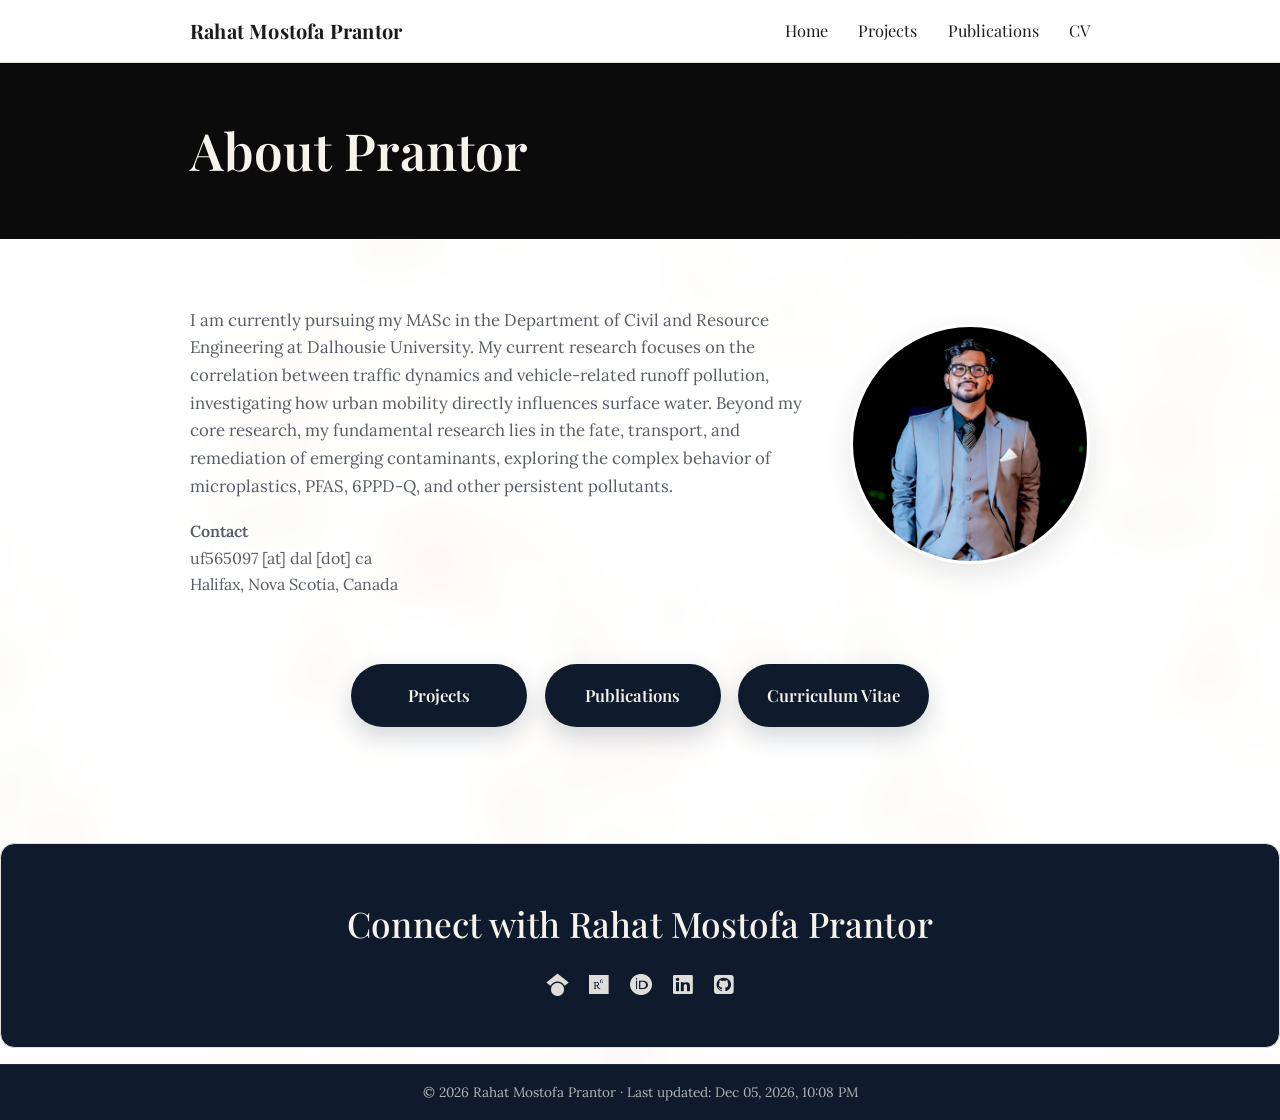
==== index.html @ 55472fc4 "Remove news section from homepage" ====
<!DOCTYPE html>
<html lang="en">
<head>
<meta charset="UTF-8">
<meta name="viewport" content="width=device-width, initial-scale=1.0">

<title>Personal website</title>

<meta name="description" content="Personal website.">

<!-- Icons -->
<link rel="stylesheet" href="https://cdnjs.cloudflare.com/ajax/libs/font-awesome/6.7.2/css/all.min.css">

<!-- Styles -->
<link rel="stylesheet" href="site/styles.css">
</head>
<body class="home-page">
<nav class="topbar" data-site-nav></nav>

<header class="hero">
<div class="container">
<h1 id="aboutTitle">About</h1>
</div>
</header>

<main>
<section class="intro-section">
<div class="container hero-layout">
<div class="hero-copy">
<p class="subtitle" id="aboutBio"></p>
<div class="about-contact" id="aboutContact"></div>
</div>
<img class="profile-pic" id="profileImage" src="assets/images/Profile.jpg" alt="Profile photo">
</div>
</section>

<nav class="quick-links container" aria-label="Explore sections">
<a class="quick-link-pill" href="pages/projects.html">Projects</a>
<a class="quick-link-pill" href="pages/publications.html">Publications</a>
<a class="quick-link-pill" href="pages/cv.html">Curriculum Vitae</a>
</nav>
</main>

<section class="connect-band">
<div class="container">
<h2>Connect with <span data-site-field="name"></span></h2>
<div class="social-links" id="socialLinks" aria-label="Social links"></div>
</div>
</section>

<footer class="site-footer" data-site-footer></footer>

<script src="site/script.js"></script>
</body>
</html>
---- site/styles.css ----
@import url('https://fonts.googleapis.com/css2?family=Playfair+Display:ital,wght@0,400;0,500;0,600;0,700;1,400;1,500&family=Lora:ital,wght@0,400;0,500;0,600;1,400&display=swap');

:root{
  --bg:#FFFFFF;
  --panel:#FFFFFF;

--text:#1A1B1F;
  --muted:#585C66;
  --strong:#0B0B0C;

--ink:#0B0B0C;
  --navy:#0F1B2C;
  --navy-2:#1B2D45;

--accent:#14243A;
  --accent-2:#0B1826;

--link:#16324F;
  --link-hover:#0B2036;
  --link-visited:#233F5C;

--border:#E4E1D8;

--topbar-bg:rgba(255,255,255,.92);

--control-bg:#FFFFFF;
  --control-border:#D8D4C8;
  --control-border-hover:#16324F;

--menu-hover:#F4F2EC;

--menu-shadow:rgba(0,0,0,.10);

--code-bg:#F3F2EE;
  --code-text:#1A1B1F;

--tag-bg:rgba(255,255,255,.12);
  --tag-text:#F5F3EC;

--tag-bg-light:rgba(15,27,44,.08);
  --tag-text-light:#16324F;

--news-badge-bg:rgba(15,27,44,.07);
  --news-badge-text:#16324F;

--button-text:#FFFFFF;

--focus-ring:rgba(22,50,79,.20);

--background-image-opacity:.06;

--site-background-image:none;

--font-heading:'Playfair Display', Georgia, 'Times New Roman', serif;
  --font-body:'Lora', Georgia, serif;
}

* {
  box-sizing: border-box;
}

body {
  margin: 0;
  min-height: 100vh;
  display: flex;
  flex-direction: column;
  position: relative;
  isolation: isolate;
  overflow-x: hidden;
  font-family: var(--font-body);
  background: var(--bg);
  color: var(--text);
  line-height: 1.65;
}

body::before {
  content: "";
  position: fixed;
  inset: -12vmax;
  z-index: -1;
  pointer-events: none;
  background-image: var(--site-background-image);
  background-position: center;
  background-size: cover;
  filter: blur(18px) saturate(1.08);
  opacity: var(--background-image-opacity);
  transform: translate3d(-2%, -2%, 0) scale(1.12);
  will-change: transform;
  animation: backgroundDrift 22s ease-in-out infinite alternate;
}

a {
  color: var(--link);
  text-decoration-color: color-mix(in srgb, var(--link) 42%, transparent);
  text-underline-offset: 0.16em;
}

a:visited {
  color: var(--link-visited);
}

a:hover {
  color: var(--link-hover);
  text-decoration-color: currentColor;
}

@keyframes backgroundDrift {
  0% {
    transform: translate3d(-3%, -2%, 0) scale(1.12);
  }
  35% {
    transform: translate3d(3%, -4%, 0) scale(1.16);
  }
  70% {
    transform: translate3d(-1%, 4%, 0) scale(1.14);
  }
  100% {
    transform: translate3d(4%, 2%, 0) scale(1.16);
  }
}

@media (prefers-reduced-motion: reduce) {
  body::before {
    animation: none;
  }
}

.container {
  width: min(900px, 92%);
  margin: 0 auto;
}

h1, h2, h3 {
  font-family: var(--font-heading);
  font-weight: 600;
  letter-spacing: 0.002em;
}

.topbar {
  position: relative;
  z-index: 40;
  overflow: visible;
  background: var(--topbar-bg);
  border-bottom: 1px solid var(--border);
  backdrop-filter: saturate(1.1) blur(6px);
}

.topbar-inner {
  display: flex;
  align-items: center;
  justify-content: space-between;
  gap: 1rem;
  padding: 0.9rem 0;
  overflow: visible;
}

.site-name {
  font-family: var(--font-heading);
  font-size: 1.25rem;
  font-weight: 700;
  color: var(--text);
  text-decoration: none;
  letter-spacing: 0.01em;
}

.site-name:visited {
  color: var(--text);
}

.topbar-actions {
  display: flex;
  align-items: center;
  gap: 0.6rem;
  overflow: visible;
}

.menu-dropdown {
  position: static;
  z-index: 45;
  overflow: visible;
}

.menu-button {
  display: none;
  align-items: center;
  color: var(--text);
  font: inherit;
  cursor: pointer;
  gap: 0.45rem;
  background: var(--control-bg);
  border: 1px solid var(--control-border);
  border-radius: 999px;
  padding: 0.45rem 0.9rem;
}

.menu-button:hover {
  border-color: var(--control-border-hover);
}

.menu-button[aria-expanded="true"] {
  border-color: var(--accent);
  box-shadow: 0 0 0 2px var(--focus-ring);
}

.menu-list {
  list-style: none;
  position: static;
  z-index: 60;
  display: flex;
  align-items: center;
  gap: 1.9rem;
  margin: 0;
  padding: 0;
  background: transparent;
  border: 0;
  border-radius: 0;
  box-shadow: none;
  pointer-events: auto;
  min-width: 0;
}

.menu-list * {
  pointer-events: auto;
}

.menu-list[hidden] {
  display: flex;
}

.menu-list a {
  display: block;
  padding: 0;
  color: var(--text);
  font-family: var(--font-heading);
  font-size: 1.02rem;
  text-decoration: none;
  border-radius: 0;
  border-bottom: 1px solid transparent;
}

.menu-list a:hover {
  color: var(--link-hover);
  background: transparent;
  border-bottom-color: currentColor;
}

.hero {
  padding: 3.6rem 0;
  background: var(--ink);
  color: #F5F3EC;
}

.hero-layout {
  display: grid;
  grid-template-columns: 1fr auto;
  align-items: center;
  gap: 2.5rem;
}

.hero-copy {
  min-width: 0;
}

.tag {
  display: inline-block;
  margin: 0 0 0.9rem;
  background: var(--tag-bg);
  color: var(--tag-text);
  font-weight: 600;
  font-size: 0.82rem;
  letter-spacing: 0.06em;
  text-transform: uppercase;
  padding: 0.3rem 0.8rem;
  border-radius: 999px;
}

.hero h1 {
  margin: 0;
  font-size: clamp(2.1rem, 5vw, 3.2rem);
  line-height: 1.2;
  font-weight: 600;
  color: #F5F3EC;
}

.hero .subtitle {
  color: rgba(245,243,236,.78);
}

.subtitle {
  margin-top: 1rem;
  color: var(--muted);
  max-width: 65ch;
  font-size: 1.05rem;
}

.intro-section {
  padding: 3.2rem 0 1rem;
  background: transparent;
  border: 0;
}

.intro-section .hero-layout {
  gap: 2.5rem;
}

.hero-subtitle {
  margin: 0.75rem 0 1rem;
  font-size: 1.2rem;
  font-weight: 500;
  color: var(--link);
  line-height: 1.5;
  font-family: var(--font-heading);
}

.hero-tags {
  display: flex;
  flex-wrap: wrap;
  gap: 0.75rem;
  margin-bottom: 1.5rem;
}

.hero-tag {
  display: inline-flex;
  align-items: center;
  padding: 0.45rem 0.9rem;
  border-radius: 999px;
  background: var(--tag-bg-light);
  color: var(--tag-text-light);
  font-size: 0.9rem;
  font-weight: 600;
}

.about-contact {
  margin-top: 1.1rem;
}

.about-contact-title {
  margin: 0 0 0.25rem;
  font-weight: 600;
  color: var(--strong);
}

.about-contact p {
  margin: 0;
  color: var(--muted);
}

.news-section {
  margin-top: 0;
  background: transparent;
  border: 0;
  border-radius: 0;
  padding: 2rem 0 0;
}

.news-section h2 {
  margin: 0 0 0.9rem;
  font-size: 1.3rem;
  color: var(--strong);
}

.news-scroll {
  max-height: 14.5rem;
  overflow-y: auto;
  padding-right: 0.35rem;
  scrollbar-width: thin;
  scrollbar-color: var(--control-border) transparent;
}

.news-scroll::-webkit-scrollbar {
  width: 7px;
}

.news-scroll::-webkit-scrollbar-thumb {
  background: var(--control-border);
  border-radius: 999px;
}

.news-scroll::-webkit-scrollbar-track {
  background: transparent;
}

.news-item + .news-item {
  margin-top: 0.95rem;
}

.news-date {
  display: inline-block;
  padding: 0.05rem 0.4rem;
  border-radius: 999px;
  background: var(--news-badge-bg);
  color: var(--news-badge-text);
  font-weight: 600;
}

.news-item p {
  margin: 0;
  line-height: 1.45;
  display: grid;
  grid-template-columns: auto 1fr;
  column-gap: 0.35rem;
  align-items: start;
}

.news-text {
  display: block;
  min-width: 0;
}

.news-item p:not(.news-date) {
  color: var(--muted);
}

.news-more {
  margin: 0.9rem 0 0;
}

.news-main {
  padding-top: 1.6rem;
  padding-bottom: 4rem;
}

.news-page .news-section {
  margin-top: 0;
  background: transparent;
  border: 0;
  border-radius: 0;
  padding: 0;
}

.news-page-heading {
  display: flex;
  align-items: baseline;
  justify-content: space-between;
  gap: 0.8rem;
  margin-bottom: 0.85rem;
}

.news-page-heading h1 {
  margin: 0;
  color: var(--strong);
}

.news-count {
  margin: 0;
  color: var(--muted);
  font-size: 0.95rem;
}

.news-page .news-scroll {
  max-height: none;
  overflow: visible;
  padding-right: 0;
  padding-left: 1rem;
  position: relative;
}

.news-page .news-scroll::before {
  content: "";
  position: absolute;
  left: 0.28rem;
  top: 0.15rem;
  bottom: 0.15rem;
  width: 1px;
  background: var(--control-border-hover);
}

.news-page .news-item {
  position: relative;
}

.news-page .news-item::before {
  content: "";
  position: absolute;
  left: -0.84rem;
  top: 0.55rem;
  width: 0.5rem;
  height: 0.5rem;
  border-radius: 999px;
  background: var(--link);
  box-shadow: 0 0 0 2px var(--bg);
}

.news-page .news-item-image,
.news-page .news-item-gif {
  display: block;
  width: min(100%, 30rem);
  height: auto;
  margin-top: 0.55rem;
  border-radius: 0.5rem;
  border: 1px solid var(--border);
}

.news-empty {
  color: var(--muted);
}

.quick-links {
  display: flex;
  flex-wrap: wrap;
  justify-content: center;
  gap: 1.1rem;
  padding: 2.2rem 0 3.2rem;
}

.quick-link-pill {
  display: inline-flex;
  align-items: center;
  justify-content: center;
  text-align: center;
  padding: 1.1rem 1.8rem;
  min-width: 11rem;
  border-radius: 999px;
  background: var(--navy);
  color: #F5F3EC;
  font-family: var(--font-heading);
  font-size: 1.05rem;
  font-weight: 600;
  text-decoration: none;
  box-shadow: 0 10px 24px rgba(15,27,44,.18);
  transition: transform 150ms ease, background-color 150ms ease;
}

.quick-link-pill:hover {
  background: var(--navy-2);
  color: #FFFFFF;
  transform: translateY(-2px);
}

.connect-band {
  background: var(--navy);
  color: #F5F3EC;
  padding: 3.2rem 0;
  text-align: center;
  margin-top: auto;
}

.connect-band h2 {
  margin: 0 0 1.3rem;
  font-size: clamp(1.6rem, 4vw, 2.2rem);
  color: #F5F3EC;
  font-weight: 500;
}

.social-links {
  display: flex;
  align-items: center;
  justify-content: center;
  gap: 1.3rem;
  flex-wrap: wrap;
  margin-top: 1.2rem;
}

.social-link {
  display: inline-flex;
  align-items: center;
  justify-content: center;
  font-size: 1.4rem;
  color: inherit;
  text-decoration: none;
  opacity: 0.9;
}

.social-link:visited {
  color: inherit;
}

.social-link:hover {
  color: inherit;
  opacity: 1;
}

.social-link-logo {
  line-height: 0;
}

.institution-logo {
  display: block;
  width: 1.75rem;
  height: 1.75rem;
  object-fit: contain;
}

.profile-pic {
  display: block;
  width: clamp(165px, 24vw, 240px);
  aspect-ratio: 1 / 1;
  object-fit: cover;
  border-radius: 50%;
  border: 3px solid var(--panel);
  box-shadow: 0 10px 28px var(--menu-shadow);
  margin: 0;
}

.button {
  display: inline-block;
  margin-top: 1.25rem;
  padding: 0.65rem 1.3rem;
  border-radius: 999px;
  text-decoration: none;
  background: var(--navy);
  color: var(--button-text);
  font-weight: 600;
  font-family: var(--font-heading);
}

.button:hover {
  background: var(--navy-2);
}

main {
  padding-bottom: 4rem;
}

section {
  background: var(--panel);
  border: 1px solid var(--border);
  border-radius: 0.9rem;
  padding: 1.3rem 1.4rem;
  margin-bottom: 1rem;
}

.cv-main {
  padding-top: 1.6rem;
  padding-bottom: 4rem;
}

.cv-section {
  background: transparent;
  border: 0;
  border-radius: 0;
  margin: 0;
  padding: 0.15rem 0;
}

.cv-section + .cv-section {
  margin-top: 1.5rem;
  padding-top: 1.4rem;
  border-top: 1px solid var(--border);
}

.cv-section h2 {
  margin: 0 0 1rem;
  font-size: clamp(1.7rem, 4vw, 2.3rem);
  line-height: 1.2;
  color: var(--strong);
}

.cv-section p {
  margin: 0;
}

.cv-section p + p {
  margin-top: 0.3rem;
}

.cv-li-entry {
  display: grid;
  grid-template-columns: 2.9rem 1fr;
  gap: 0.8rem;
  align-items: start;
  margin-top: 0;
}

.cv-li-entry-no-logo {
  grid-template-columns: 2.9rem 1fr;
}

.cv-li-entry-no-logo::before {
  content: "";
  display: block;
  width: 2.9rem;
  height: 2.9rem;
  border-radius: 0.5rem;
  background: color-mix(in srgb, var(--panel) 75%, transparent);
  border: 1px dashed var(--control-border);
}

.cv-li-entry + .cv-li-entry {
  margin-top: 1.1rem;
}

.cv-li-logo {
  display: block;
  width: 2.9rem;
  height: 2.9rem;
  object-fit: contain;
  border-radius: 0.5rem;
  background: color-mix(in srgb, var(--panel) 75%, transparent);
  border: 1px solid var(--border);
  padding: 0.25rem;
}

.cv-li-content p {
  margin: 0;
}

.cv-li-title {
  font-weight: 700;
  color: var(--strong);
  line-height: 1.3;
  font-family: var(--font-heading);
}

.cv-li-org {
  color: var(--text);
}

.cv-award-body {
  font-style: italic;
}

.cv-li-meta {
  color: var(--muted);
  font-size: 0.92rem;
  --cv-date-height: 1.35em;
  display: flex;
  align-items: center;
  gap: 0.35rem;
  flex-wrap: wrap;
}

.cv-date-badge {
  display: inline-flex;
  align-items: center;
  min-height: var(--cv-date-height);
  padding: 0 0.5rem;
  border-radius: 999px;
  background: var(--news-badge-bg);
  color: var(--news-badge-text);
  font-weight: 600;
  line-height: 1.15;
}

.cv-flag {
  display: inline-block;
  width: auto;
  height: var(--cv-date-height);
  margin-left: 0;
  vertical-align: middle;
  transform: none;
  border-radius: 0.12rem;
}

.cv-li-bullets {
  margin: 0.04rem 0 0;
  padding-left: 1.1rem;
}

.cv-li-bullets li {
  color: var(--muted);
}

.cv-li-bullets li + li {
  margin-top: 0.02rem;
}

.cv-list {
  margin: 0;
  padding-left: 1.2rem;
}

.cv-list li + li {
  margin-top: 0.35rem;
}

.project-list {
  display: grid;
  gap: 1.1rem;
  padding-top: 1.6rem;
}

.project-item-link {
  text-decoration: none;
  color: inherit;
}

.project-item {
  display: grid;
  grid-template-columns: 220px 1fr;
  gap: 1rem;
  align-items: start;
  padding: 1rem;
  border: 1px solid var(--border);
  border-radius: 0.9rem;
  background: var(--panel);
  box-shadow: 0 6px 18px rgba(11,11,12,.04);
  transition: background-color 140ms ease, border-color 140ms ease, transform 140ms ease;
}

.project-item-link:hover .project-item {
  background: var(--menu-hover);
  border-color: var(--control-border-hover);
  transform: translateY(-2px);
}

.project-item img {
  width: 100%;
  height: auto;
  border-radius: 0.6rem;
  border: 1px solid var(--border);
}

.project-item h2 {
  margin: 0 0 0.4rem;
  font-size: 1.35rem;
}

.project-item p {
  margin: 0 0 0.5rem;
  color: var(--muted);
}

.project-detail-image {
  width: 100%;
  height: auto;
  border-radius: 0.7rem;
  border: 1px solid var(--border);
}

.project-banner-image {
  height: clamp(120px, 19vw, 185px);
  object-fit: cover;
  object-position: center;
}

.project-gallery {
  display: grid;
  gap: 0.85rem;
  grid-template-columns: repeat(auto-fit, minmax(220px, 1fr));
  margin-top: 0.8rem;
}

.project-gallery img {
  width: 100%;
  height: auto;
  border-radius: 0.65rem;
  border: 1px solid var(--border);
}

.project-note {
  color: var(--muted);
  font-style: italic;
}

.publications-page .pub-main {
  padding-top: 2.4rem;
  padding-bottom: 4rem;
}

.pub-section {
  background: transparent;
  border: 0;
  border-radius: 0;
  margin: 0;
  padding: 0;
}

.pub-heading h1 {
  margin: 0;
  font-size: clamp(2.2rem, 5vw, 3.2rem);
  line-height: 1.15;
  color: var(--strong);
}

.pub-heading hr {
  margin: 0.8rem 0 1.2rem;
  border: 0;
  border-top: 1px solid var(--border);
}

.pub-key-carousel {
  display: flex;
  align-items: center;
  gap: 0.6rem;
  margin-bottom: 1.2rem;
}

.pub-arrow {
  width: 2.1rem;
  height: 2.1rem;
  border: 0;
  border-radius: 999px;
  background: transparent;
  color: var(--link);
  cursor: pointer;
}

.pub-arrow:hover {
  color: var(--link-hover);
}

.pub-key-track-wrap {
  flex: 1;
  overflow-x: auto;
  scrollbar-width: none;
}

.pub-key-track-wrap::-webkit-scrollbar {
  display: none;
}

.pub-key-track {
  display: flex;
  gap: 0.95rem;
  padding: 0.1rem;
}

.pub-key-item {
  flex: 0 0 clamp(170px, 21vw, 240px);
  border-radius: 0.6rem;
  overflow: hidden;
  border: 1px solid var(--border);
  text-decoration: none;
  transition: transform 150ms ease, border-color 150ms ease;
}

.pub-key-item:hover {
  transform: translateY(-2px);
  border-color: var(--control-border-hover);
}

.pub-key-item img {
  display: block;
  width: 100%;
  height: auto;
  aspect-ratio: 3 / 4;
  object-fit: cover;
}

.pub-tags {
  display: flex;
  gap: 0.3rem;
  flex-wrap: wrap;
  border-top: 1px solid var(--border);
  border-bottom: 1px solid var(--border);
  padding: 0.5rem 0;
  margin-bottom: 1rem;
}

.pub-tag-btn {
  border: 0;
  background: transparent;
  color: var(--muted);
  font: inherit;
  padding: 0.32rem 0.6rem;
  border-radius: 999px;
  cursor: pointer;
}

.pub-tag-btn:hover {
  background: var(--menu-hover);
  color: var(--text);
}

.pub-tag-btn.is-active {
  color: #F5F3EC;
  font-weight: 600;
  background: var(--navy);
}

.pub-filter-row {
  display: flex;
  justify-content: space-between;
  align-items: center;
  gap: 0.75rem;
  margin-bottom: 1rem;
}

.pub-search {
  display: flex;
  align-items: center;
  flex: 1;
  max-width: 23rem;
  border: 1px solid var(--border);
  border-radius: 999px;
  overflow: hidden;
  background: var(--panel);
}

.pub-search-input {
  flex: 1;
  border: 0;
  background: transparent;
  color: var(--text);
  font: inherit;
  padding: 0.5rem 0.8rem;
  min-width: 0;
}

.pub-search-input:focus {
  outline: none;
}

.pub-search-btn {
  border: 0;
  background: transparent;
  color: var(--muted);
  padding: 0.45rem 0.7rem;
  cursor: pointer;
}

.pub-search-btn:hover {
  color: var(--text);
}

.pub-reset-btn {
  border: 1px solid var(--border);
  border-radius: 999px;
  padding: 0.45rem 0.9rem;
  font: inherit;
  color: var(--text);
  background: transparent;
  cursor: pointer;
}

.pub-reset-btn:hover {
  background: var(--menu-hover);
}

.pub-list {
  list-style: none;
  margin: 0;
  padding: 0;
  display: flex;
  flex-direction: column;
  gap: 1rem;
}

.pub-item {
  display: grid;
  grid-template-columns: 140px 1fr;
  gap: 0.95rem;
  border: 1px solid var(--border);
  border-radius: 0.8rem;
  padding: 0.9rem;
  background: var(--panel);
  box-shadow: 0 6px 18px rgba(11,11,12,.04);
}

.pub-cover-link {
  display: block;
  border-radius: 0.55rem;
  overflow: hidden;
  border: 1px solid var(--border);
}

.pub-cover {
  display: block;
  width: 100%;
  height: auto;
  aspect-ratio: 3 / 4;
  object-fit: cover;
}

.pub-item-body {
  min-width: 0;
}

.pub-item-title {
  display: inline-block;
  color: var(--link);
  font-weight: 700;
  text-decoration: none;
  line-height: 1.35;
  font-family: var(--font-heading);
}

.pub-item-title:hover {
  color: var(--link-hover);
}

.pub-item-authors {
  margin: 0.32rem 0 0;
  color: var(--muted);
}

.pub-item-publisher {
  margin: 0.35rem 0 0;
  color: var(--text);
  font-style: italic;
}

.pub-citation-count {
  display: inline-flex;
  align-items: center;
  gap: 0.32rem;
  width: fit-content;
  margin-top: 0.42rem;
  color: var(--text);
  font-size: 0.9rem;
  line-height: 1.2;
}

.pub-item-links {
  display: flex;
  gap: 0.45rem;
  flex-wrap: wrap;
  margin-top: 0.55rem;
}

.pub-link-btn {
  text-decoration: none;
  border: 1px solid var(--border);
  border-radius: 999px;
  padding: 0.28rem 0.7rem;
  color: var(--link);
  background: transparent;
  font-size: 0.9rem;
}

.pub-link-btn:hover {
  background: var(--menu-hover);
  color: var(--link-hover);
  border-color: var(--control-border-hover);
}

.pub-empty {
  padding: 0.8rem 0;
  color: var(--muted);
}

h2 {
  margin-top: 0;
}

pre {
  margin: 0.75rem 0 0;
  padding: 0.8rem;
  background: var(--code-bg);
  color: var(--code-text);
  border-radius: 0.5rem;
  overflow-x: auto;
  font-family: "Courier New", monospace;
}

.site-footer {
  margin-top: auto;
  border-top: 1px solid rgba(255,255,255,.08);
  padding: 1rem 0;
  color: rgba(245,243,236,.7);
  background: var(--navy);
}

.site-footer p {
  margin: 0;
  text-align: center;
  font-size: 0.85rem;
}

@media (max-width: 720px) {
  .topbar-inner {
    padding: 0.65rem 0;
  }

.site-name {
  font-size: 1rem;
}

.topbar-actions {
  gap: 0.45rem;
}

.menu-button {
  display: inline-flex;
  padding: 0.4rem 0.7rem;
}

.menu-dropdown {
  position: relative;
}

.menu-list {
  position: absolute;
  right: 0;
  top: calc(100% + 0.5rem);
  flex-direction: column;
  align-items: stretch;
  gap: 0;
  min-width: 9.5rem;
  max-width: min(88vw, 14rem);
  background: var(--panel);
  border: 1px solid var(--border);
  border-radius: 0.6rem;
  box-shadow: 0 12px 28px var(--menu-shadow);
  padding: 0.35rem;
}

.menu-list[hidden] {
  display: none;
}

.menu-list a {
  padding: 0.5rem 0.6rem;
  border-radius: 0.45rem;
  border-bottom: 0;
}

.menu-list a:hover {
  background: var(--menu-hover);
}

.hero {
  padding: 2.4rem 0 2rem;
}

.hero-layout {
  grid-template-columns: 1fr;
  gap: 1.25rem;
}

.profile-pic {
  justify-self: center;
  width: clamp(150px, 46vw, 220px);
}

.news-section {
  margin-top: 1.1rem;
}

.news-scroll {
  max-height: 12.25rem;
  padding-right: 0.2rem;
}

.news-page-heading {
  align-items: flex-start;
  flex-direction: column;
  gap: 0.2rem;
}

.quick-links {
  flex-direction: column;
  align-items: stretch;
  padding: 1.6rem 0 2.2rem;
}

.quick-link-pill {
  width: 100%;
}

.social-links {
  gap: 0.85rem;
}

.site-footer p {
  font-size: 0.82rem;
  line-height: 1.45;
}

.project-item {
  grid-template-columns: 1fr;
}

.publications-page .pub-main {
  padding-top: 1.5rem;
}

.pub-key-carousel {
  gap: 0.35rem;
  margin-bottom: 1rem;
}

.pub-arrow {
  width: 1.85rem;
  height: 1.85rem;
}

.pub-key-item {
  flex-basis: clamp(160px, 36vw, 220px);
}

.pub-filter-row {
  flex-direction: column;
  align-items: stretch;
}

.pub-search {
  max-width: none;
}

.pub-item {
  grid-template-columns: 96px 1fr;
}
}


.quick-link-pill:visited {
  color: #F5F3EC;
}

.quick-link-pill:hover {
  color: #FFFFFF;
}

.social-link:visited {
  color: inherit;
}
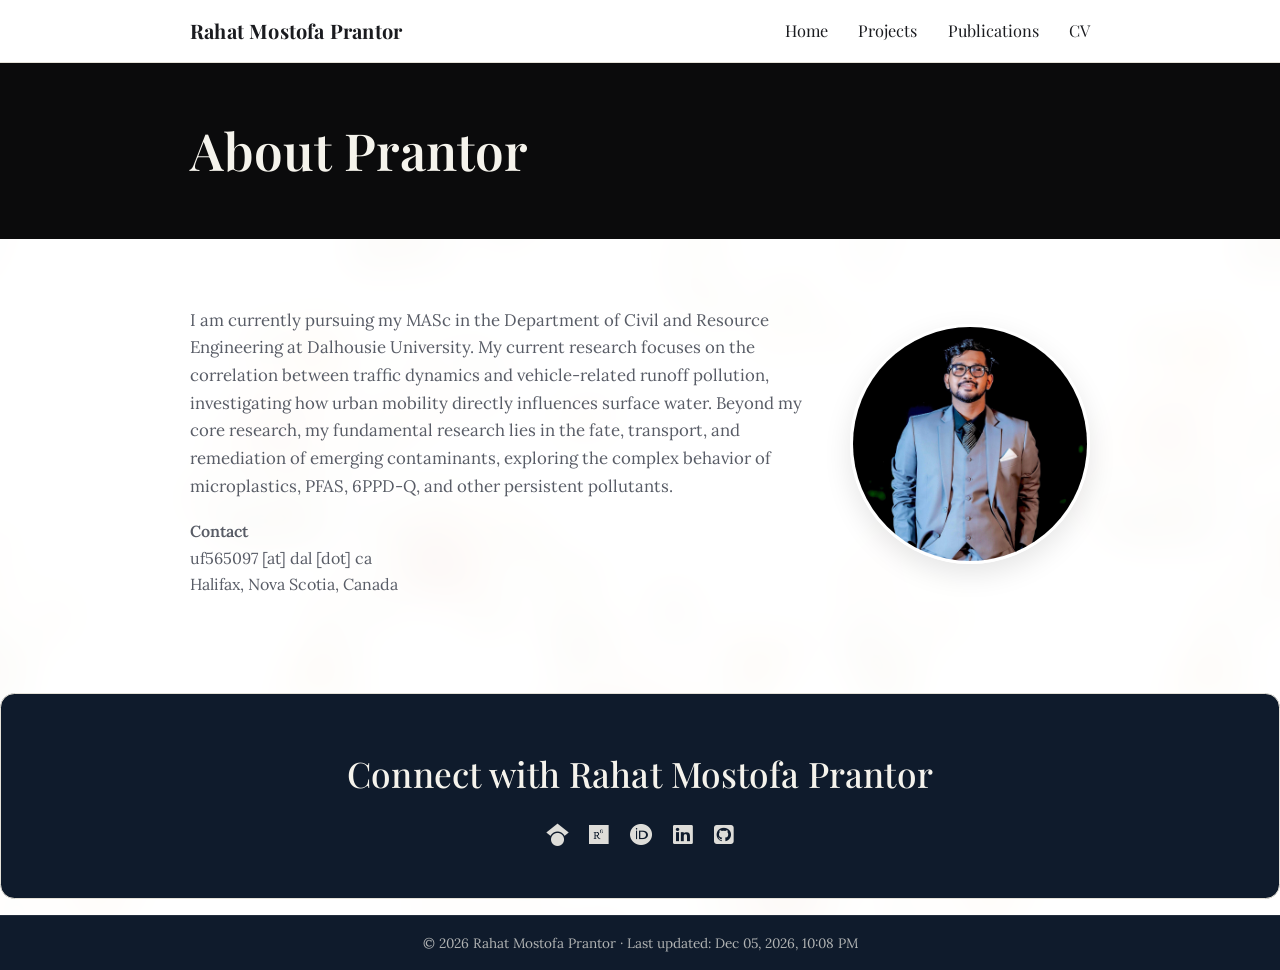
==== commit 7c05ca24: "Remove quick-link pill buttons from homepage" ====
--- a/index.html
+++ b/index.html
@@ -33,12 +33,6 @@
 <img class="profile-pic" id="profileImage" src="assets/images/Profile.jpg" alt="Profile photo">
 </div>
 </section>
-
-<nav class="quick-links container" aria-label="Explore sections">
-<a class="quick-link-pill" href="pages/projects.html">Projects</a>
-<a class="quick-link-pill" href="pages/publications.html">Publications</a>
-<a class="quick-link-pill" href="pages/cv.html">Curriculum Vitae</a>
-</nav>
 </main>
 
 <section class="connect-band">
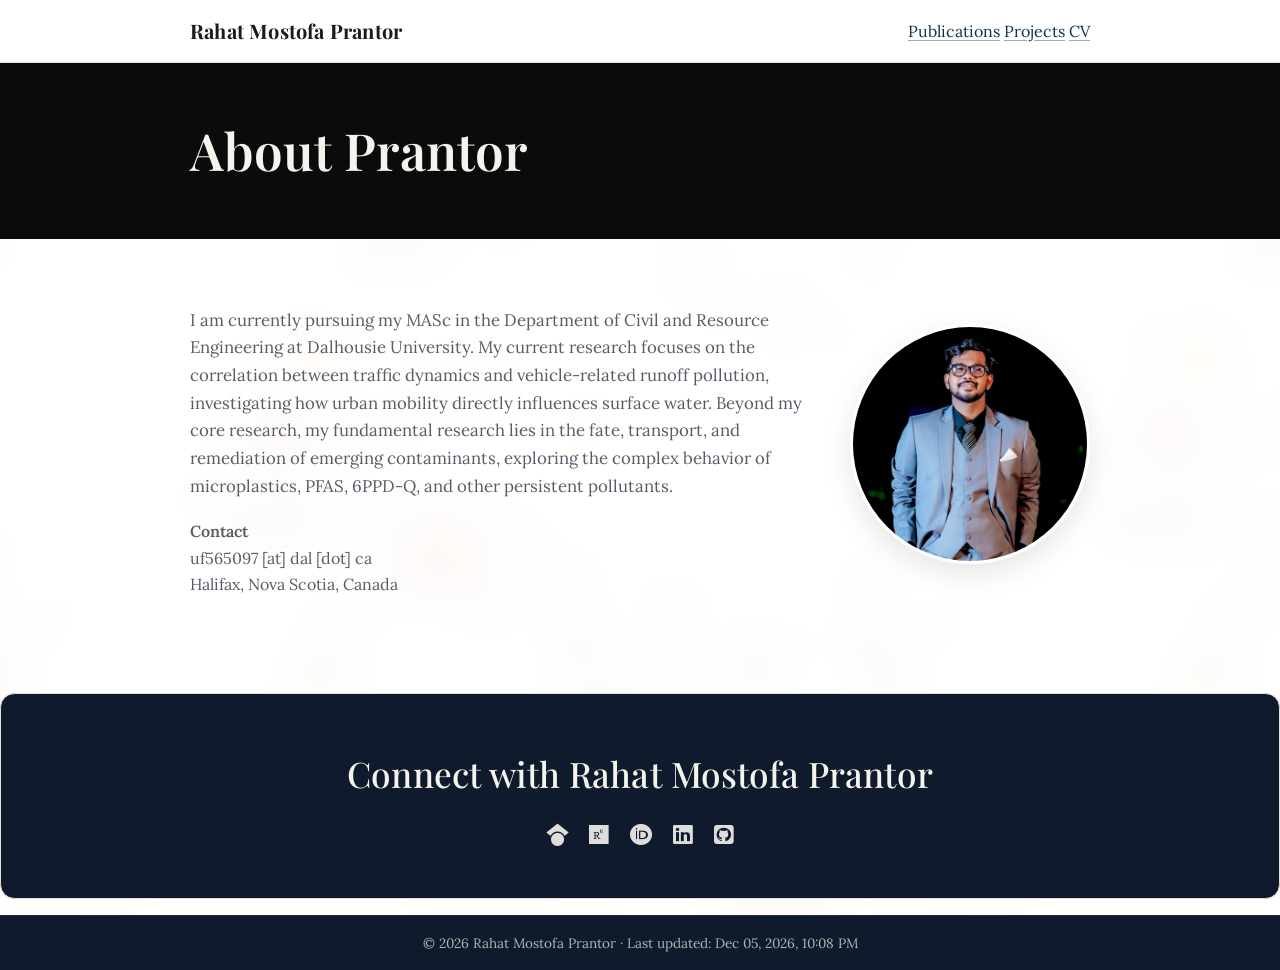
==== commit 91fcc5c8: "Update index.html" ====
--- a/index.html
+++ b/index.html
@@ -15,7 +15,20 @@
 <link rel="stylesheet" href="site/styles.css">
 </head>
 <body class="home-page">
-<nav class="topbar" data-site-nav></nav>
+
+<!-- Updated Header Navigation -->
+<nav class="topbar">
+  <div class="container topbar-inner">
+    <a href="index.html" class="site-name">Rahat Mostofa Prantor</a>
+    <div class="topbar-actions">
+      <nav class="header-nav">
+        <a href="pages/publications.html" class="nav-button">Publications</a>
+        <a href="pages/projects.html" class="nav-button">Projects</a>
+        <a href="pages/cv.html" class="nav-button">CV</a>
+      </nav>
+    </div>
+  </div>
+</nav>
 
 <header class="hero">
 <div class="container">
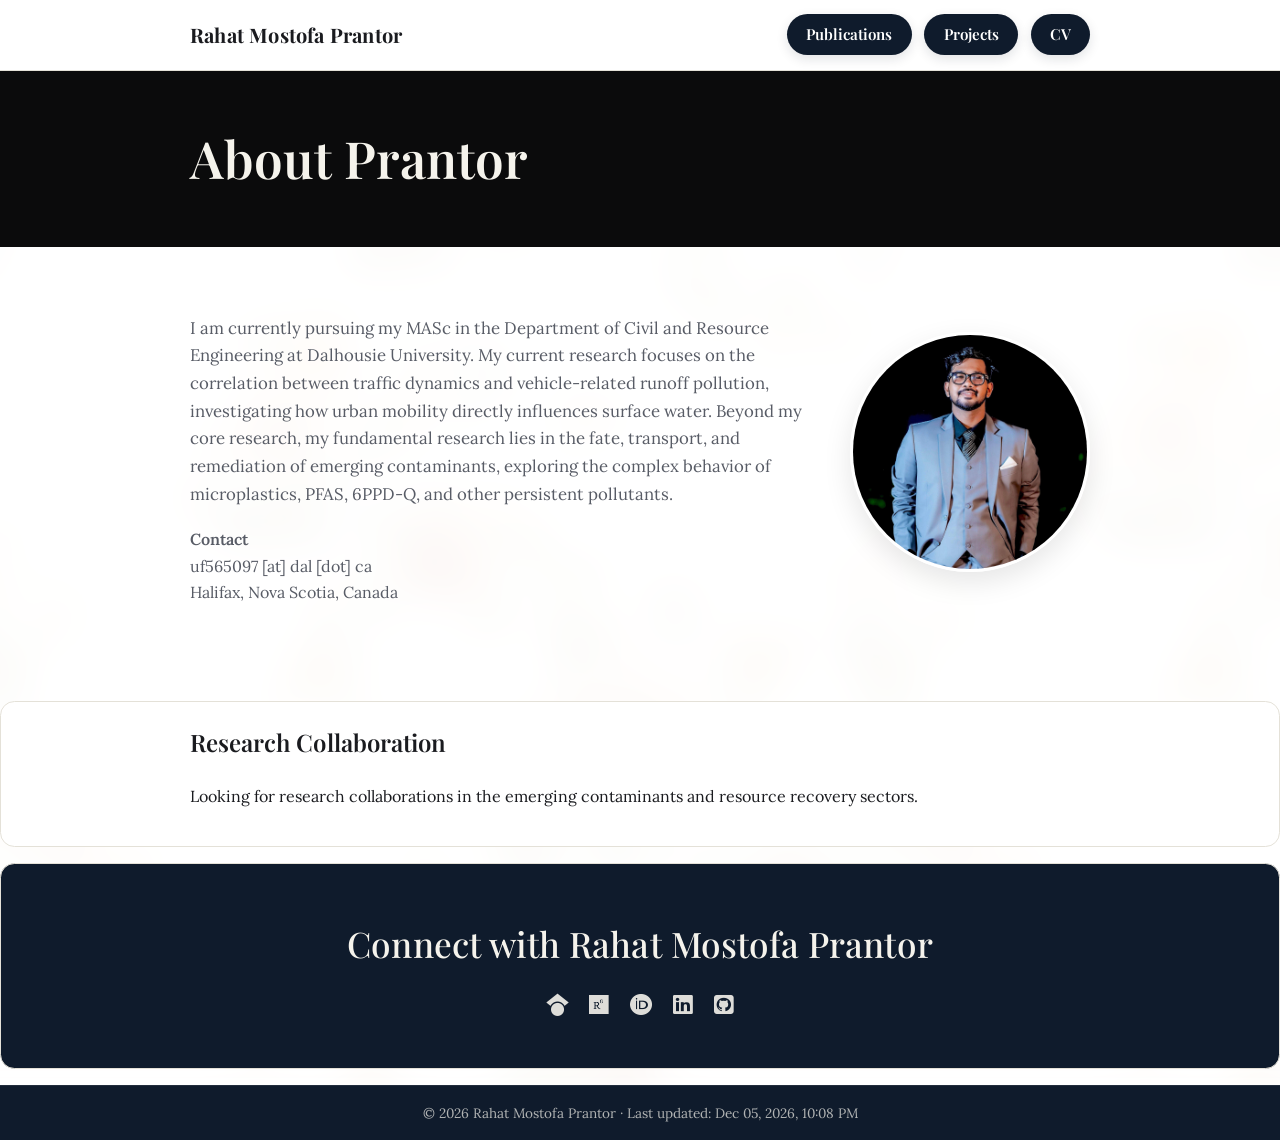
==== commit e724ca63: "Add research collaboration section after About" ====
--- a/index.html
+++ b/index.html
@@ -48,6 +48,13 @@
 </section>
 </main>
 
+<section class="collab-band">
+  <div class="container">
+    <h2>Research Collaboration</h2>
+    <p>Looking for research collaborations in the emerging contaminants and resource recovery sectors.</p>
+  </div>
+</section>
+
 <section class="connect-band">
 <div class="container">
 <h2>Connect with <span data-site-field="name"></span></h2>
--- a/site/styles.css
+++ b/site/styles.css
@@ -4,54 +4,54 @@
   --bg:#FFFFFF;
   --panel:#FFFFFF;
 
---text:#1A1B1F;
+  --text:#1A1B1F;
   --muted:#585C66;
   --strong:#0B0B0C;
 
---ink:#0B0B0C;
+  --ink:#0B0B0C;
   --navy:#0F1B2C;
   --navy-2:#1B2D45;
 
---accent:#14243A;
+  --accent:#14243A;
   --accent-2:#0B1826;
 
---link:#16324F;
+  --link:#16324F;
   --link-hover:#0B2036;
   --link-visited:#233F5C;
 
---border:#E4E1D8;
-
---topbar-bg:rgba(255,255,255,.92);
-
---control-bg:#FFFFFF;
+  --border:#E4E1D8;
+
+  --topbar-bg:rgba(255,255,255,.92);
+
+  --control-bg:#FFFFFF;
   --control-border:#D8D4C8;
   --control-border-hover:#16324F;
 
---menu-hover:#F4F2EC;
-
---menu-shadow:rgba(0,0,0,.10);
-
---code-bg:#F3F2EE;
+  --menu-hover:#F4F2EC;
+
+  --menu-shadow:rgba(0,0,0,.10);
+
+  --code-bg:#F3F2EE;
   --code-text:#1A1B1F;
 
---tag-bg:rgba(255,255,255,.12);
+  --tag-bg:rgba(255,255,255,.12);
   --tag-text:#F5F3EC;
 
---tag-bg-light:rgba(15,27,44,.08);
+  --tag-bg-light:rgba(15,27,44,.08);
   --tag-text-light:#16324F;
 
---news-badge-bg:rgba(15,27,44,.07);
+  --news-badge-bg:rgba(15,27,44,.07);
   --news-badge-text:#16324F;
 
---button-text:#FFFFFF;
-
---focus-ring:rgba(22,50,79,.20);
-
---background-image-opacity:.06;
-
---site-background-image:none;
-
---font-heading:'Playfair Display', Georgia, 'Times New Roman', serif;
+  --button-text:#FFFFFF;
+
+  --focus-ring:rgba(22,50,79,.20);
+
+  --background-image-opacity:.06;
+
+  --site-background-image:none;
+
+  --font-heading:'Playfair Display', Georgia, 'Times New Roman', serif;
   --font-body:'Lora', Georgia, serif;
 }
 
@@ -1284,7 +1284,6 @@
 }
 }
 
-
 .quick-link-pill:visited {
   color: #F5F3EC;
 }
@@ -1296,3 +1295,47 @@
 .social-link:visited {
   color: inherit;
 }
+
+/* --- NEW HEADER BUTTON STYLES --- */
+.header-nav {
+  display: flex;
+  align-items: center;
+  gap: 0.8rem;
+}
+
+/* Targeting 'a.nav-button' specifically to override default link and visited behaviors */
+a.nav-button,
+a.nav-button:visited {
+  display: inline-flex;
+  align-items: center;
+  justify-content: center;
+  padding: 0.5rem 1.2rem;
+  border-radius: 999px;
+  text-decoration: none;
+  background: var(--navy);
+  color: #FFFFFF !important; /* Enforces white font color strictly */
+  font-weight: 600;
+  font-family: var(--font-heading);
+  font-size: 0.95rem;
+  box-shadow: 0 4px 12px rgba(15,27,44,.12);
+  transition: transform 150ms ease, background-color 150ms ease;
+}
+
+a.nav-button:hover,
+a.nav-button:active {
+  background: var(--navy-2);
+  color: #FFFFFF !important;
+  transform: translateY(-2px);
+}
+
+@media (max-width: 720px) {
+  .header-nav {
+    gap: 0.4rem;
+  }
+  
+  a.nav-button,
+  a.nav-button:visited {
+    padding: 0.4rem 0.7rem;
+    font-size: 0.85rem;
+  }
+}
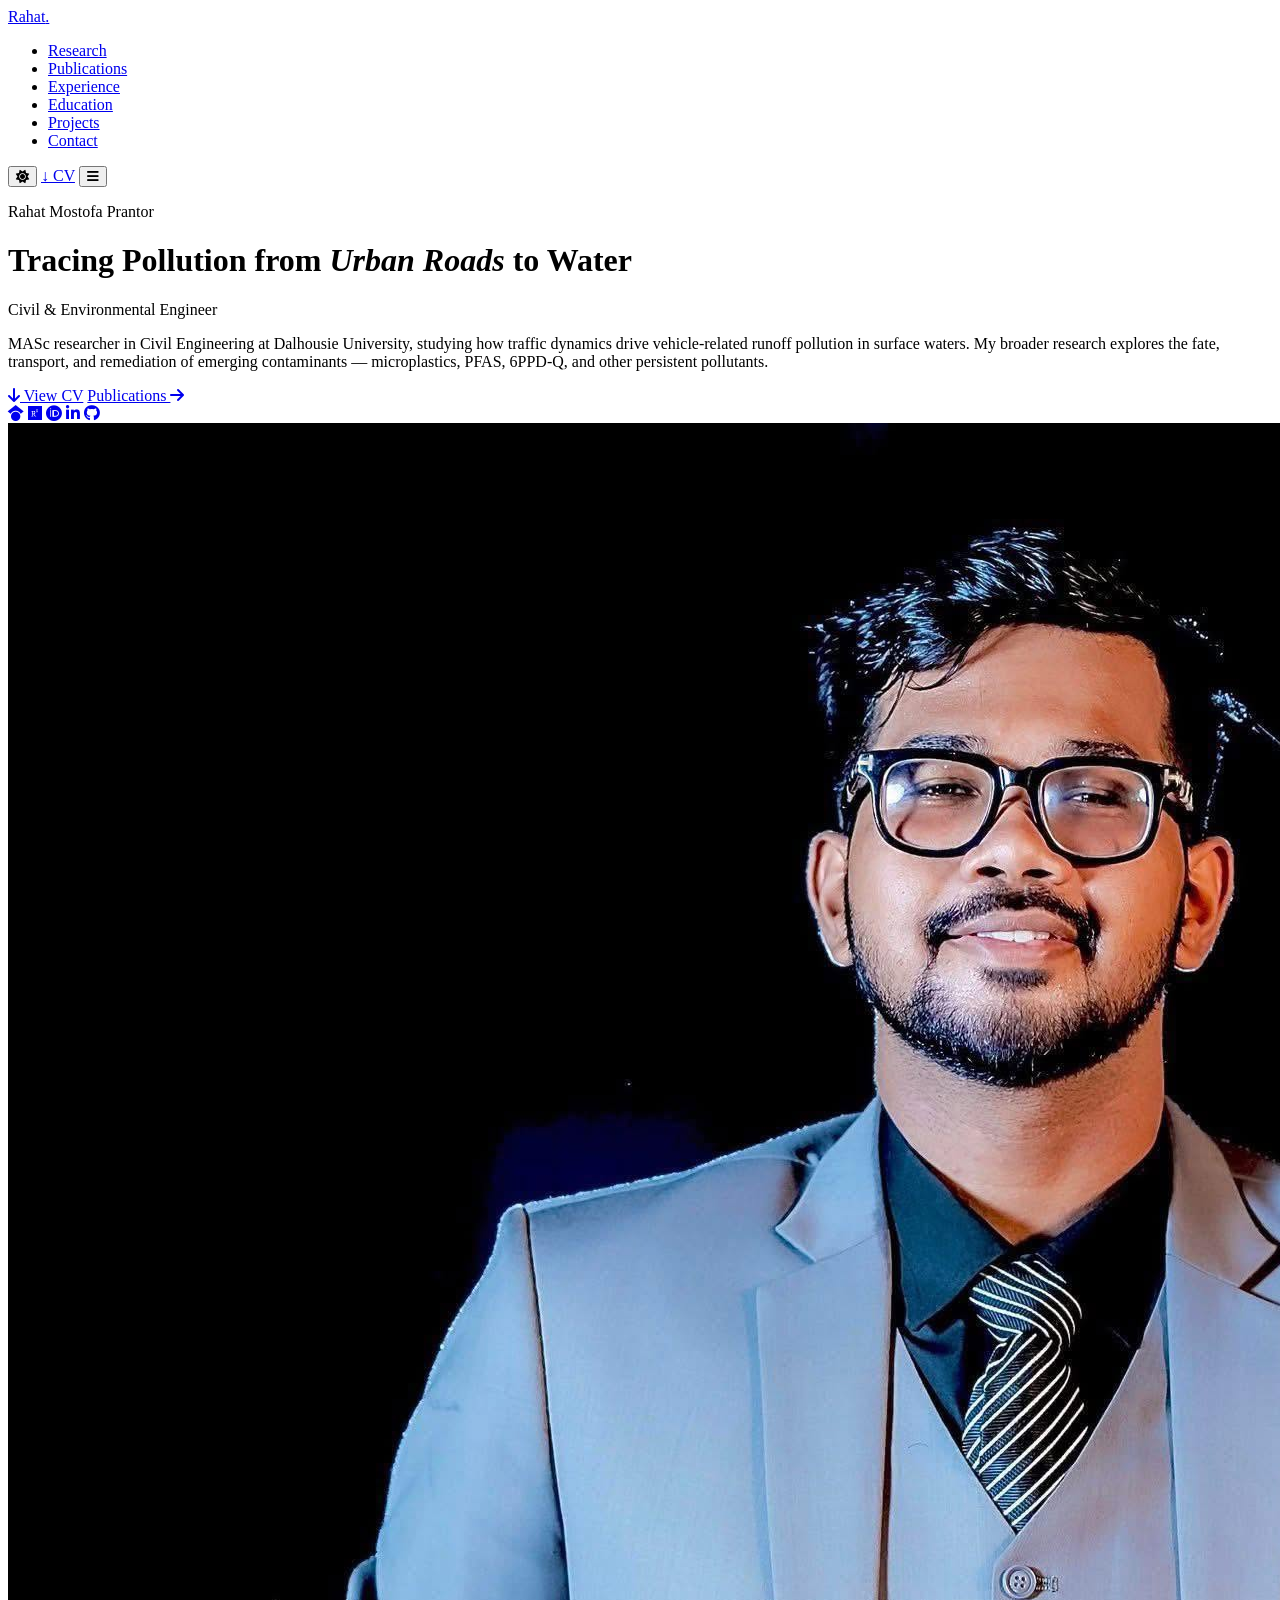
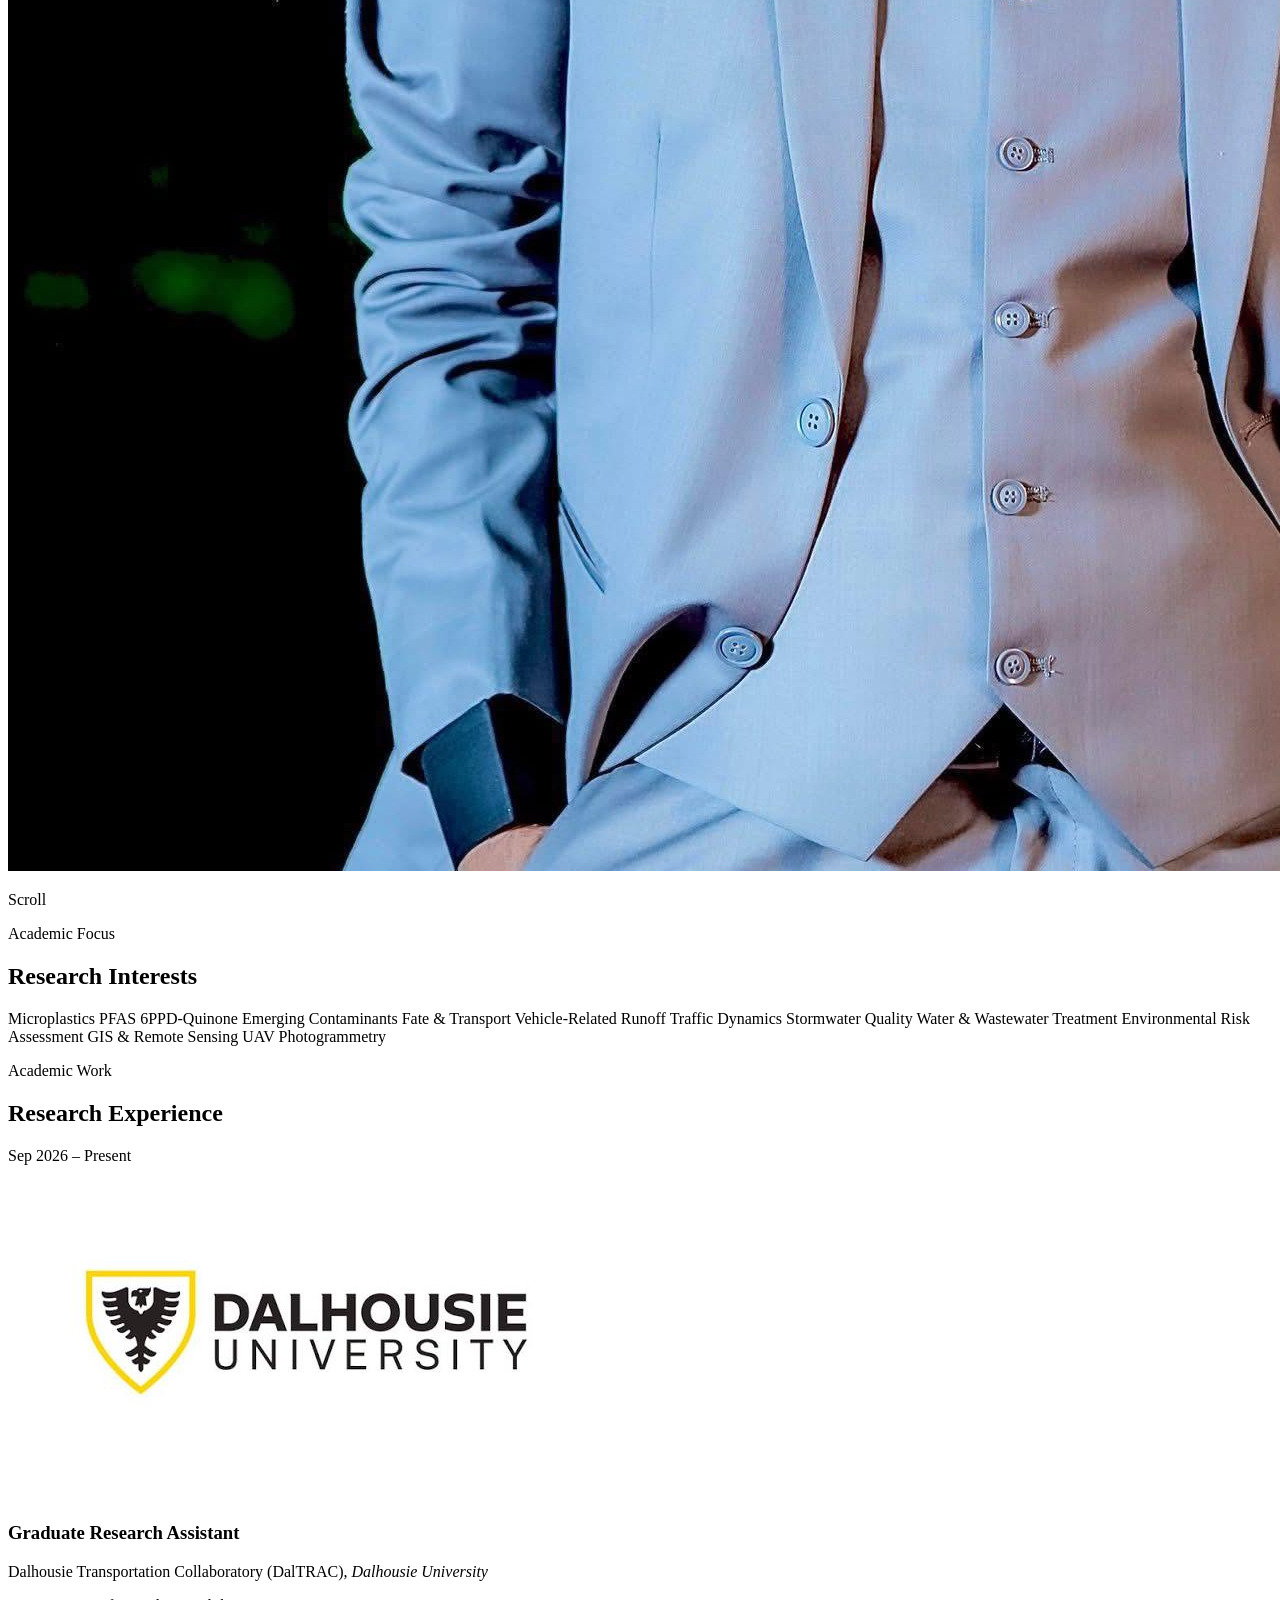
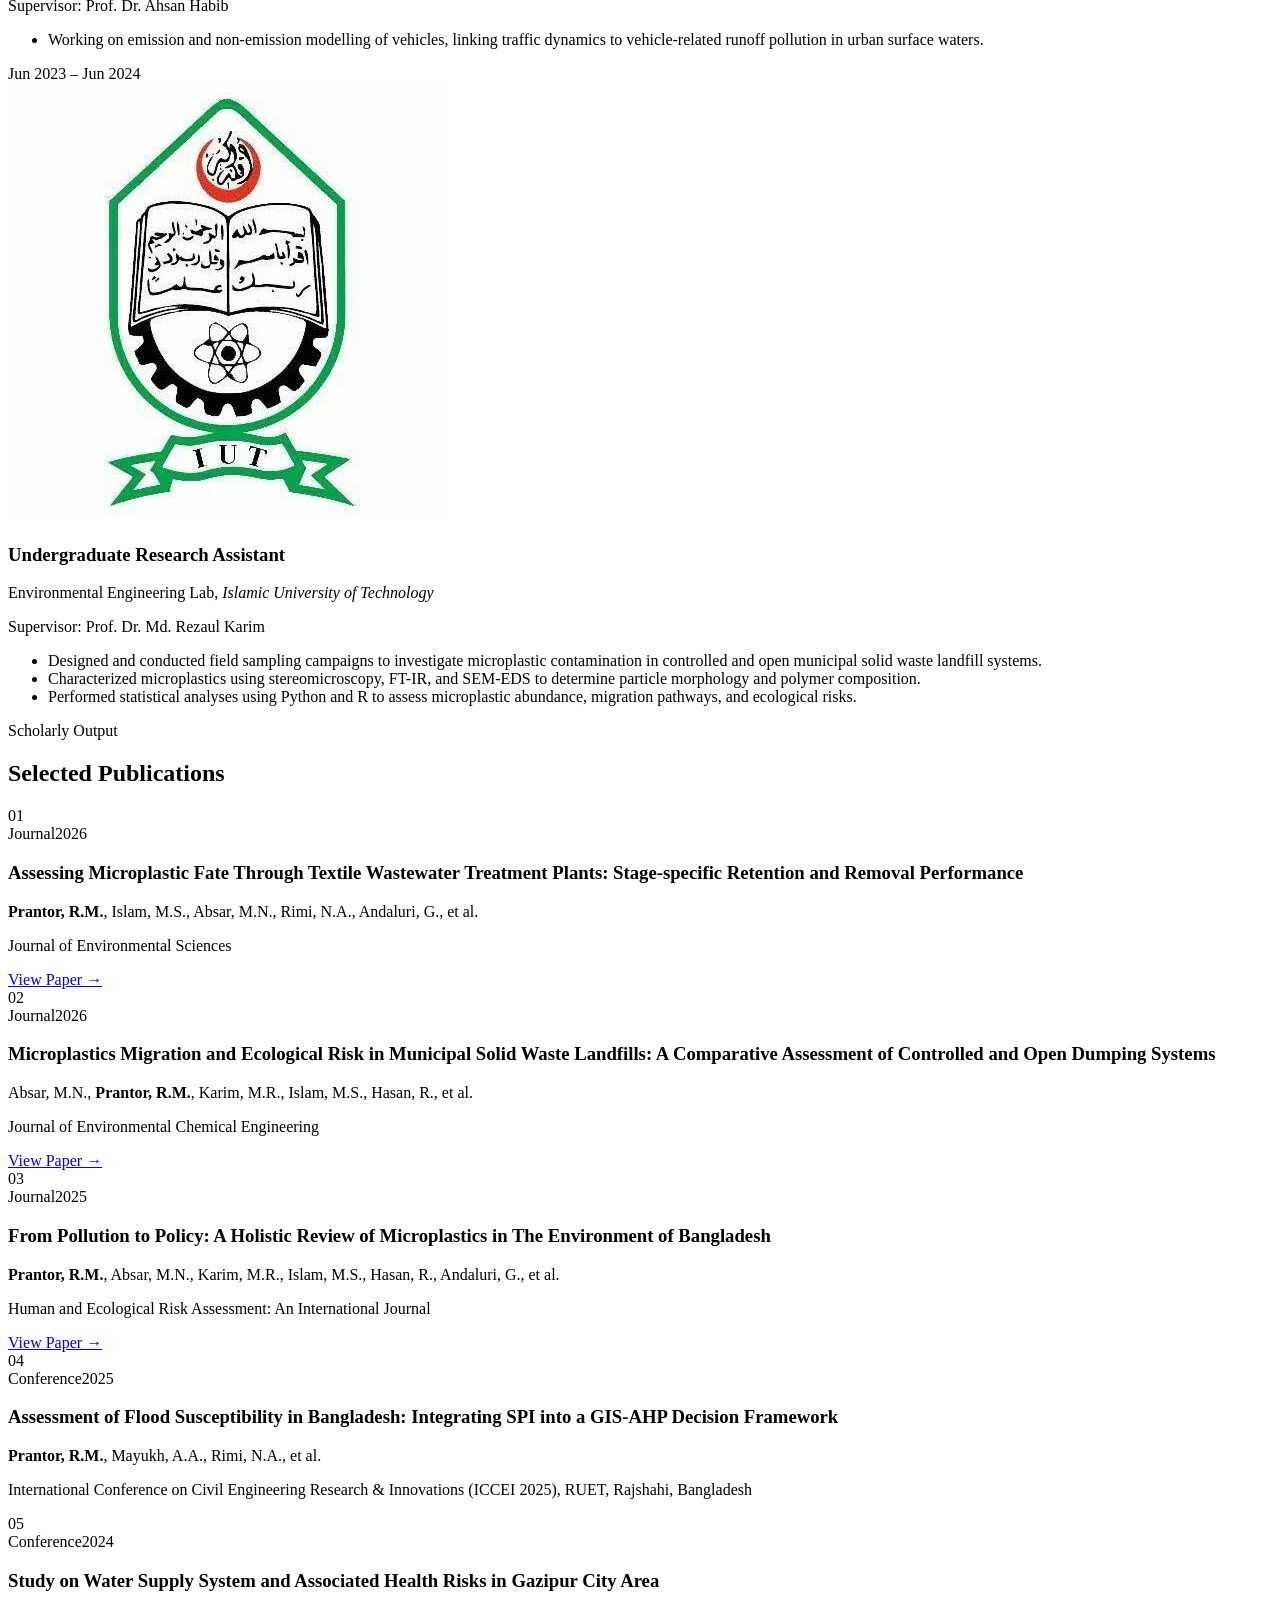
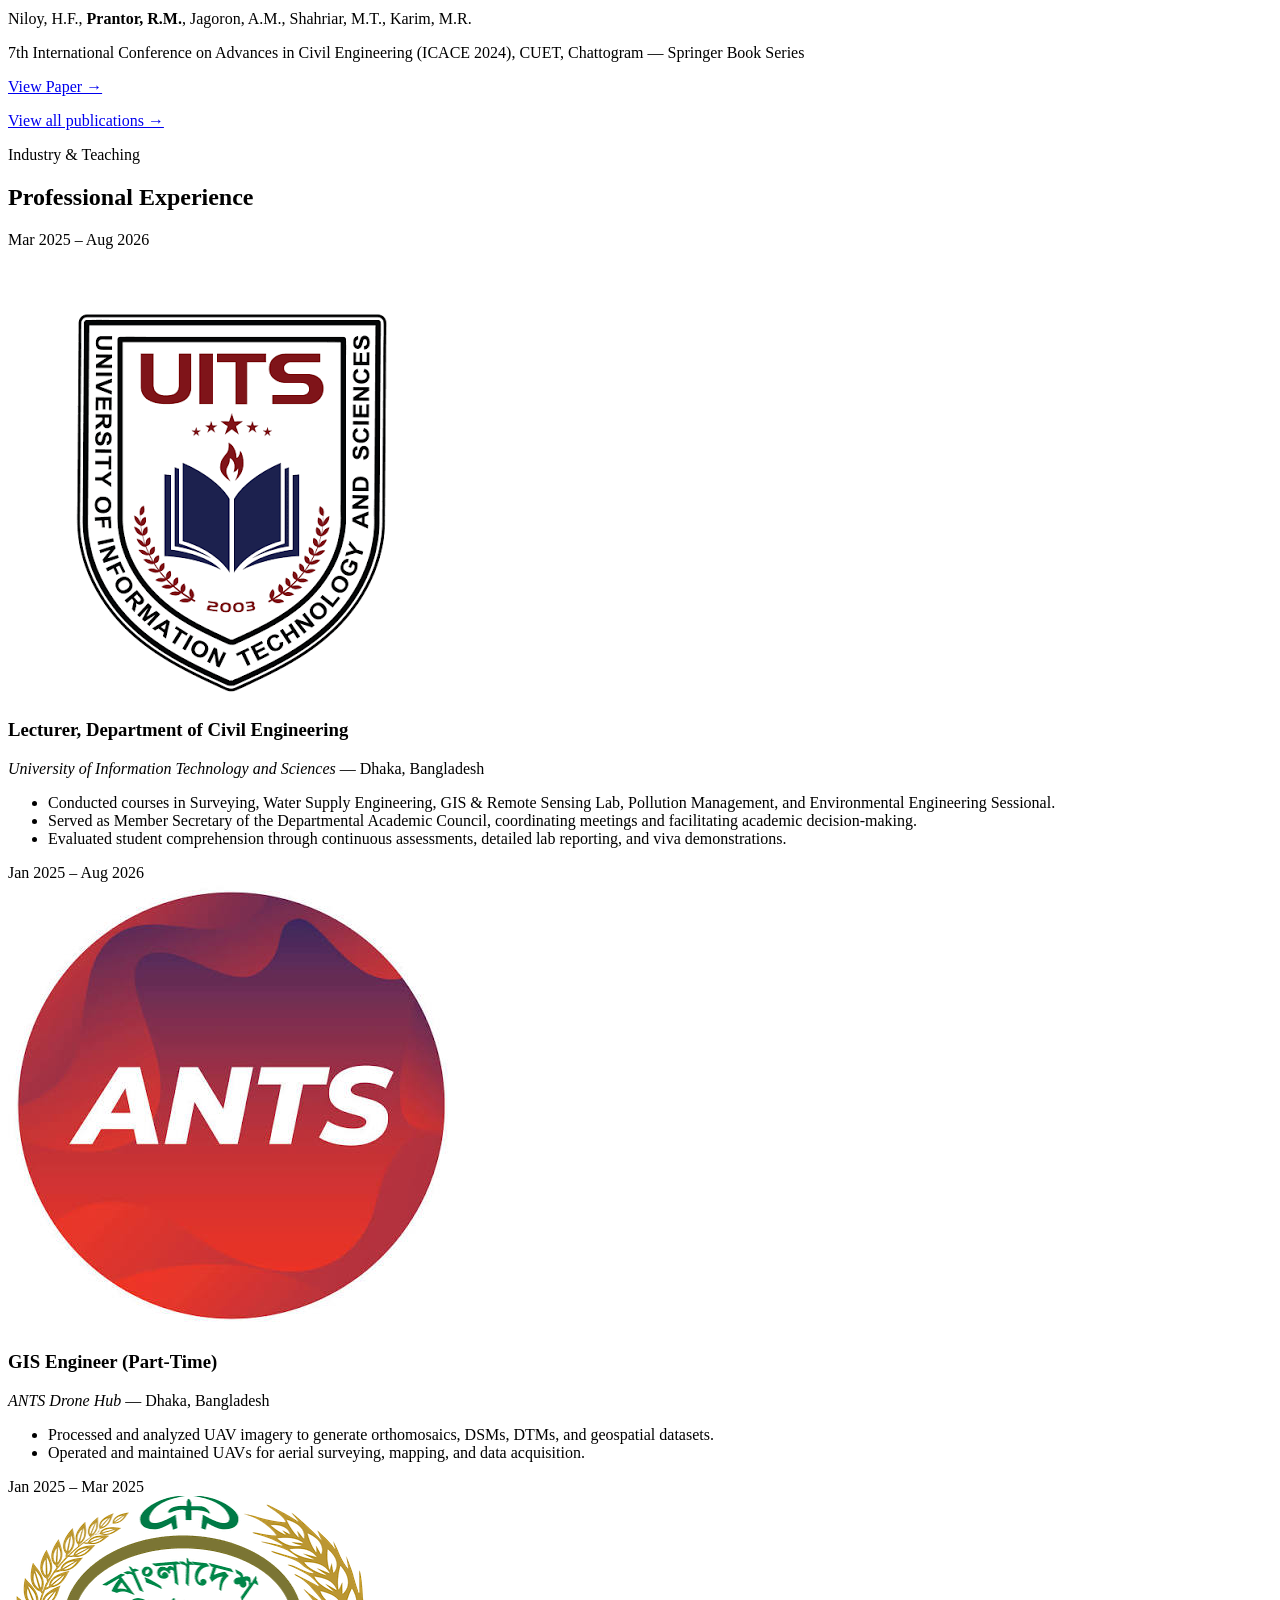
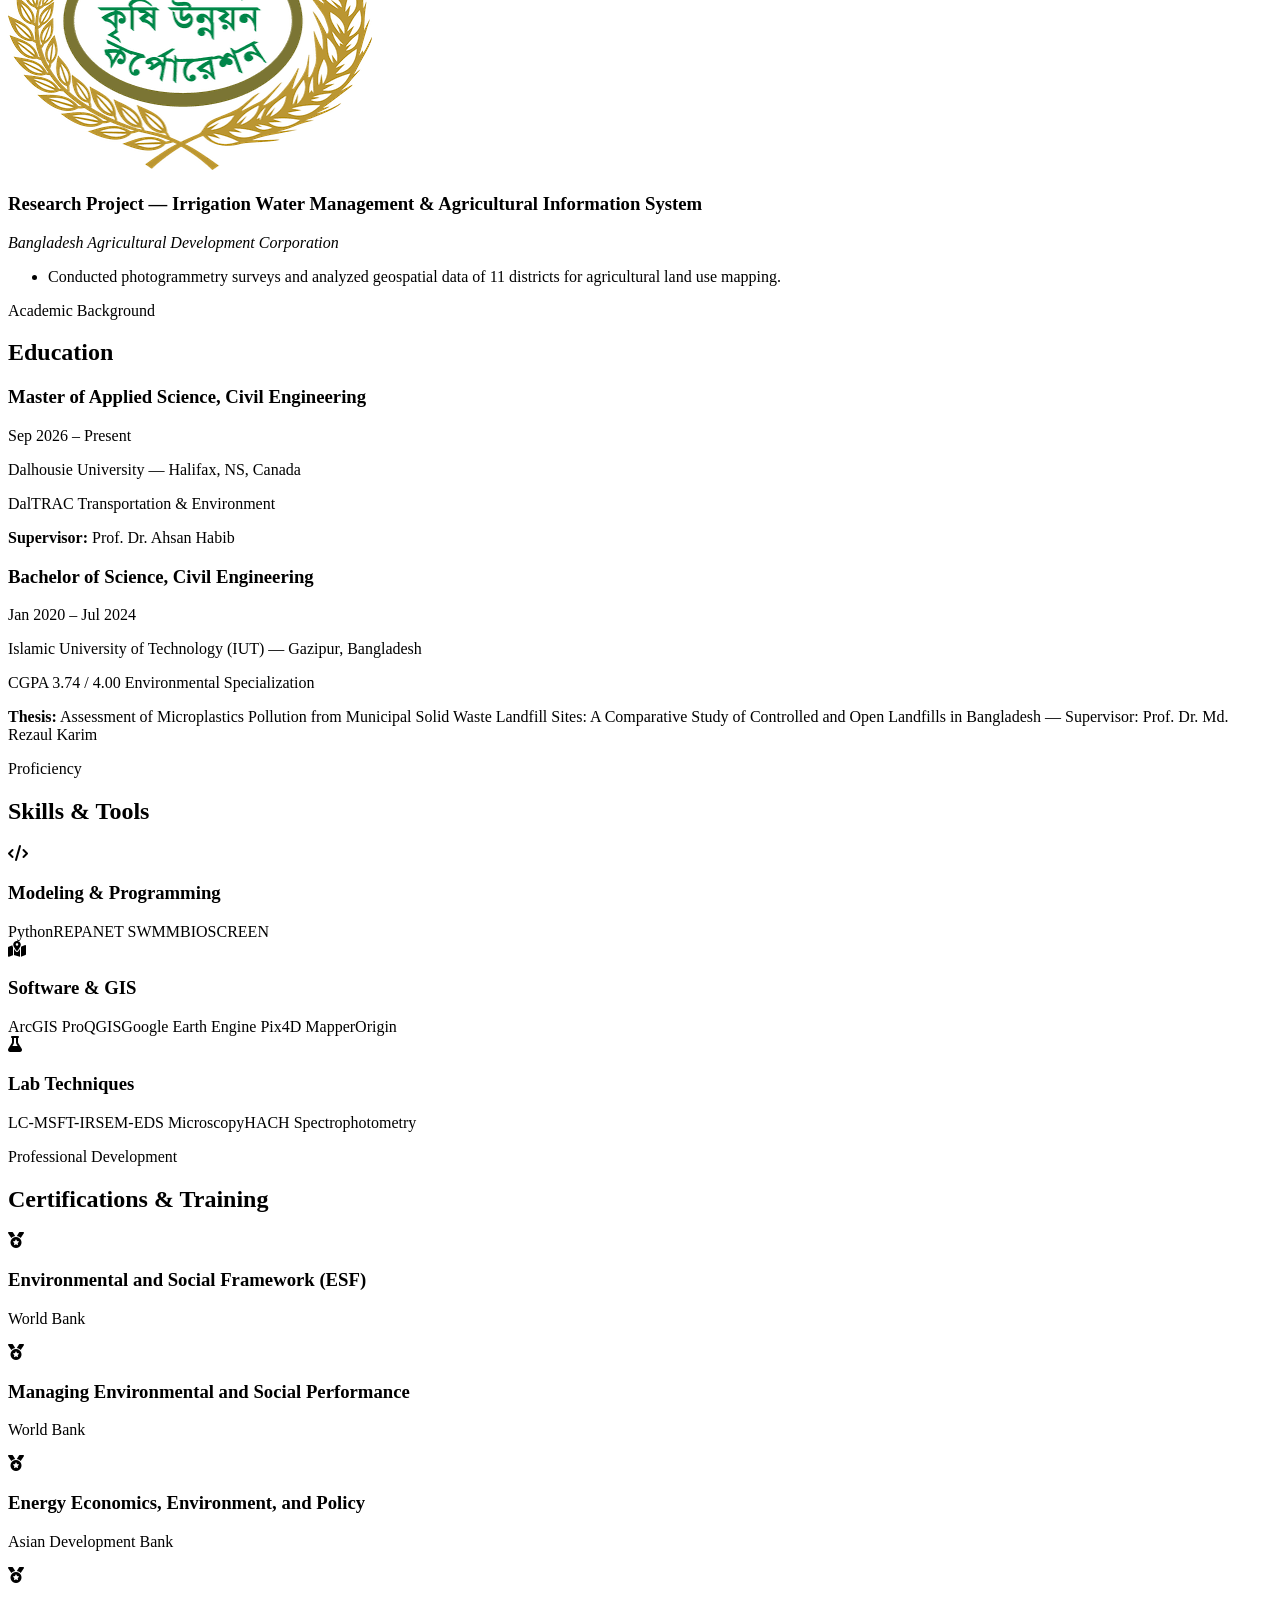
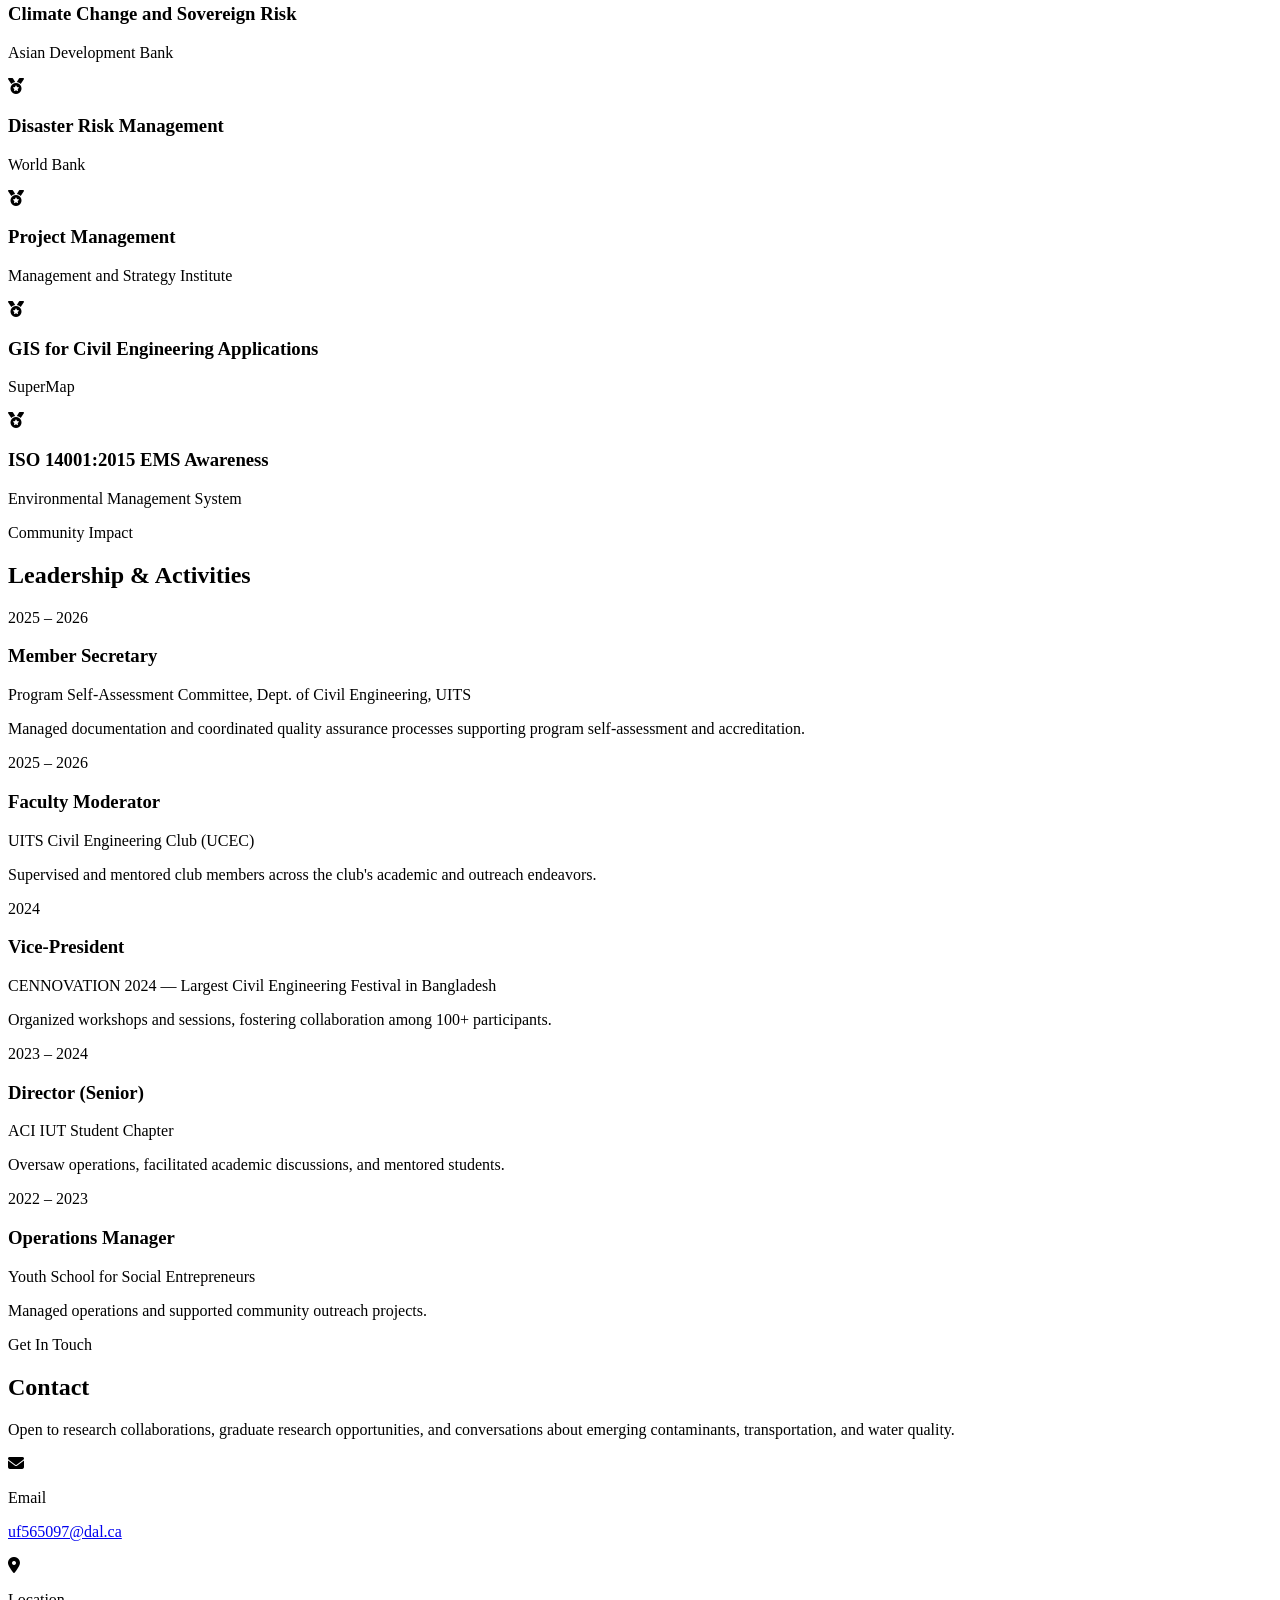
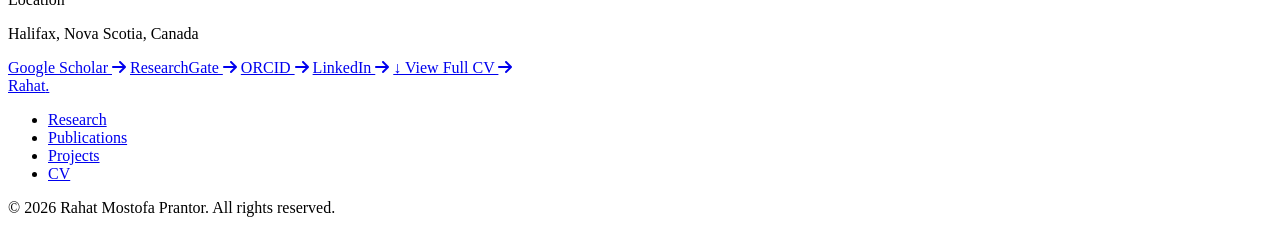
==== commit 9b1d323d: "Update index.html" ====
--- a/index.html
+++ b/index.html
@@ -4,66 +4,472 @@
 <meta charset="UTF-8">
 <meta name="viewport" content="width=device-width, initial-scale=1.0">
 
-<title>Personal website</title>
-
-<meta name="description" content="Personal website.">
+<title>Rahat Mostofa Prantor — Civil &amp; Environmental Engineer</title>
+<meta name="description" content="Portfolio of Rahat Mostofa Prantor — MASc researcher at Dalhousie University studying traffic-related runoff pollution, microplastics, PFAS and emerging contaminants.">
+
+<!-- Fonts -->
+<link rel="preconnect" href="https://fonts.googleapis.com">
+<link rel="preconnect" href="https://fonts.gstatic.com" crossorigin>
+<link href="https://fonts.googleapis.com/css2?family=Fraunces:ital,wght@0,300;0,400;0,500;0,600;1,400;1,500&family=Instrument+Sans:wght@400;500;600;700&display=swap" rel="stylesheet">
 
 <!-- Icons -->
 <link rel="stylesheet" href="https://cdnjs.cloudflare.com/ajax/libs/font-awesome/6.7.2/css/all.min.css">
 
 <!-- Styles -->
-<link rel="stylesheet" href="site/styles.css">
+<link rel="stylesheet" href="site/home.css">
 </head>
-<body class="home-page">
-
-<!-- Updated Header Navigation -->
-<nav class="topbar">
-  <div class="container topbar-inner">
-    <a href="index.html" class="site-name">Rahat Mostofa Prantor</a>
-    <div class="topbar-actions">
-      <nav class="header-nav">
-        <a href="pages/publications.html" class="nav-button">Publications</a>
-        <a href="pages/projects.html" class="nav-button">Projects</a>
-        <a href="pages/cv.html" class="nav-button">CV</a>
-      </nav>
+<body class="home-v2">
+
+<!-- ================= NAV ================= -->
+<nav class="nav">
+  <div class="wrap nav-inner">
+    <a class="brand" href="index.html">Rahat<span>.</span></a>
+    <ul class="nav-links" id="navLinks">
+      <li><a href="#research">Research</a></li>
+      <li><a href="#publications">Publications</a></li>
+      <li><a href="#experience">Experience</a></li>
+      <li><a href="#education">Education</a></li>
+      <li><a href="pages/projects.html">Projects</a></li>
+      <li><a href="#contact">Contact</a></li>
+    </ul>
+    <div class="nav-actions">
+      <button class="theme-toggle" id="themeToggle" aria-label="Toggle dark mode"><i class="fa-solid fa-sun"></i></button>
+      <a class="nav-cv" href="pages/cv.html">&darr; CV</a>
+      <button class="menu-btn" id="menuBtn" aria-label="Open menu" aria-expanded="false"><i class="fa-solid fa-bars"></i></button>
     </div>
   </div>
 </nav>
 
+<!-- ================= HERO ================= -->
 <header class="hero">
-<div class="container">
-<h1 id="aboutTitle">About</h1>
-</div>
+  <div class="wrap">
+    <div class="hero-grid">
+      <div>
+        <p class="eyebrow">Rahat Mostofa Prantor</p>
+        <h1>Tracing Pollution from <em>Urban Roads</em> to Water</h1>
+        <span class="role-tag">Civil &amp; Environmental Engineer</span>
+        <p class="hero-bio">
+          MASc researcher in Civil Engineering at Dalhousie University, studying how traffic
+          dynamics drive vehicle-related runoff pollution in surface waters. My broader research
+          explores the fate, transport, and remediation of emerging contaminants — microplastics,
+          PFAS, 6PPD-Q, and other persistent pollutants.
+        </p>
+        <div class="hero-cta">
+          <a class="btn btn-solid" href="pages/cv.html"><i class="fa-solid fa-arrow-down"></i> View CV</a>
+          <a class="btn btn-ghost" href="pages/publications.html">Publications <i class="fa-solid fa-arrow-right"></i></a>
+        </div>
+        <div class="hero-social">
+          <a href="https://scholar.google.com/citations?user=g_9b4zwAAAAJ" aria-label="Google Scholar" target="_blank" rel="noopener"><i class="fa-brands fa-google-scholar"></i></a>
+          <a href="https://www.researchgate.net/profile/Rahat-Prantor" aria-label="ResearchGate" target="_blank" rel="noopener"><i class="fa-brands fa-researchgate"></i></a>
+          <a href="https://orcid.org/0009-0003-6209-6546" aria-label="ORCID" target="_blank" rel="noopener"><i class="fa-brands fa-orcid"></i></a>
+          <a href="https://www.linkedin.com/in/rahat-mostofa-prantor-26a28a1a1" aria-label="LinkedIn" target="_blank" rel="noopener"><i class="fa-brands fa-linkedin-in"></i></a>
+          <a href="https://github.com/rahatmostofaprantor" aria-label="GitHub" target="_blank" rel="noopener"><i class="fa-brands fa-github"></i></a>
+        </div>
+      </div>
+      <div class="hero-photo">
+        <img src="assets/images/Profile.jpg" alt="Rahat Mostofa Prantor">
+      </div>
+    </div>
+    <p class="scroll-hint">Scroll</p>
+  </div>
 </header>
 
 <main>
-<section class="intro-section">
-<div class="container hero-layout">
-<div class="hero-copy">
-<p class="subtitle" id="aboutBio"></p>
-<div class="about-contact" id="aboutContact"></div>
-</div>
-<img class="profile-pic" id="profileImage" src="assets/images/Profile.jpg" alt="Profile photo">
-</div>
-</section>
+
+<!-- ================= RESEARCH INTERESTS ================= -->
+<section class="section" id="research">
+  <div class="wrap reveal">
+    <p class="sec-eyebrow">Academic Focus</p>
+    <h2 class="sec-title">Research Interests</h2>
+    <div class="chips">
+      <span class="chip">Microplastics</span>
+      <span class="chip">PFAS</span>
+      <span class="chip">6PPD-Quinone</span>
+      <span class="chip">Emerging Contaminants</span>
+      <span class="chip">Fate &amp; Transport</span>
+      <span class="chip">Vehicle-Related Runoff</span>
+      <span class="chip">Traffic Dynamics</span>
+      <span class="chip">Stormwater Quality</span>
+      <span class="chip">Water &amp; Wastewater Treatment</span>
+      <span class="chip">Environmental Risk Assessment</span>
+      <span class="chip">GIS &amp; Remote Sensing</span>
+      <span class="chip">UAV Photogrammetry</span>
+    </div>
+  </div>
+</section>
+
+<!-- ================= RESEARCH EXPERIENCE ================= -->
+<section class="section alt">
+  <div class="wrap reveal">
+    <p class="sec-eyebrow">Academic Work</p>
+    <h2 class="sec-title">Research Experience</h2>
+
+    <article class="entry">
+      <div class="entry-dates">Sep 2026 – Present</div>
+      <div>
+        <img class="org-logo" src="assets/images/dalhousie-logo.png" alt="Dalhousie University logo">
+        <h3>Graduate Research Assistant</h3>
+        <p class="org">Dalhousie Transportation Collaboratory (DalTRAC), <em>Dalhousie University</em></p>
+        <p class="sup">Supervisor: Prof. Dr. Ahsan Habib</p>
+        <ul>
+          <li>Working on emission and non-emission modelling of vehicles, linking traffic dynamics to vehicle-related runoff pollution in urban surface waters.</li>
+        </ul>
+      </div>
+    </article>
+
+    <article class="entry">
+      <div class="entry-dates">Jun 2023 – Jun 2024</div>
+      <div>
+        <img class="org-logo" src="assets/images/iut-logo.png" alt="Islamic University of Technology logo">
+        <h3>Undergraduate Research Assistant</h3>
+        <p class="org">Environmental Engineering Lab, <em>Islamic University of Technology</em></p>
+        <p class="sup">Supervisor: Prof. Dr. Md. Rezaul Karim</p>
+        <ul>
+          <li>Designed and conducted field sampling campaigns to investigate microplastic contamination in controlled and open municipal solid waste landfill systems.</li>
+          <li>Characterized microplastics using stereomicroscopy, FT-IR, and SEM-EDS to determine particle morphology and polymer composition.</li>
+          <li>Performed statistical analyses using Python and R to assess microplastic abundance, migration pathways, and ecological risks.</li>
+        </ul>
+      </div>
+    </article>
+  </div>
+</section>
+
+<!-- ================= PUBLICATIONS ================= -->
+<section class="section" id="publications">
+  <div class="wrap reveal">
+    <p class="sec-eyebrow">Scholarly Output</p>
+    <h2 class="sec-title">Selected Publications</h2>
+
+    <article class="pub">
+      <div class="pub-num">01</div>
+      <div>
+        <div class="pub-meta"><span class="badge">Journal</span><span class="badge neutral">2026</span></div>
+        <h3>Assessing Microplastic Fate Through Textile Wastewater Treatment Plants: Stage-specific Retention and Removal Performance</h3>
+        <p class="authors"><strong>Prantor, R.M.</strong>, Islam, M.S., Absar, M.N., Rimi, N.A., Andaluri, G., et al.</p>
+        <p class="venue">Journal of Environmental Sciences</p>
+        <a class="pub-link" href="https://doi.org/10.1016/j.jes.2026.03.002" target="_blank" rel="noopener">View Paper &rarr;</a>
+      </div>
+    </article>
+
+    <article class="pub">
+      <div class="pub-num">02</div>
+      <div>
+        <div class="pub-meta"><span class="badge">Journal</span><span class="badge neutral">2026</span></div>
+        <h3>Microplastics Migration and Ecological Risk in Municipal Solid Waste Landfills: A Comparative Assessment of Controlled and Open Dumping Systems</h3>
+        <p class="authors">Absar, M.N., <strong>Prantor, R.M.</strong>, Karim, M.R., Islam, M.S., Hasan, R., et al.</p>
+        <p class="venue">Journal of Environmental Chemical Engineering</p>
+        <a class="pub-link" href="https://doi.org/10.1016/j.jece.2026.121766" target="_blank" rel="noopener">View Paper &rarr;</a>
+      </div>
+    </article>
+
+    <article class="pub">
+      <div class="pub-num">03</div>
+      <div>
+        <div class="pub-meta"><span class="badge">Journal</span><span class="badge neutral">2025</span></div>
+        <h3>From Pollution to Policy: A Holistic Review of Microplastics in The Environment of Bangladesh</h3>
+        <p class="authors"><strong>Prantor, R.M.</strong>, Absar, M.N., Karim, M.R., Islam, M.S., Hasan, R., Andaluri, G., et al.</p>
+        <p class="venue">Human and Ecological Risk Assessment: An International Journal</p>
+        <a class="pub-link" href="https://doi.org/10.1080/10807039.2025.2566077" target="_blank" rel="noopener">View Paper &rarr;</a>
+      </div>
+    </article>
+
+    <article class="pub">
+      <div class="pub-num">04</div>
+      <div>
+        <div class="pub-meta"><span class="badge">Conference</span><span class="badge neutral">2025</span></div>
+        <h3>Assessment of Flood Susceptibility in Bangladesh: Integrating SPI into a GIS-AHP Decision Framework</h3>
+        <p class="authors"><strong>Prantor, R.M.</strong>, Mayukh, A.A., Rimi, N.A., et al.</p>
+        <p class="venue">International Conference on Civil Engineering Research &amp; Innovations (ICCEI 2025), RUET, Rajshahi, Bangladesh</p>
+      </div>
+    </article>
+
+    <article class="pub">
+      <div class="pub-num">05</div>
+      <div>
+        <div class="pub-meta"><span class="badge">Conference</span><span class="badge neutral">2024</span></div>
+        <h3>Study on Water Supply System and Associated Health Risks in Gazipur City Area</h3>
+        <p class="authors">Niloy, H.F., <strong>Prantor, R.M.</strong>, Jagoron, A.M., Shahriar, M.T., Karim, M.R.</p>
+        <p class="venue">7th International Conference on Advances in Civil Engineering (ICACE 2024), CUET, Chattogram — Springer Book Series</p>
+        <a class="pub-link" href="https://link.springer.com/book/9789819516292" target="_blank" rel="noopener">View Paper &rarr;</a>
+      </div>
+    </article>
+
+    <p class="sec-more"><a href="pages/publications.html">View all publications &rarr;</a></p>
+  </div>
+</section>
+
+<!-- ================= PROFESSIONAL EXPERIENCE ================= -->
+<section class="section alt" id="experience">
+  <div class="wrap reveal">
+    <p class="sec-eyebrow">Industry &amp; Teaching</p>
+    <h2 class="sec-title">Professional Experience</h2>
+
+    <article class="entry">
+      <div class="entry-dates">Mar 2025 – Aug 2026</div>
+      <div>
+        <img class="org-logo" src="assets/images/uits-logo.png" alt="UITS logo">
+        <h3>Lecturer, Department of Civil Engineering</h3>
+        <p class="org"><em>University of Information Technology and Sciences</em> — Dhaka, Bangladesh</p>
+        <ul>
+          <li>Conducted courses in Surveying, Water Supply Engineering, GIS &amp; Remote Sensing Lab, Pollution Management, and Environmental Engineering Sessional.</li>
+          <li>Served as Member Secretary of the Departmental Academic Council, coordinating meetings and facilitating academic decision-making.</li>
+          <li>Evaluated student comprehension through continuous assessments, detailed lab reporting, and viva demonstrations.</li>
+        </ul>
+      </div>
+    </article>
+
+    <article class="entry">
+      <div class="entry-dates">Jan 2025 – Aug 2026</div>
+      <div>
+        <img class="org-logo" src="assets/images/ants-logo.jpg" alt="ANTS Drone Hub logo">
+        <h3>GIS Engineer (Part-Time)</h3>
+        <p class="org"><em>ANTS Drone Hub</em> — Dhaka, Bangladesh</p>
+        <ul>
+          <li>Processed and analyzed UAV imagery to generate orthomosaics, DSMs, DTMs, and geospatial datasets.</li>
+          <li>Operated and maintained UAVs for aerial surveying, mapping, and data acquisition.</li>
+        </ul>
+      </div>
+    </article>
+
+    <article class="entry">
+      <div class="entry-dates">Jan 2025 – Mar 2025</div>
+      <div>
+        <img class="org-logo" src="assets/images/badc-logo.png" alt="BADC logo">
+        <h3>Research Project — Irrigation Water Management &amp; Agricultural Information System</h3>
+        <p class="org"><em>Bangladesh Agricultural Development Corporation</em></p>
+        <ul>
+          <li>Conducted photogrammetry surveys and analyzed geospatial data of 11 districts for agricultural land use mapping.</li>
+        </ul>
+      </div>
+    </article>
+  </div>
+</section>
+
+<!-- ================= EDUCATION ================= -->
+<section class="section" id="education">
+  <div class="wrap reveal">
+    <p class="sec-eyebrow">Academic Background</p>
+    <h2 class="sec-title">Education</h2>
+
+    <div class="edu-grid">
+      <div class="edu-card">
+        <div class="edu-head">
+          <h3>Master of Applied Science, Civil Engineering</h3>
+          <span class="edu-dates">Sep 2026 – Present</span>
+        </div>
+        <p class="org">Dalhousie University — Halifax, NS, Canada</p>
+        <div class="edu-facts">
+          <span class="fact">DalTRAC</span>
+          <span class="fact">Transportation &amp; Environment</span>
+        </div>
+        <p class="thesis"><strong>Supervisor:</strong> Prof. Dr. Ahsan Habib</p>
+      </div>
+
+      <div class="edu-card">
+        <div class="edu-head">
+          <h3>Bachelor of Science, Civil Engineering</h3>
+          <span class="edu-dates">Jan 2020 – Jul 2024</span>
+        </div>
+        <p class="org">Islamic University of Technology (IUT) — Gazipur, Bangladesh</p>
+        <div class="edu-facts">
+          <span class="fact">CGPA 3.74 / 4.00</span>
+          <span class="fact">Environmental Specialization</span>
+        </div>
+        <p class="thesis"><strong>Thesis:</strong> Assessment of Microplastics Pollution from Municipal Solid Waste Landfill Sites: A Comparative Study of Controlled and Open Landfills in Bangladesh — Supervisor: Prof. Dr. Md. Rezaul Karim</p>
+      </div>
+    </div>
+  </div>
+</section>
+
+<!-- ================= SKILLS ================= -->
+<section class="section alt">
+  <div class="wrap reveal">
+    <p class="sec-eyebrow">Proficiency</p>
+    <h2 class="sec-title">Skills &amp; Tools</h2>
+
+    <div class="skills-grid">
+      <div class="skill-card">
+        <div class="icon"><i class="fa-solid fa-code"></i></div>
+        <h3>Modeling &amp; Programming</h3>
+        <div class="chips">
+          <span class="chip">Python</span><span class="chip">R</span><span class="chip">EPANET</span>
+          <span class="chip">SWMM</span><span class="chip">BIOSCREEN</span>
+        </div>
+      </div>
+      <div class="skill-card">
+        <div class="icon"><i class="fa-solid fa-map-location-dot"></i></div>
+        <h3>Software &amp; GIS</h3>
+        <div class="chips">
+          <span class="chip">ArcGIS Pro</span><span class="chip">QGIS</span><span class="chip">Google Earth Engine</span>
+          <span class="chip">Pix4D Mapper</span><span class="chip">Origin</span>
+        </div>
+      </div>
+      <div class="skill-card">
+        <div class="icon"><i class="fa-solid fa-flask"></i></div>
+        <h3>Lab Techniques</h3>
+        <div class="chips">
+          <span class="chip">LC-MS</span><span class="chip">FT-IR</span><span class="chip">SEM-EDS</span>
+          <span class="chip">Microscopy</span><span class="chip">HACH Spectrophotometry</span>
+        </div>
+      </div>
+    </div>
+  </div>
+</section>
+
+<!-- ================= CERTIFICATIONS ================= -->
+<section class="section">
+  <div class="wrap reveal">
+    <p class="sec-eyebrow">Professional Development</p>
+    <h2 class="sec-title">Certifications &amp; Training</h2>
+
+    <div class="cert-grid">
+      <div class="cert"><div class="icon"><i class="fa-solid fa-medal"></i></div><div><h3>Environmental and Social Framework (ESF)</h3><p>World Bank</p></div></div>
+      <div class="cert"><div class="icon"><i class="fa-solid fa-medal"></i></div><div><h3>Managing Environmental and Social Performance</h3><p>World Bank</p></div></div>
+      <div class="cert"><div class="icon"><i class="fa-solid fa-medal"></i></div><div><h3>Energy Economics, Environment, and Policy</h3><p>Asian Development Bank</p></div></div>
+      <div class="cert"><div class="icon"><i class="fa-solid fa-medal"></i></div><div><h3>Climate Change and Sovereign Risk</h3><p>Asian Development Bank</p></div></div>
+      <div class="cert"><div class="icon"><i class="fa-solid fa-medal"></i></div><div><h3>Disaster Risk Management</h3><p>World Bank</p></div></div>
+      <div class="cert"><div class="icon"><i class="fa-solid fa-medal"></i></div><div><h3>Project Management</h3><p>Management and Strategy Institute</p></div></div>
+      <div class="cert"><div class="icon"><i class="fa-solid fa-medal"></i></div><div><h3>GIS for Civil Engineering Applications</h3><p>SuperMap</p></div></div>
+      <div class="cert"><div class="icon"><i class="fa-solid fa-medal"></i></div><div><h3>ISO 14001:2015 EMS Awareness</h3><p>Environmental Management System</p></div></div>
+    </div>
+  </div>
+</section>
+
+<!-- ================= LEADERSHIP ================= -->
+<section class="section alt">
+  <div class="wrap reveal">
+    <p class="sec-eyebrow">Community Impact</p>
+    <h2 class="sec-title">Leadership &amp; Activities</h2>
+
+    <div class="lead-grid">
+      <div class="lead-card">
+        <p class="dates">2025 – 2026</p>
+        <h3>Member Secretary</h3>
+        <p class="org">Program Self-Assessment Committee, Dept. of Civil Engineering, UITS</p>
+        <p>Managed documentation and coordinated quality assurance processes supporting program self-assessment and accreditation.</p>
+      </div>
+      <div class="lead-card">
+        <p class="dates">2025 – 2026</p>
+        <h3>Faculty Moderator</h3>
+        <p class="org">UITS Civil Engineering Club (UCEC)</p>
+        <p>Supervised and mentored club members across the club's academic and outreach endeavors.</p>
+      </div>
+      <div class="lead-card">
+        <p class="dates">2024</p>
+        <h3>Vice-President</h3>
+        <p class="org">CENNOVATION 2024 — Largest Civil Engineering Festival in Bangladesh</p>
+        <p>Organized workshops and sessions, fostering collaboration among 100+ participants.</p>
+      </div>
+      <div class="lead-card">
+        <p class="dates">2023 – 2024</p>
+        <h3>Director (Senior)</h3>
+        <p class="org">ACI IUT Student Chapter</p>
+        <p>Oversaw operations, facilitated academic discussions, and mentored students.</p>
+      </div>
+      <div class="lead-card">
+        <p class="dates">2022 – 2023</p>
+        <h3>Operations Manager</h3>
+        <p class="org">Youth School for Social Entrepreneurs</p>
+        <p>Managed operations and supported community outreach projects.</p>
+      </div>
+    </div>
+  </div>
+</section>
+
+<!-- ================= CONTACT ================= -->
+<section class="section" id="contact">
+  <div class="wrap reveal">
+    <p class="sec-eyebrow">Get In Touch</p>
+    <h2 class="sec-title">Contact</h2>
+
+    <div class="contact-grid">
+      <div>
+        <p class="contact-lede">Open to research collaborations, graduate research opportunities, and conversations about emerging contaminants, transportation, and water quality.</p>
+        <div class="contact-row">
+          <div class="icon"><i class="fa-solid fa-envelope"></i></div>
+          <div><p class="label">Email</p><p class="value"><a href="mailto:uf565097@dal.ca">uf565097@dal.ca</a></p></div>
+        </div>
+        <div class="contact-row">
+          <div class="icon"><i class="fa-solid fa-location-dot"></i></div>
+          <div><p class="label">Location</p><p class="value">Halifax, Nova Scotia, Canada</p></div>
+        </div>
+      </div>
+      <div class="contact-links">
+        <a href="https://scholar.google.com/citations?user=g_9b4zwAAAAJ" target="_blank" rel="noopener">Google Scholar <i class="fa-solid fa-arrow-right"></i></a>
+        <a href="https://www.researchgate.net/profile/Rahat-Prantor" target="_blank" rel="noopener">ResearchGate <i class="fa-solid fa-arrow-right"></i></a>
+        <a href="https://orcid.org/0009-0003-6209-6546" target="_blank" rel="noopener">ORCID <i class="fa-solid fa-arrow-right"></i></a>
+        <a href="https://www.linkedin.com/in/rahat-mostofa-prantor-26a28a1a1" target="_blank" rel="noopener">LinkedIn <i class="fa-solid fa-arrow-right"></i></a>
+        <a href="pages/cv.html">&darr; View Full CV <i class="fa-solid fa-arrow-right"></i></a>
+      </div>
+    </div>
+  </div>
+</section>
+
 </main>
 
-<section class="collab-band">
-  <div class="container">
-    <h2>Research Collaboration</h2>
-    <p>Looking for research collaborations in the emerging contaminants and resource recovery sectors.</p>
-  </div>
-</section>
-
-<section class="connect-band">
-<div class="container">
-<h2>Connect with <span data-site-field="name"></span></h2>
-<div class="social-links" id="socialLinks" aria-label="Social links"></div>
-</div>
-</section>
-
-<footer class="site-footer" data-site-footer></footer>
-
-<script src="site/script.js"></script>
+<!-- ================= FOOTER ================= -->
+<footer class="footer">
+  <div class="wrap footer-inner">
+    <a class="brand" href="index.html">Rahat<span>.</span></a>
+    <ul class="footer-nav">
+      <li><a href="#research">Research</a></li>
+      <li><a href="#publications">Publications</a></li>
+      <li><a href="pages/projects.html">Projects</a></li>
+      <li><a href="pages/cv.html">CV</a></li>
+    </ul>
+    <p class="copy">&copy; 2026 Rahat Mostofa Prantor. All rights reserved.</p>
+  </div>
+</footer>
+
+<script>
+(function () {
+  // Theme toggle with persistence
+  var root = document.documentElement;
+  var btn = document.getElementById("themeToggle");
+  var icon = btn.querySelector("i");
+  var stored = null;
+  try { stored = localStorage.getItem("theme"); } catch (e) {}
+  var prefersDark = window.matchMedia("(prefers-color-scheme: dark)").matches;
+  var theme = stored || (prefersDark ? "dark" : "light");
+  apply(theme);
+
+  btn.addEventListener("click", function () {
+    theme = theme === "dark" ? "light" : "dark";
+    apply(theme);
+    try { localStorage.setItem("theme", theme); } catch (e) {}
+  });
+
+  function apply(t) {
+    root.setAttribute("data-theme", t);
+    icon.className = t === "dark" ? "fa-solid fa-moon" : "fa-solid fa-sun";
+  }
+
+  // Mobile menu
+  var menuBtn = document.getElementById("menuBtn");
+  var links = document.getElementById("navLinks");
+  menuBtn.addEventListener("click", function () {
+    var open = links.classList.toggle("open");
+    menuBtn.setAttribute("aria-expanded", open ? "true" : "false");
+  });
+  links.addEventListener("click", function (e) {
+    if (e.target.tagName === "A") {
+      links.classList.remove("open");
+      menuBtn.setAttribute("aria-expanded", "false");
+    }
+  });
+
+  // Scroll reveal
+  if ("IntersectionObserver" in window) {
+    var io = new IntersectionObserver(function (entries) {
+      entries.forEach(function (en) {
+        if (en.isIntersecting) { en.target.classList.add("in"); io.unobserve(en.target); }
+      });
+    }, { threshold: 0.08 });
+    document.querySelectorAll(".reveal").forEach(function (el) { io.observe(el); });
+  } else {
+    document.querySelectorAll(".reveal").forEach(function (el) { el.classList.add("in"); });
+  }
+})();
+</script>
 </body>
 </html>
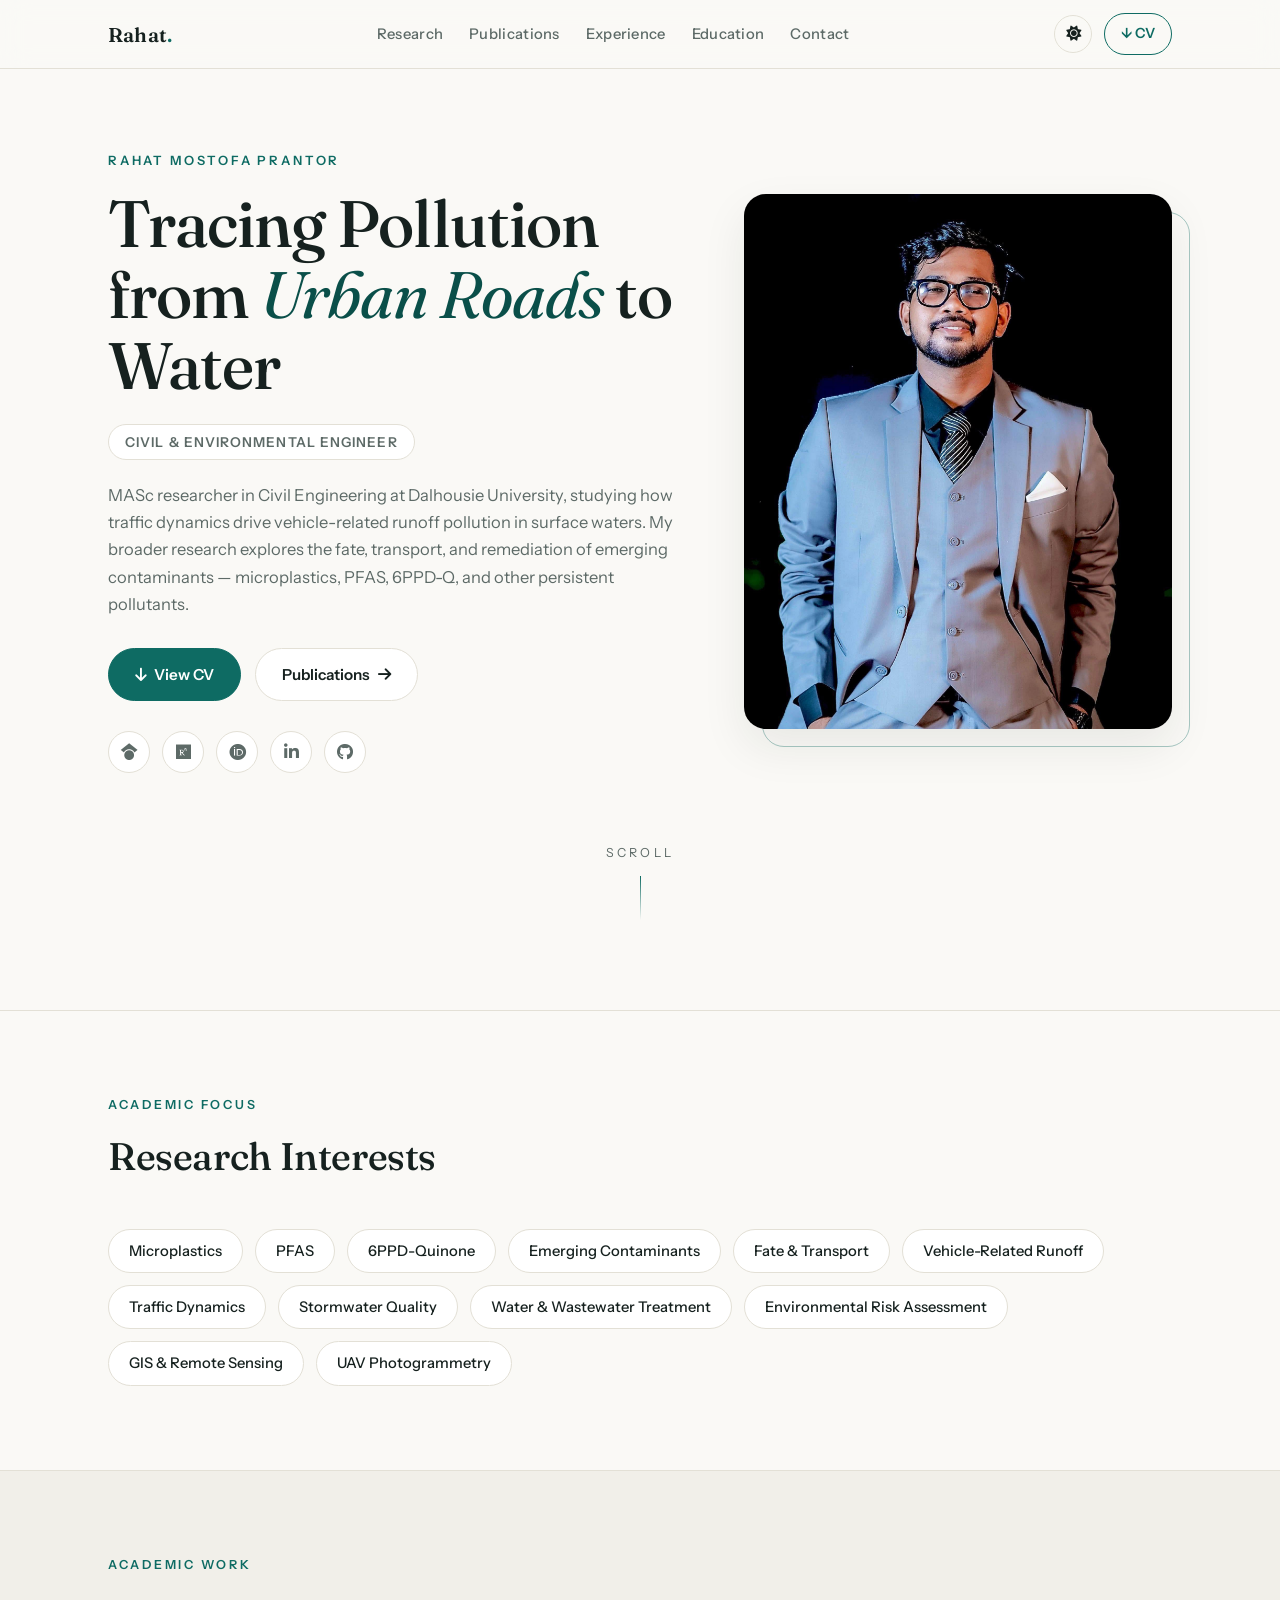
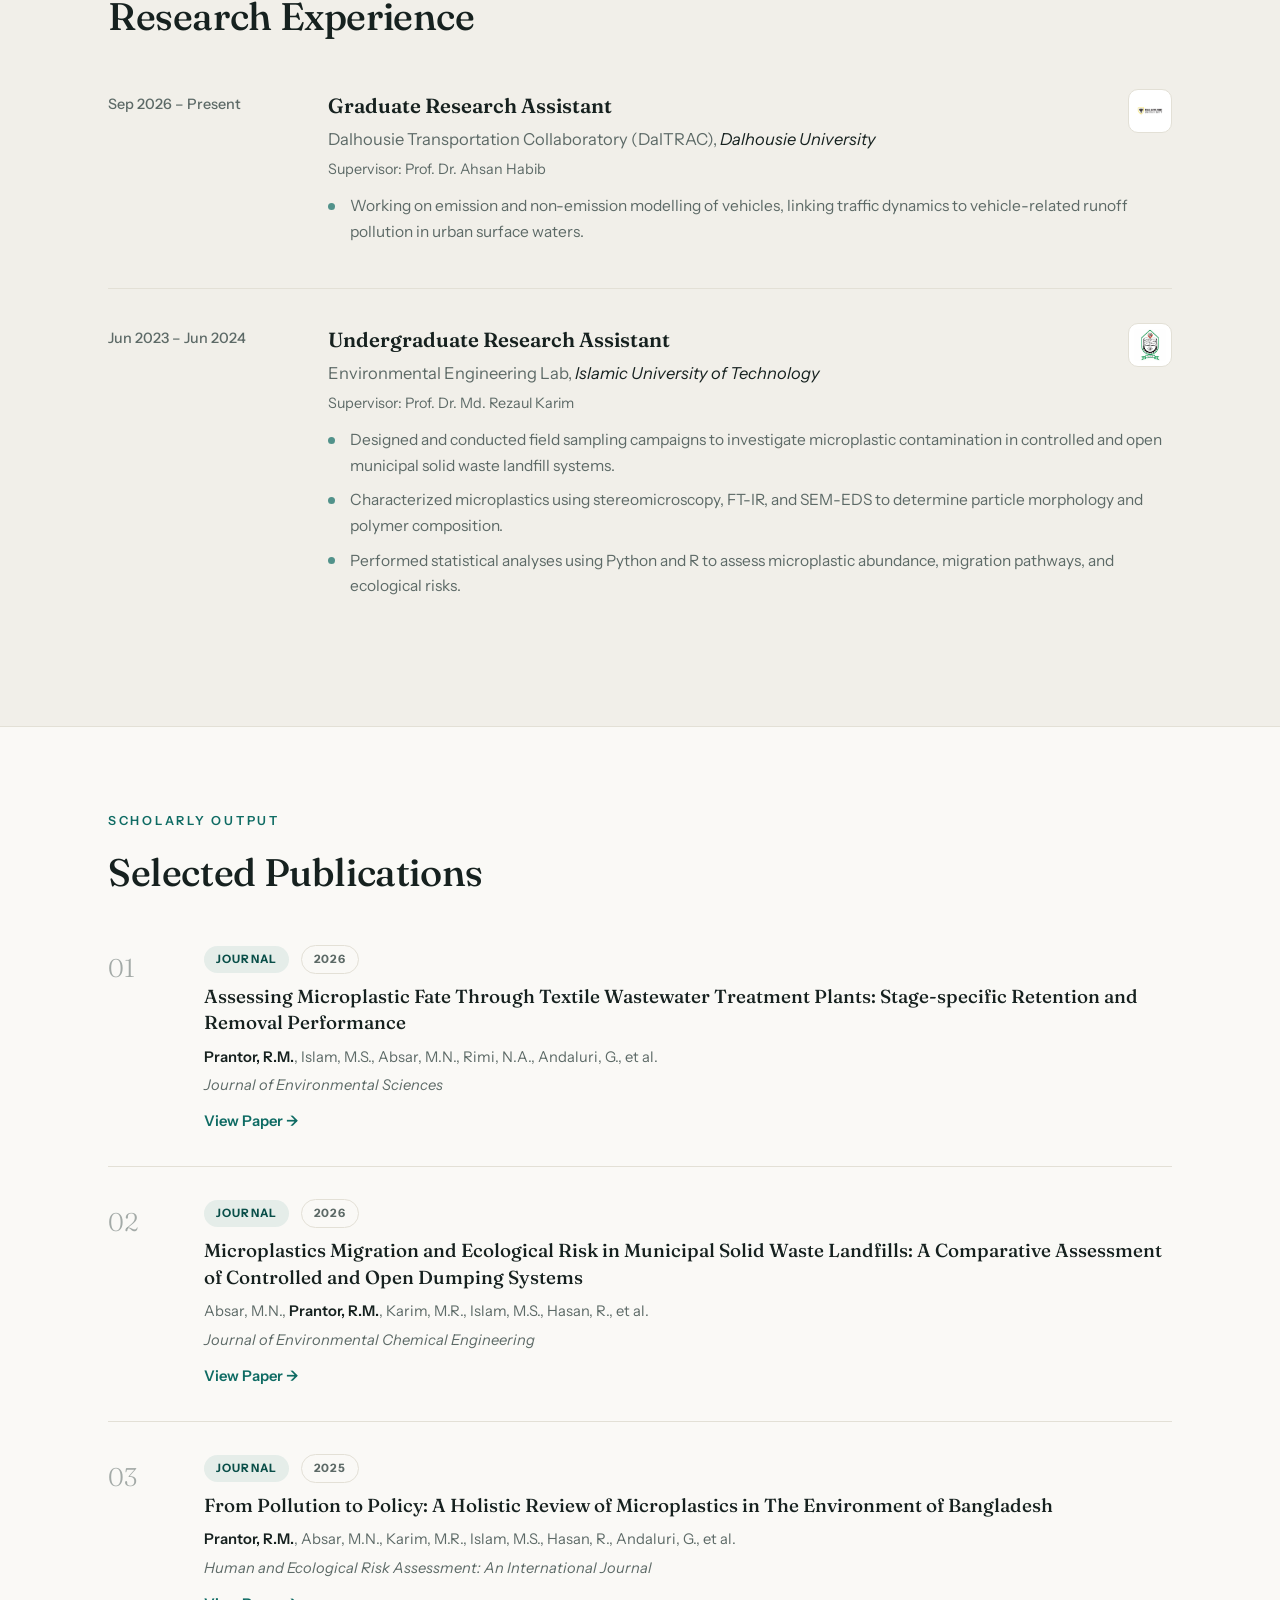
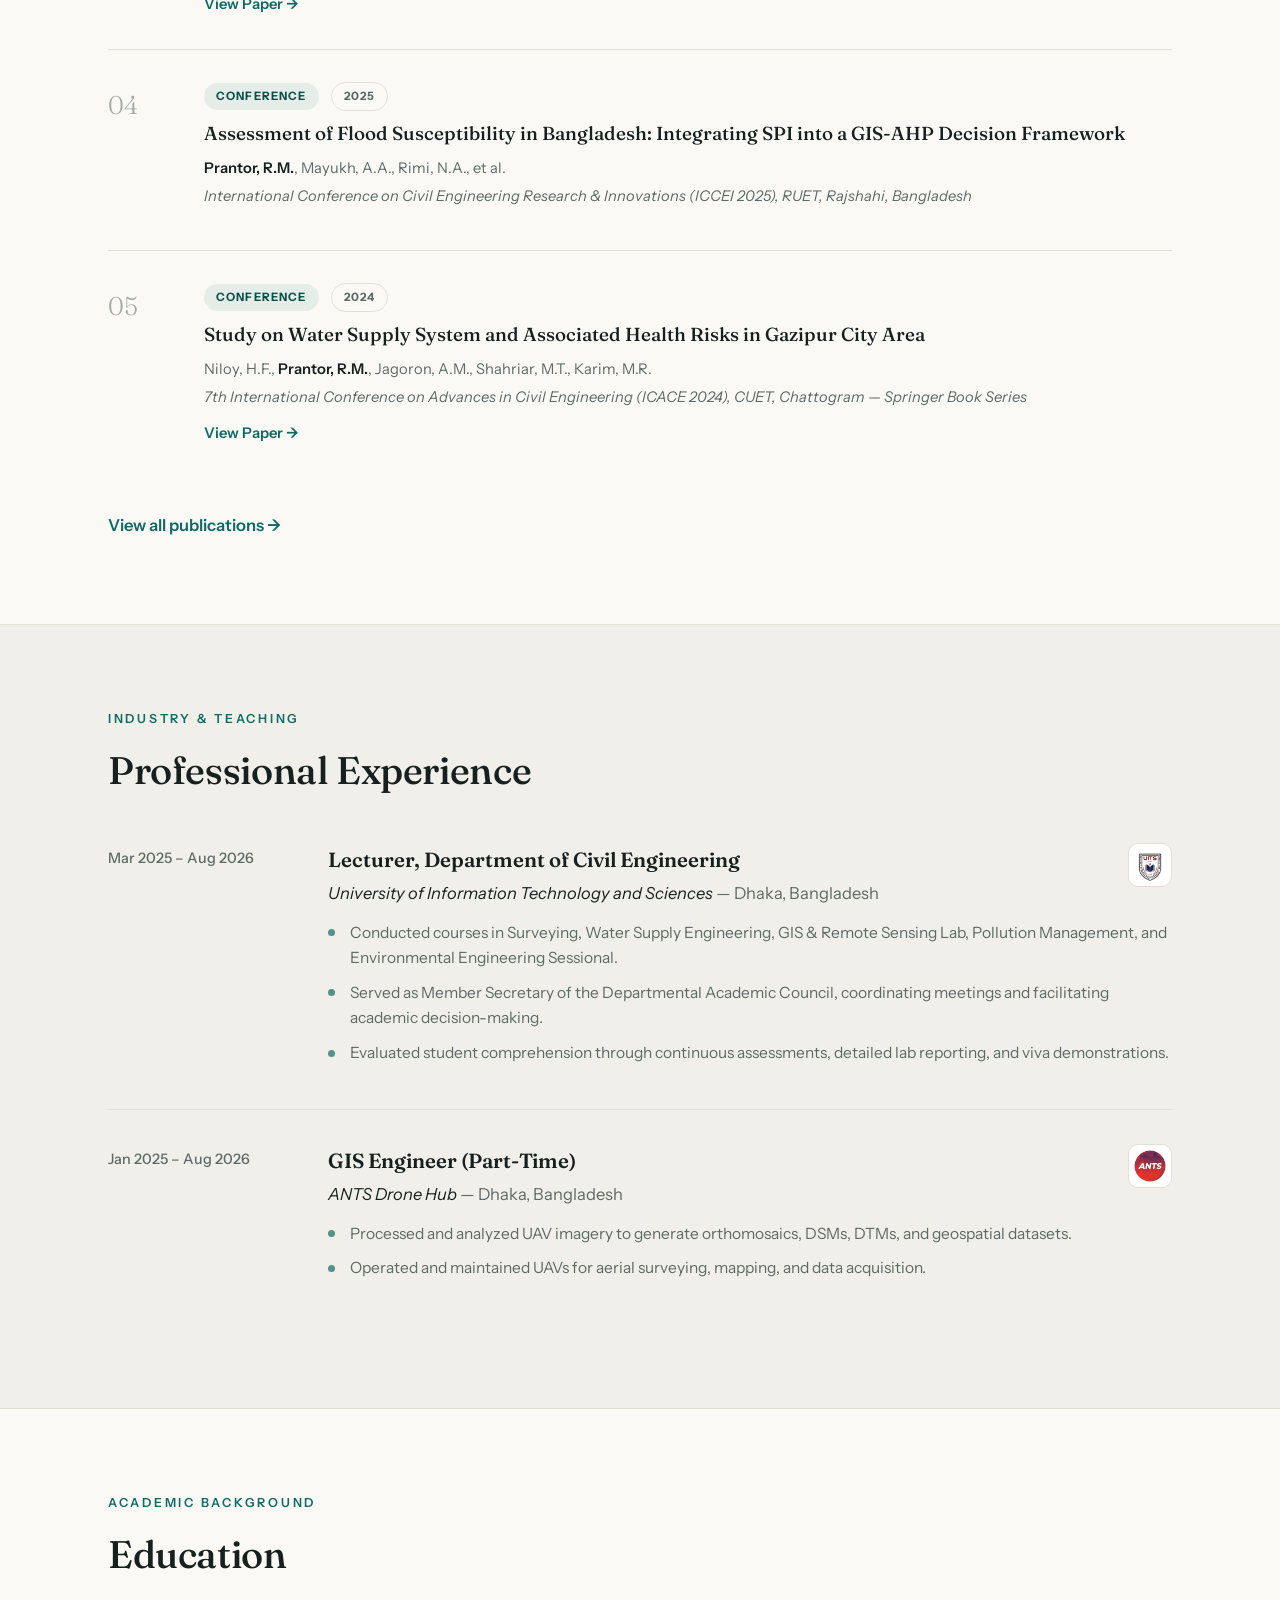
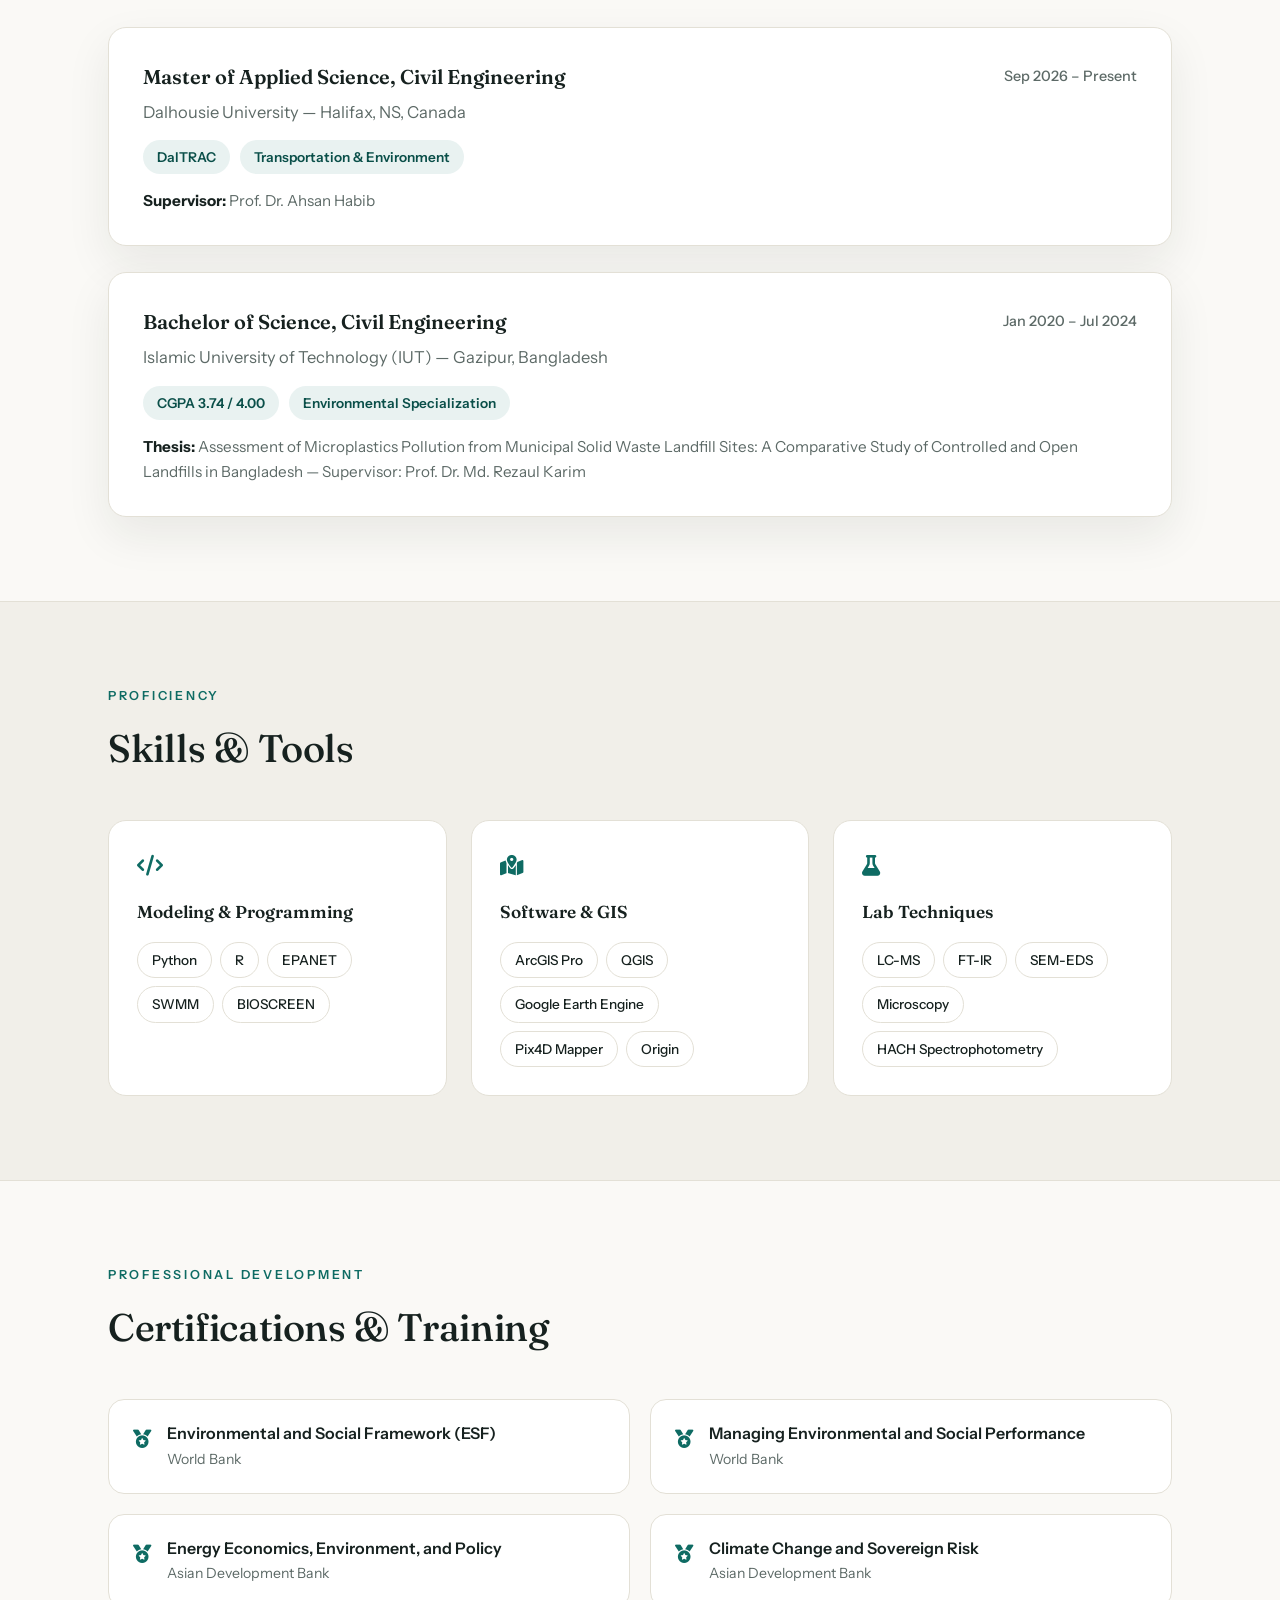
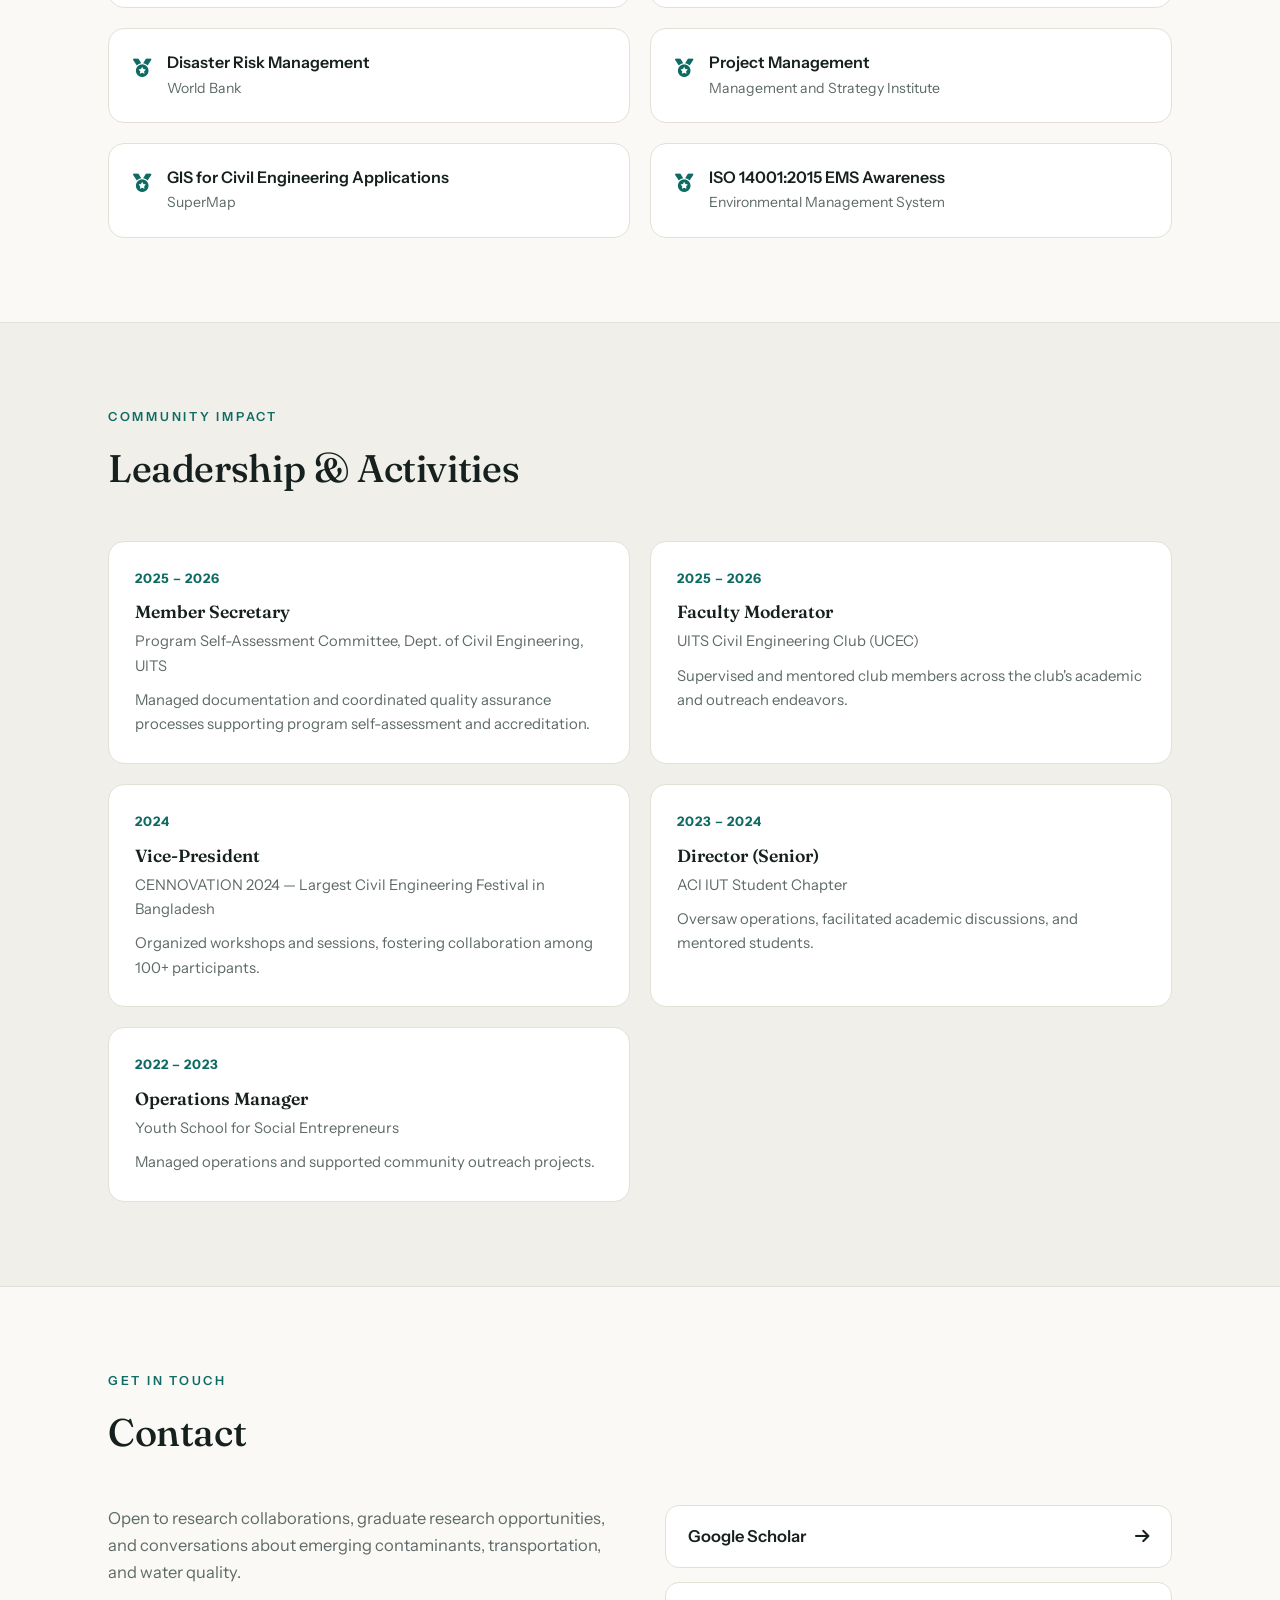
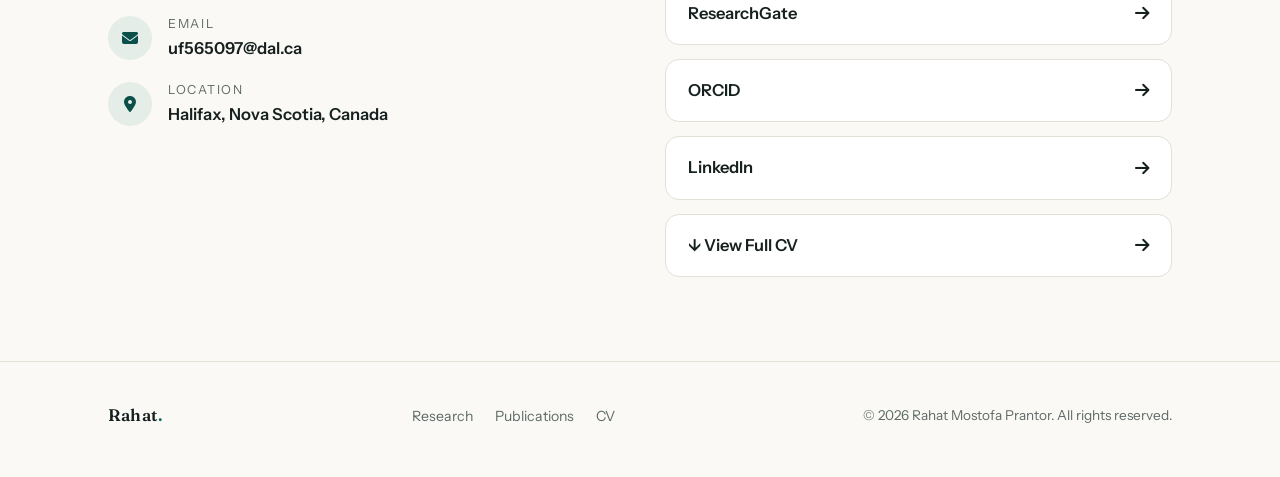
==== commit fe93b6e8: "Update index.html" ====
--- a/index.html
+++ b/index.html
@@ -26,10 +26,9 @@
     <a class="brand" href="index.html">Rahat<span>.</span></a>
     <ul class="nav-links" id="navLinks">
       <li><a href="#research">Research</a></li>
-      <li><a href="#publications">Publications</a></li>
+      <li><a href="pages/publications.html">Publications</a></li>
       <li><a href="#experience">Experience</a></li>
       <li><a href="#education">Education</a></li>
-      <li><a href="pages/projects.html">Projects</a></li>
       <li><a href="#contact">Contact</a></li>
     </ul>
     <div class="nav-actions">
@@ -230,18 +229,6 @@
         </ul>
       </div>
     </article>
-
-    <article class="entry">
-      <div class="entry-dates">Jan 2025 – Mar 2025</div>
-      <div>
-        <img class="org-logo" src="assets/images/badc-logo.png" alt="BADC logo">
-        <h3>Research Project — Irrigation Water Management &amp; Agricultural Information System</h3>
-        <p class="org"><em>Bangladesh Agricultural Development Corporation</em></p>
-        <ul>
-          <li>Conducted photogrammetry surveys and analyzed geospatial data of 11 districts for agricultural land use mapping.</li>
-        </ul>
-      </div>
-    </article>
   </div>
 </section>
 
@@ -413,8 +400,7 @@
     <a class="brand" href="index.html">Rahat<span>.</span></a>
     <ul class="footer-nav">
       <li><a href="#research">Research</a></li>
-      <li><a href="#publications">Publications</a></li>
-      <li><a href="pages/projects.html">Projects</a></li>
+      <li><a href="pages/publications.html">Publications</a></li>
       <li><a href="pages/cv.html">CV</a></li>
     </ul>
     <p class="copy">&copy; 2026 Rahat Mostofa Prantor. All rights reserved.</p>
@@ -423,7 +409,6 @@
 
 <script>
 (function () {
-  // Theme toggle with persistence
   var root = document.documentElement;
   var btn = document.getElementById("themeToggle");
   var icon = btn.querySelector("i");
@@ -444,7 +429,6 @@
     icon.className = t === "dark" ? "fa-solid fa-moon" : "fa-solid fa-sun";
   }
 
-  // Mobile menu
   var menuBtn = document.getElementById("menuBtn");
   var links = document.getElementById("navLinks");
   menuBtn.addEventListener("click", function () {
@@ -458,7 +442,6 @@
     }
   });
 
-  // Scroll reveal
   if ("IntersectionObserver" in window) {
     var io = new IntersectionObserver(function (entries) {
       entries.forEach(function (en) {
--- a/site/home.css
+++ b/site/home.css
@@ -0,0 +1,369 @@
+/* ============================================================
+   Home page — single-page portfolio
+   Light/dark themed, serif display + sans body
+   ============================================================ */
+
+:root {
+  --bg: #faf9f6;
+  --bg-soft: #f1efe9;
+  --panel: #ffffff;
+  --ink: #16211f;
+  --muted: #5d6a67;
+  --hairline: #e3e0d6;
+  --accent: #0e6b63;
+  --accent-ink: #0a4f49;
+  --accent-soft: rgba(14, 107, 99, 0.09);
+  --chip-bg: #ffffff;
+  --shadow: 0 18px 45px rgba(22, 33, 31, 0.08);
+  --nav-bg: rgba(250, 249, 246, 0.85);
+}
+
+[data-theme="dark"] {
+  --bg: #0f1514;
+  --bg-soft: #141b1a;
+  --panel: #17201e;
+  --ink: #ece9df;
+  --muted: #9aa6a2;
+  --hairline: #263230;
+  --accent: #56b8ab;
+  --accent-ink: #7ccdc2;
+  --accent-soft: rgba(86, 184, 171, 0.12);
+  --chip-bg: #17201e;
+  --shadow: 0 18px 45px rgba(0, 0, 0, 0.35);
+  --nav-bg: rgba(15, 21, 20, 0.85);
+}
+
+* { margin: 0; padding: 0; box-sizing: border-box; }
+
+html { scroll-behavior: smooth; scroll-padding-top: 90px; }
+
+body.home-v2 {
+  font-family: "Instrument Sans", "Segoe UI", system-ui, sans-serif;
+  background: var(--bg);
+  color: var(--ink);
+  line-height: 1.65;
+  font-size: 16.5px;
+  transition: background 0.35s ease, color 0.35s ease;
+  -webkit-font-smoothing: antialiased;
+}
+
+.wrap { max-width: 1120px; margin: 0 auto; padding: 0 28px; }
+
+::selection { background: var(--accent); color: #fff; }
+
+/* ---------- Nav ---------- */
+.nav {
+  position: fixed; inset: 0 0 auto 0; z-index: 50;
+  background: var(--nav-bg);
+  backdrop-filter: blur(14px);
+  -webkit-backdrop-filter: blur(14px);
+  border-bottom: 1px solid var(--hairline);
+}
+.nav-inner {
+  display: flex; align-items: center; justify-content: space-between;
+  height: 68px;
+}
+.brand {
+  font-family: "Fraunces", serif;
+  font-size: 1.25rem; font-weight: 600; letter-spacing: 0.01em;
+  color: var(--ink); text-decoration: none; white-space: nowrap;
+}
+.brand span { color: var(--accent); }
+.nav-links { display: flex; align-items: center; gap: 26px; list-style: none; }
+.nav-links a {
+  color: var(--muted); text-decoration: none; font-size: 0.92rem;
+  font-weight: 500; letter-spacing: 0.02em; transition: color 0.2s ease;
+}
+.nav-links a:hover, .nav-links a:focus-visible { color: var(--accent); }
+.nav-actions { display: flex; align-items: center; gap: 12px; }
+.theme-toggle {
+  background: none; border: 1px solid var(--hairline); color: var(--ink);
+  width: 38px; height: 38px; border-radius: 50%; cursor: pointer;
+  font-size: 0.95rem; display: grid; place-items: center;
+  transition: border-color 0.2s ease, color 0.2s ease;
+}
+.theme-toggle:hover { border-color: var(--accent); color: var(--accent); }
+.nav-cv {
+  text-decoration: none; font-size: 0.88rem; font-weight: 600;
+  color: var(--accent); border: 1px solid var(--accent);
+  padding: 8px 16px; border-radius: 999px; white-space: nowrap;
+  transition: background 0.2s ease, color 0.2s ease;
+}
+.nav-cv:hover, .nav-cv:focus-visible { background: var(--accent); color: #fff; }
+.menu-btn {
+  display: none; background: none; border: 1px solid var(--hairline);
+  color: var(--ink); width: 38px; height: 38px; border-radius: 8px;
+  cursor: pointer; font-size: 1rem;
+}
+
+/* ---------- Hero ---------- */
+.hero { padding: 150px 0 90px; }
+.hero-grid {
+  display: grid; grid-template-columns: 1.15fr 0.85fr;
+  gap: 56px; align-items: center;
+}
+.eyebrow {
+  font-size: 0.8rem; font-weight: 600; letter-spacing: 0.22em;
+  text-transform: uppercase; color: var(--accent);
+  margin-bottom: 18px;
+}
+.hero h1 {
+  font-family: "Fraunces", serif;
+  font-size: clamp(2.5rem, 5.4vw, 4.1rem);
+  font-weight: 500; line-height: 1.08; letter-spacing: -0.015em;
+  margin-bottom: 22px;
+}
+.hero h1 em {
+  font-style: italic; font-weight: 400; color: var(--accent-ink);
+}
+.role-tag {
+  display: inline-block; font-size: 0.85rem; font-weight: 600;
+  letter-spacing: 0.08em; text-transform: uppercase; color: var(--muted);
+  border: 1px solid var(--hairline); border-radius: 999px;
+  padding: 6px 16px; margin-bottom: 22px; background: var(--panel);
+}
+.hero-bio { color: var(--muted); max-width: 56ch; margin-bottom: 30px; }
+.hero-bio a { color: var(--accent); text-decoration: none; border-bottom: 1px solid var(--accent-soft); }
+.hero-bio a:hover { border-bottom-color: var(--accent); }
+.hero-cta { display: flex; flex-wrap: wrap; gap: 14px; margin-bottom: 30px; }
+.btn {
+  text-decoration: none; font-weight: 600; font-size: 0.95rem;
+  padding: 13px 26px; border-radius: 999px; transition: all 0.22s ease;
+  display: inline-flex; align-items: center; gap: 8px;
+}
+.btn-solid { background: var(--accent); color: #fff; border: 1px solid var(--accent); }
+.btn-solid:hover { background: var(--accent-ink); border-color: var(--accent-ink); transform: translateY(-2px); }
+.btn-ghost { color: var(--ink); border: 1px solid var(--hairline); background: var(--panel); }
+.btn-ghost:hover { border-color: var(--accent); color: var(--accent); transform: translateY(-2px); }
+.hero-social { display: flex; gap: 12px; }
+.hero-social a {
+  width: 42px; height: 42px; border-radius: 50%;
+  border: 1px solid var(--hairline); background: var(--panel);
+  color: var(--muted); display: grid; place-items: center;
+  font-size: 1.05rem; text-decoration: none;
+  transition: all 0.22s ease;
+}
+.hero-social a:hover, .hero-social a:focus-visible {
+  color: #fff; background: var(--accent); border-color: var(--accent);
+  transform: translateY(-3px);
+}
+.hero-photo { position: relative; }
+.hero-photo::before {
+  content: ""; position: absolute; inset: 18px -18px -18px 18px;
+  border: 1px solid var(--accent); border-radius: 22px; opacity: 0.35;
+}
+.hero-photo img {
+  position: relative; width: 100%; display: block;
+  border-radius: 22px; box-shadow: var(--shadow);
+  aspect-ratio: 4 / 5; object-fit: cover;
+}
+.scroll-hint {
+  margin-top: 70px; text-align: center; color: var(--muted);
+  font-size: 0.78rem; letter-spacing: 0.25em; text-transform: uppercase;
+}
+.scroll-hint::after {
+  content: ""; display: block; width: 1px; height: 44px;
+  margin: 12px auto 0; background: linear-gradient(var(--accent), transparent);
+}
+
+/* ---------- Sections ---------- */
+.section { padding: 84px 0; border-top: 1px solid var(--hairline); }
+.section.alt { background: var(--bg-soft); }
+.sec-eyebrow {
+  font-size: 0.78rem; font-weight: 600; letter-spacing: 0.22em;
+  text-transform: uppercase; color: var(--accent); margin-bottom: 10px;
+}
+.sec-title {
+  font-family: "Fraunces", serif; font-weight: 500;
+  font-size: clamp(1.8rem, 3vw, 2.4rem); letter-spacing: -0.01em;
+  margin-bottom: 40px;
+}
+
+/* Interests chips */
+.chips { display: flex; flex-wrap: wrap; gap: 12px; }
+.chip {
+  padding: 9px 20px; border-radius: 999px; font-size: 0.92rem; font-weight: 500;
+  border: 1px solid var(--hairline); background: var(--chip-bg); color: var(--ink);
+  transition: all 0.22s ease; cursor: default;
+}
+.chip:hover { border-color: var(--accent); color: var(--accent); transform: translateY(-2px); }
+
+/* Timeline entries (research / professional experience) */
+.entry {
+  display: grid; grid-template-columns: 190px 1fr; gap: 30px;
+  padding: 34px 0; border-top: 1px solid var(--hairline);
+}
+.entry:first-of-type { border-top: none; padding-top: 0; }
+.entry-dates { color: var(--muted); font-size: 0.9rem; font-weight: 500; padding-top: 4px; }
+.entry h3 { font-family: "Fraunces", serif; font-weight: 600; font-size: 1.28rem; margin-bottom: 4px; }
+.entry .org { color: var(--muted); margin-bottom: 4px; }
+.entry .org em { color: var(--ink); font-style: italic; }
+.entry .org a { color: var(--accent); text-decoration: none; }
+.entry .org a:hover { text-decoration: underline; }
+.entry .sup { color: var(--muted); font-size: 0.9rem; margin-bottom: 12px; }
+.entry ul { list-style: none; margin-top: 12px; }
+.entry ul li {
+  position: relative; padding-left: 22px; margin-bottom: 9px;
+  color: var(--muted); font-size: 0.97rem;
+}
+.entry ul li::before {
+  content: ""; position: absolute; left: 0; top: 0.62em;
+  width: 7px; height: 7px; border-radius: 50%; background: var(--accent); opacity: 0.7;
+}
+.org-logo {
+  width: 44px; height: 44px; object-fit: contain; border-radius: 10px;
+  background: #fff; border: 1px solid var(--hairline); padding: 5px;
+  float: right; margin-left: 16px;
+}
+
+/* Publications */
+.pub {
+  display: grid; grid-template-columns: 70px 1fr; gap: 26px;
+  padding: 32px 0; border-top: 1px solid var(--hairline);
+}
+.pub:first-of-type { border-top: none; padding-top: 0; }
+.pub-num {
+  font-family: "Fraunces", serif; font-size: 1.6rem; font-weight: 300;
+  color: var(--muted); opacity: 0.55; padding-top: 2px;
+}
+.pub-meta { display: flex; align-items: center; gap: 12px; margin-bottom: 10px; flex-wrap: wrap; }
+.badge {
+  font-size: 0.72rem; font-weight: 700; letter-spacing: 0.1em; text-transform: uppercase;
+  padding: 4px 12px; border-radius: 999px;
+  background: var(--accent-soft); color: var(--accent-ink);
+}
+.badge.neutral { background: transparent; border: 1px solid var(--hairline); color: var(--muted); }
+.pub h3 { font-family: "Fraunces", serif; font-weight: 500; font-size: 1.18rem; line-height: 1.4; margin-bottom: 8px; }
+.pub .authors { color: var(--muted); font-size: 0.92rem; margin-bottom: 4px; }
+.pub .authors strong { color: var(--ink); font-weight: 600; }
+.pub .venue { color: var(--muted); font-size: 0.92rem; font-style: italic; margin-bottom: 10px; }
+.pub-link { color: var(--accent); text-decoration: none; font-weight: 600; font-size: 0.92rem; }
+.pub-link:hover { text-decoration: underline; }
+.sec-more { margin-top: 34px; }
+.sec-more a { color: var(--accent); text-decoration: none; font-weight: 600; }
+.sec-more a:hover { text-decoration: underline; }
+
+/* Education cards */
+.edu-grid { display: grid; gap: 26px; }
+.edu-card {
+  background: var(--panel); border: 1px solid var(--hairline); border-radius: 18px;
+  padding: 32px 34px; box-shadow: var(--shadow);
+}
+.edu-head { display: flex; justify-content: space-between; gap: 18px; flex-wrap: wrap; margin-bottom: 6px; }
+.edu-card h3 { font-family: "Fraunces", serif; font-weight: 600; font-size: 1.25rem; }
+.edu-dates { color: var(--muted); font-size: 0.9rem; font-weight: 500; white-space: nowrap; padding-top: 5px; }
+.edu-card .org { color: var(--muted); margin-bottom: 14px; }
+.edu-facts { display: flex; flex-wrap: wrap; gap: 10px; margin-bottom: 14px; }
+.fact {
+  font-size: 0.85rem; font-weight: 600; padding: 6px 14px; border-radius: 999px;
+  background: var(--accent-soft); color: var(--accent-ink);
+}
+.edu-card .thesis { color: var(--muted); font-size: 0.95rem; }
+.edu-card .thesis strong { color: var(--ink); }
+
+/* Skills */
+.skills-grid { display: grid; grid-template-columns: repeat(3, 1fr); gap: 24px; }
+.skill-card {
+  background: var(--panel); border: 1px solid var(--hairline); border-radius: 18px;
+  padding: 28px;
+}
+.skill-card .icon { font-size: 1.3rem; color: var(--accent); margin-bottom: 14px; }
+.skill-card h3 { font-family: "Fraunces", serif; font-weight: 600; font-size: 1.08rem; margin-bottom: 16px; }
+.skill-card .chips { gap: 8px; }
+.skill-card .chip { font-size: 0.85rem; padding: 6px 14px; }
+
+/* Certifications */
+.cert-grid { display: grid; grid-template-columns: repeat(2, 1fr); gap: 20px; }
+.cert {
+  display: flex; gap: 16px; align-items: flex-start;
+  background: var(--panel); border: 1px solid var(--hairline);
+  border-radius: 16px; padding: 22px 24px;
+}
+.cert .icon { color: var(--accent); font-size: 1.15rem; padding-top: 3px; }
+.cert h3 { font-size: 1rem; font-weight: 600; margin-bottom: 3px; line-height: 1.4; }
+.cert p { color: var(--muted); font-size: 0.88rem; }
+
+/* Leadership */
+.lead-grid { display: grid; grid-template-columns: repeat(2, 1fr); gap: 20px; }
+.lead-card {
+  background: var(--panel); border: 1px solid var(--hairline);
+  border-radius: 16px; padding: 26px;
+}
+.lead-card .dates { color: var(--accent); font-size: 0.82rem; font-weight: 700; letter-spacing: 0.08em; text-transform: uppercase; margin-bottom: 8px; }
+.lead-card h3 { font-family: "Fraunces", serif; font-weight: 600; font-size: 1.1rem; margin-bottom: 3px; }
+.lead-card .org { color: var(--muted); font-size: 0.92rem; margin-bottom: 10px; }
+.lead-card p { color: var(--muted); font-size: 0.93rem; }
+
+/* Contact */
+.contact-grid { display: grid; grid-template-columns: 1fr 1fr; gap: 50px; align-items: start; }
+.contact-lede { color: var(--muted); max-width: 46ch; margin-bottom: 28px; }
+.contact-row { display: flex; align-items: center; gap: 16px; margin-bottom: 18px; }
+.contact-row .icon {
+  width: 44px; height: 44px; border-radius: 50%; flex: none;
+  background: var(--accent-soft); color: var(--accent-ink);
+  display: grid; place-items: center; font-size: 1rem;
+}
+.contact-row .label { font-size: 0.78rem; text-transform: uppercase; letter-spacing: 0.14em; color: var(--muted); }
+.contact-row .value { font-weight: 600; }
+.contact-row a { color: var(--ink); text-decoration: none; }
+.contact-row a:hover { color: var(--accent); }
+.contact-links { display: flex; flex-direction: column; gap: 14px; }
+.contact-links a {
+  display: flex; justify-content: space-between; align-items: center;
+  text-decoration: none; color: var(--ink); font-weight: 600;
+  border: 1px solid var(--hairline); background: var(--panel);
+  border-radius: 14px; padding: 17px 22px; transition: all 0.22s ease;
+}
+.contact-links a:hover { border-color: var(--accent); color: var(--accent); transform: translateX(4px); }
+
+/* Footer */
+.footer { border-top: 1px solid var(--hairline); padding: 40px 0 48px; }
+.footer-inner {
+  display: flex; justify-content: space-between; align-items: center;
+  flex-wrap: wrap; gap: 18px;
+}
+.footer .brand { font-size: 1.05rem; }
+.footer-nav { display: flex; gap: 22px; list-style: none; }
+.footer-nav a { color: var(--muted); text-decoration: none; font-size: 0.88rem; }
+.footer-nav a:hover { color: var(--accent); }
+.footer .copy { color: var(--muted); font-size: 0.85rem; }
+
+/* Reveal on scroll */
+.reveal { opacity: 0; transform: translateY(24px); transition: opacity 0.7s ease, transform 0.7s ease; }
+.reveal.in { opacity: 1; transform: none; }
+
+:focus-visible { outline: 2px solid var(--accent); outline-offset: 3px; border-radius: 4px; }
+
+@media (prefers-reduced-motion: reduce) {
+  html { scroll-behavior: auto; }
+  *, *::before, *::after { transition: none !important; animation: none !important; }
+  .reveal { opacity: 1; transform: none; }
+}
+
+/* ---------- Responsive ---------- */
+@media (max-width: 940px) {
+  .hero-grid { grid-template-columns: 1fr; gap: 44px; }
+  .hero-photo { max-width: 380px; margin: 0 auto; }
+  .skills-grid { grid-template-columns: 1fr 1fr; }
+  .contact-grid { grid-template-columns: 1fr; gap: 36px; }
+}
+
+@media (max-width: 720px) {
+  .nav-links {
+    position: fixed; top: 68px; right: 0; left: 0;
+    flex-direction: column; align-items: flex-start; gap: 0;
+    background: var(--bg); border-bottom: 1px solid var(--hairline);
+    padding: 8px 28px 18px; display: none;
+  }
+  .nav-links.open { display: flex; }
+  .nav-links li { width: 100%; }
+  .nav-links a { display: block; padding: 12px 0; font-size: 1rem; }
+  .menu-btn { display: grid; place-items: center; }
+  .nav-cv { display: none; }
+  .hero { padding-top: 120px; }
+  .entry { grid-template-columns: 1fr; gap: 8px; }
+  .pub { grid-template-columns: 1fr; gap: 6px; }
+  .pub-num { font-size: 1.2rem; }
+  .skills-grid, .cert-grid, .lead-grid { grid-template-columns: 1fr; }
+  .org-logo { width: 38px; height: 38px; }
+}
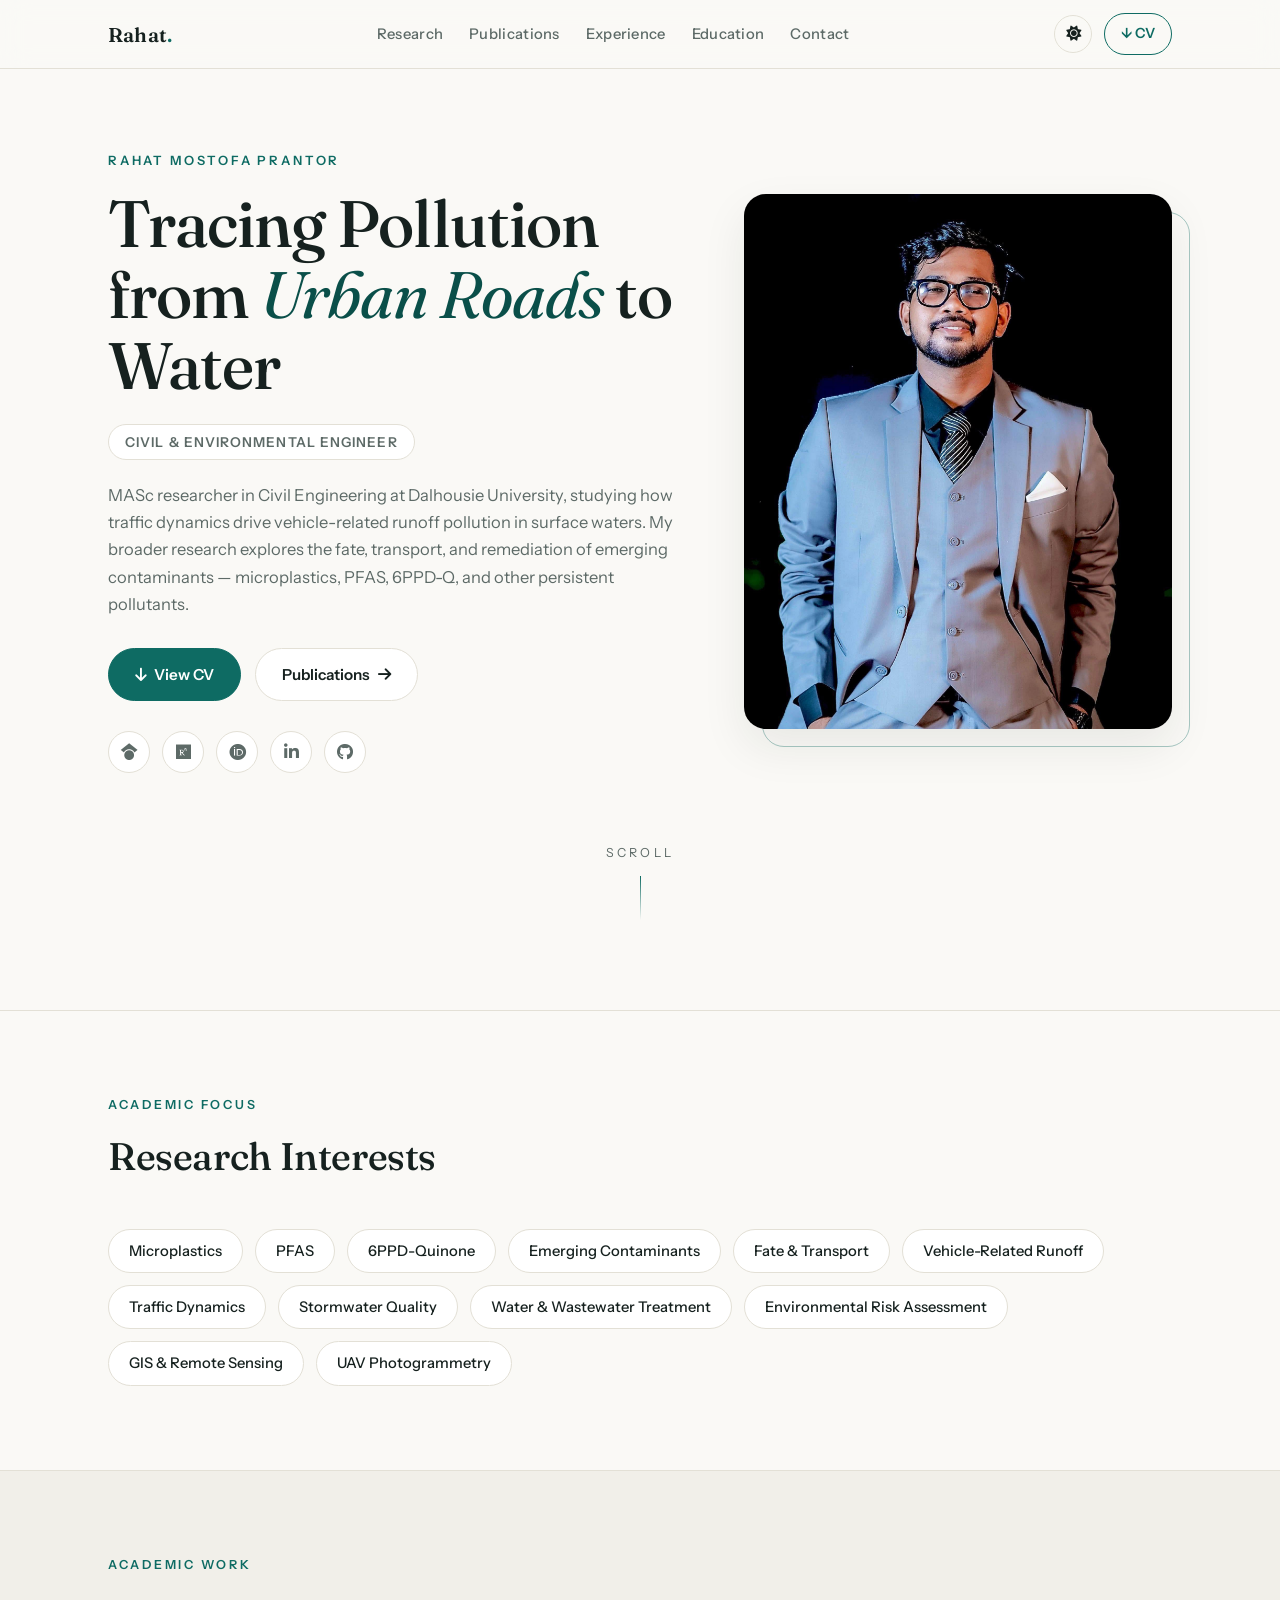
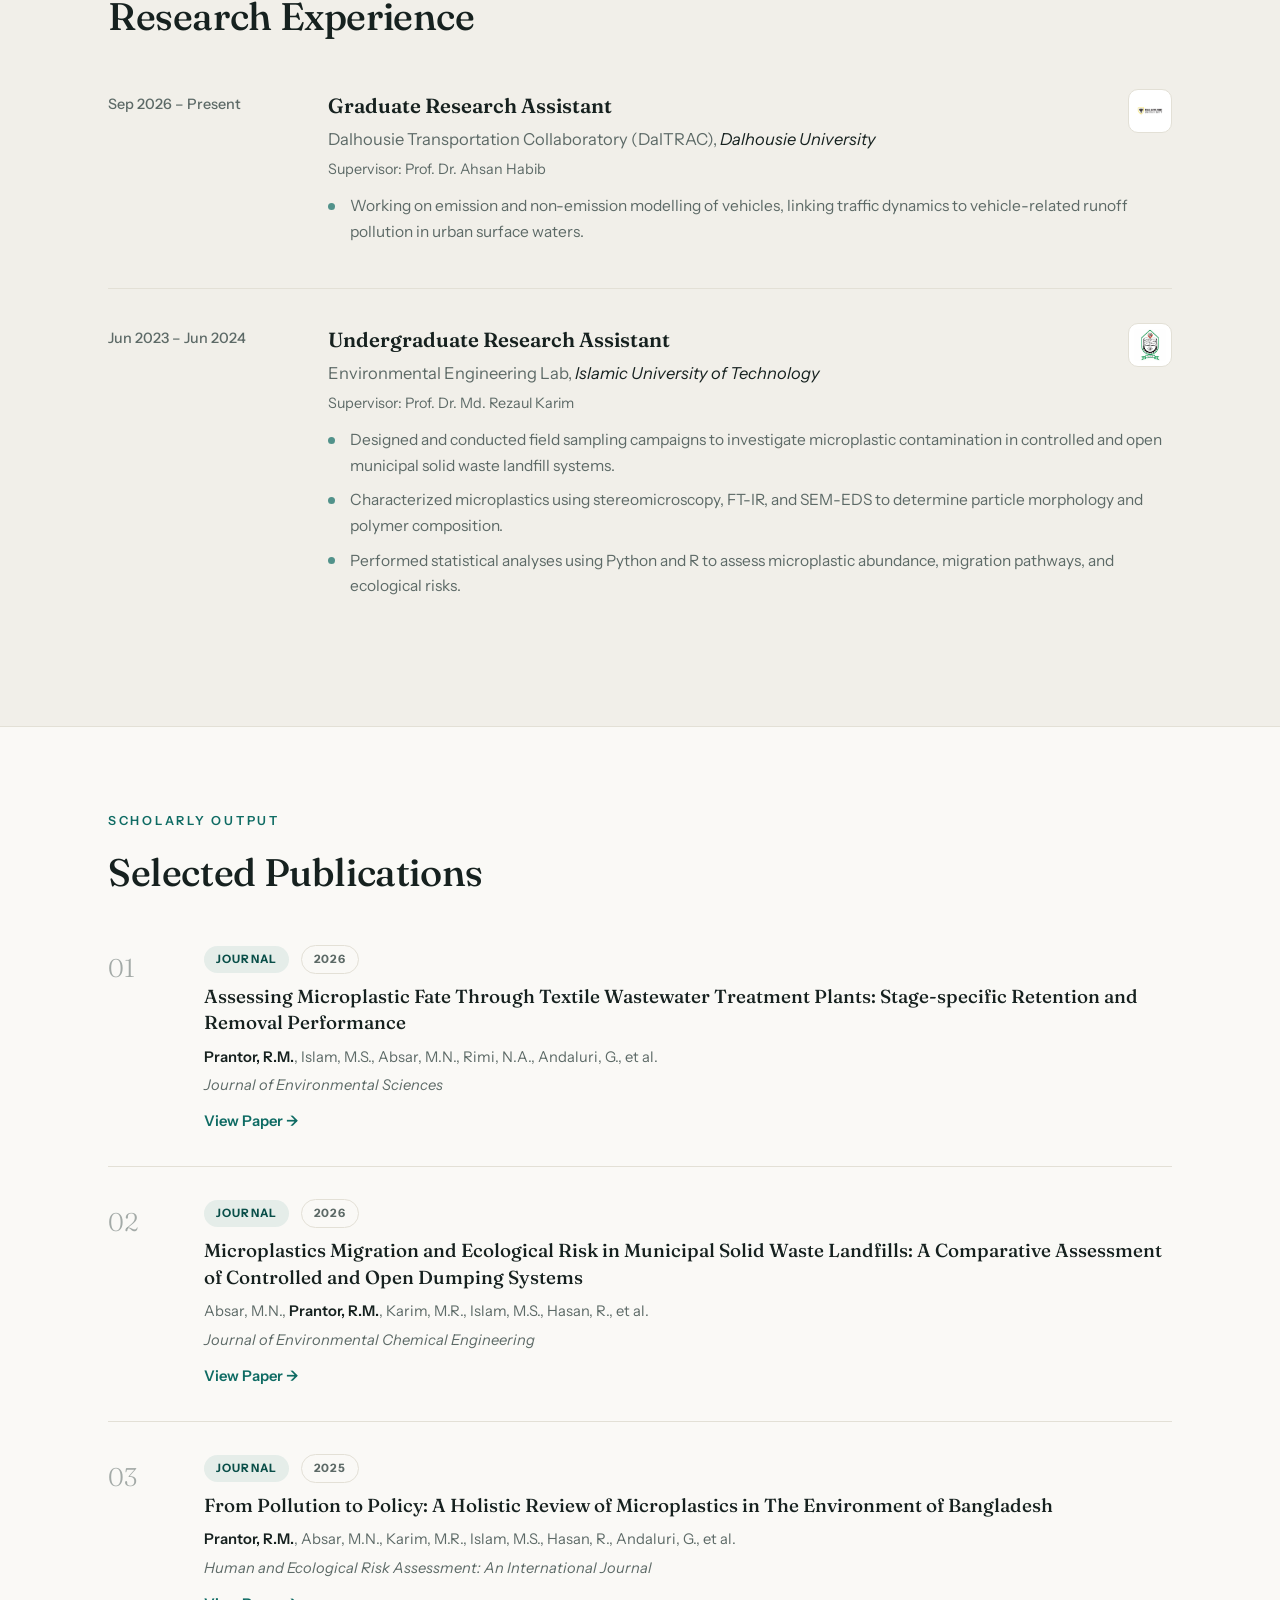
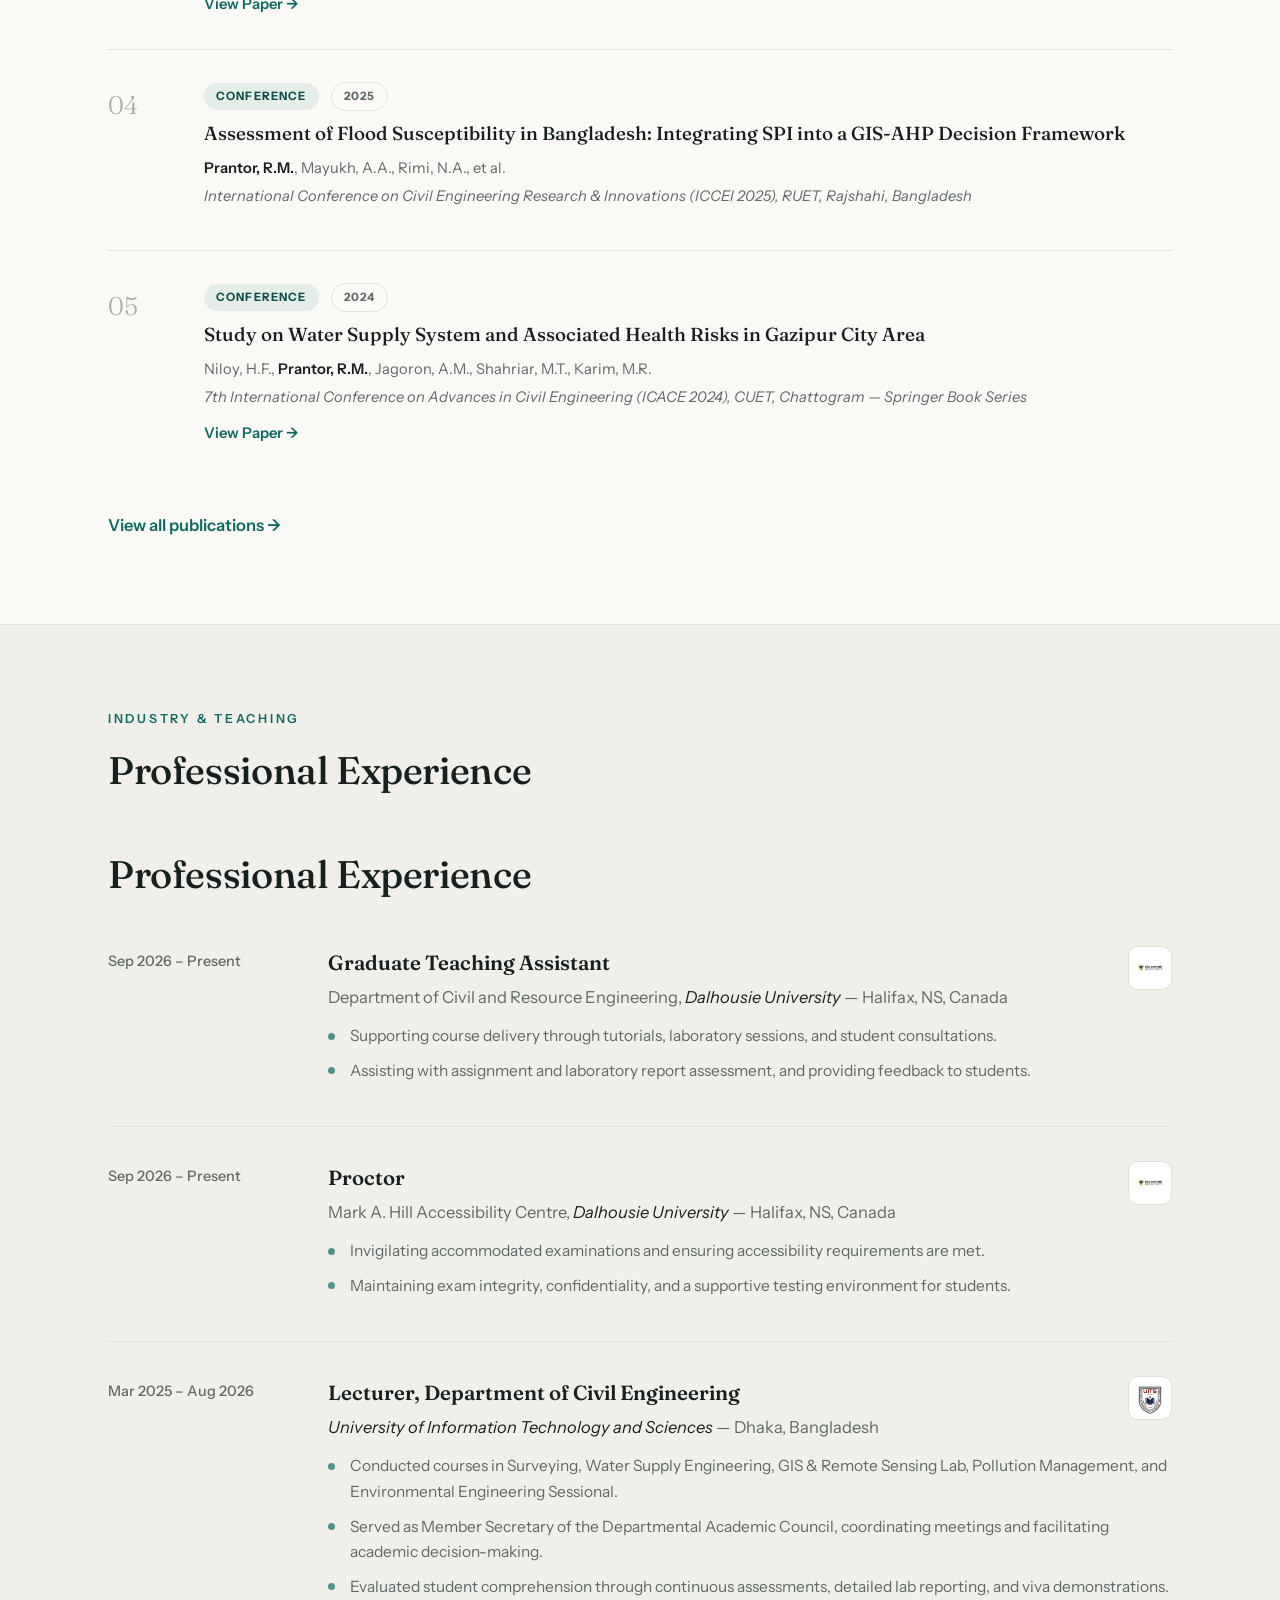
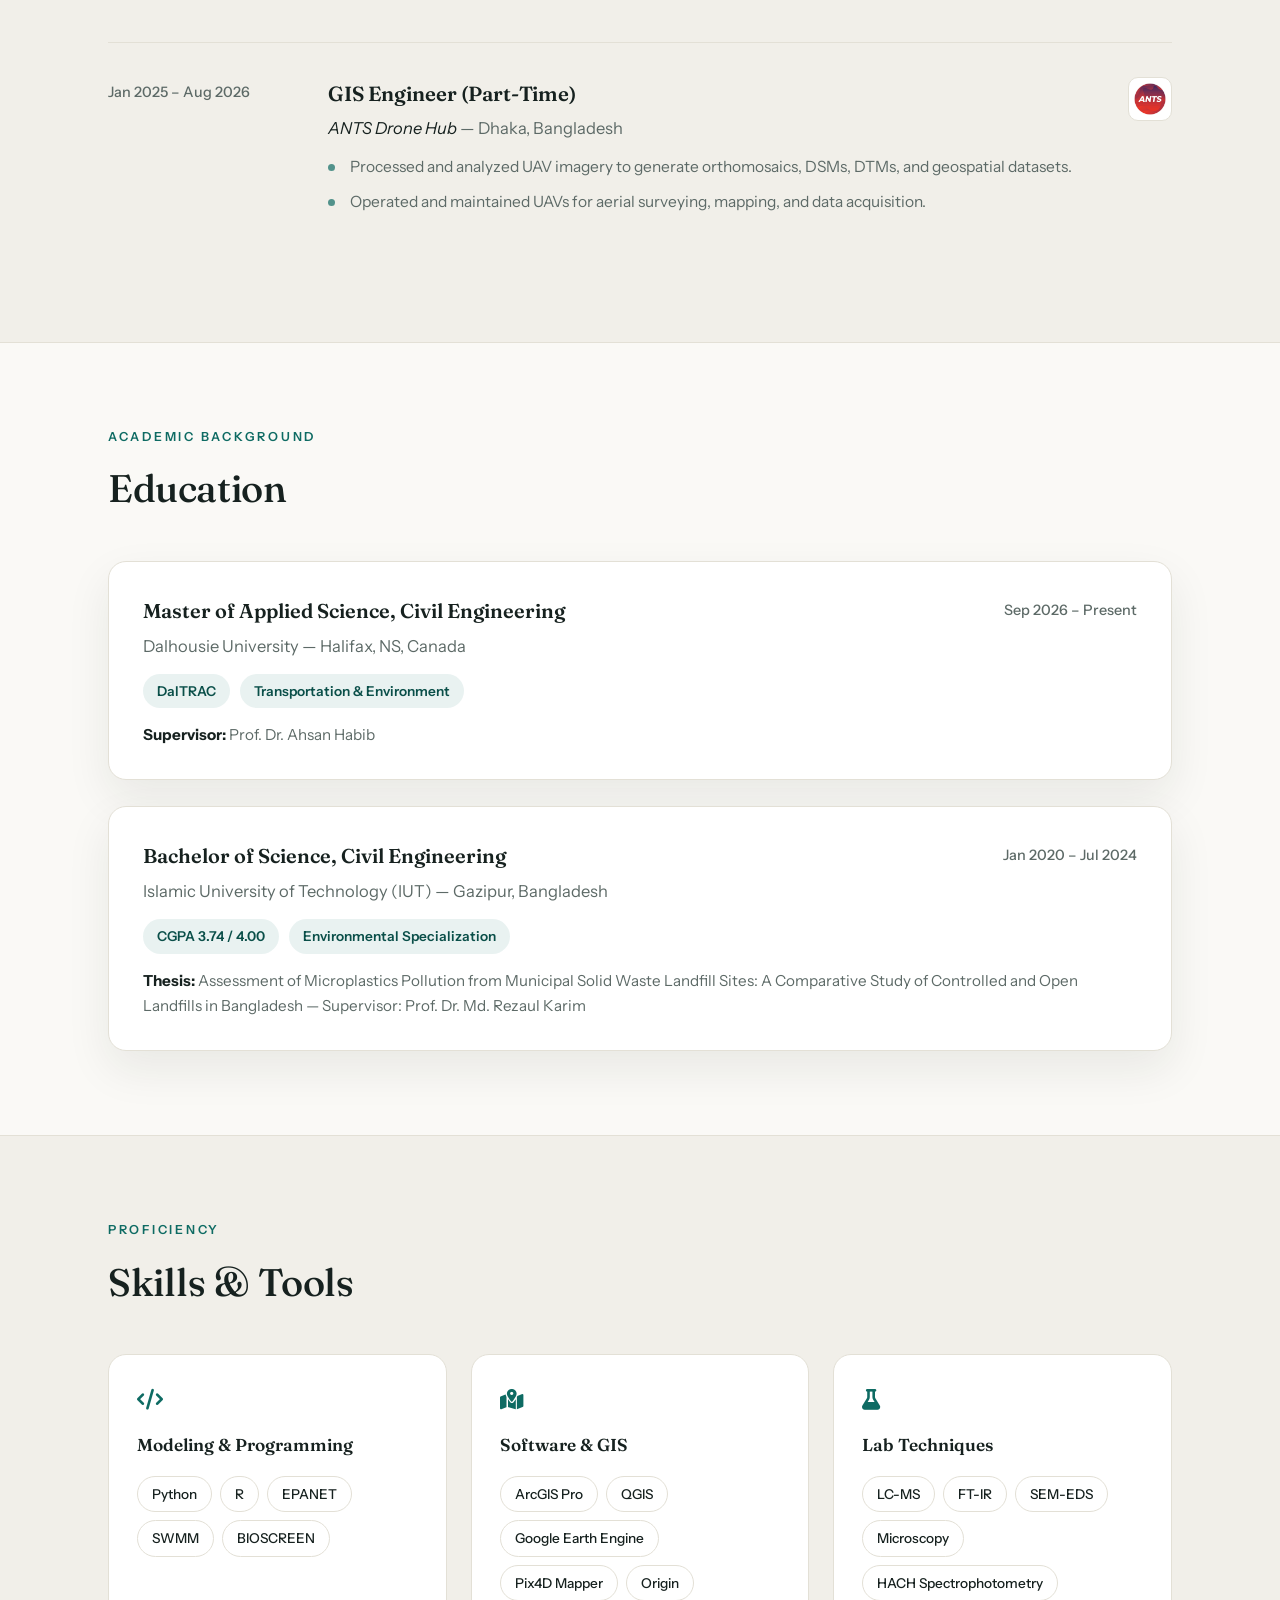
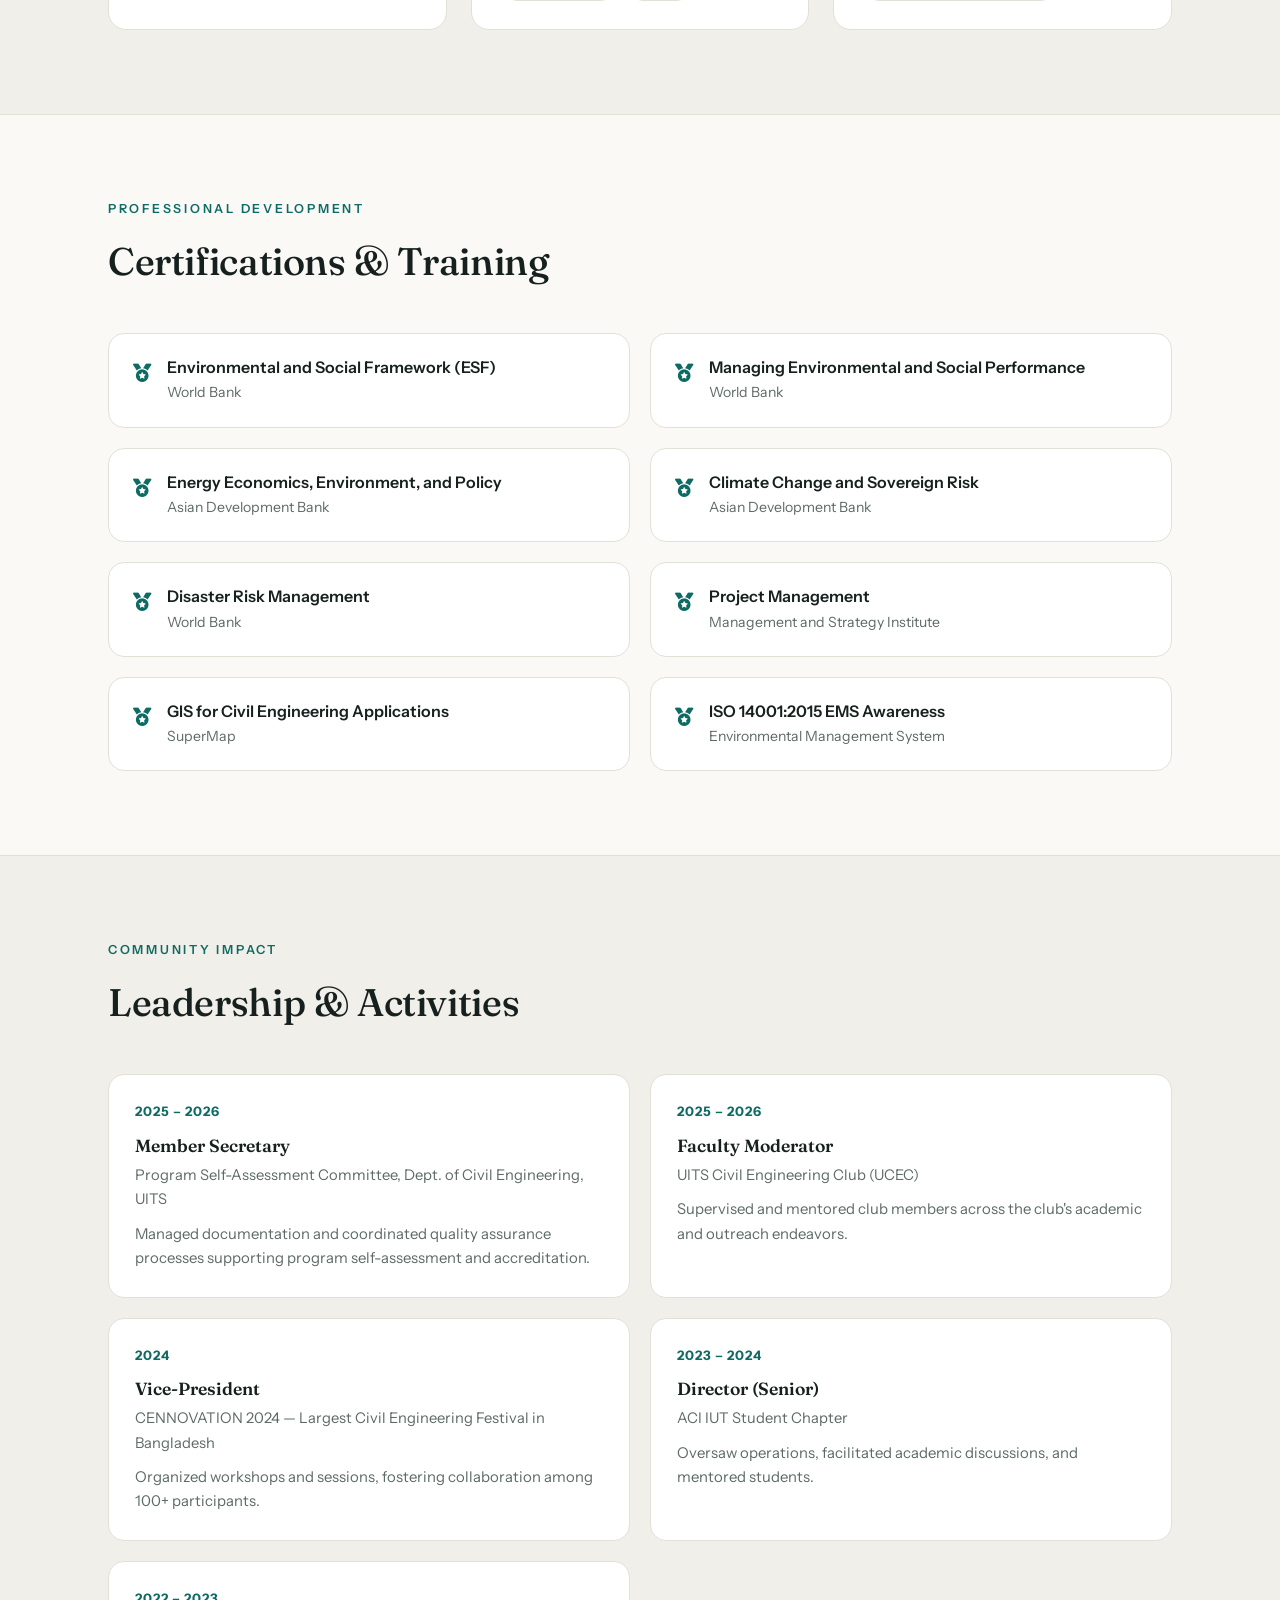
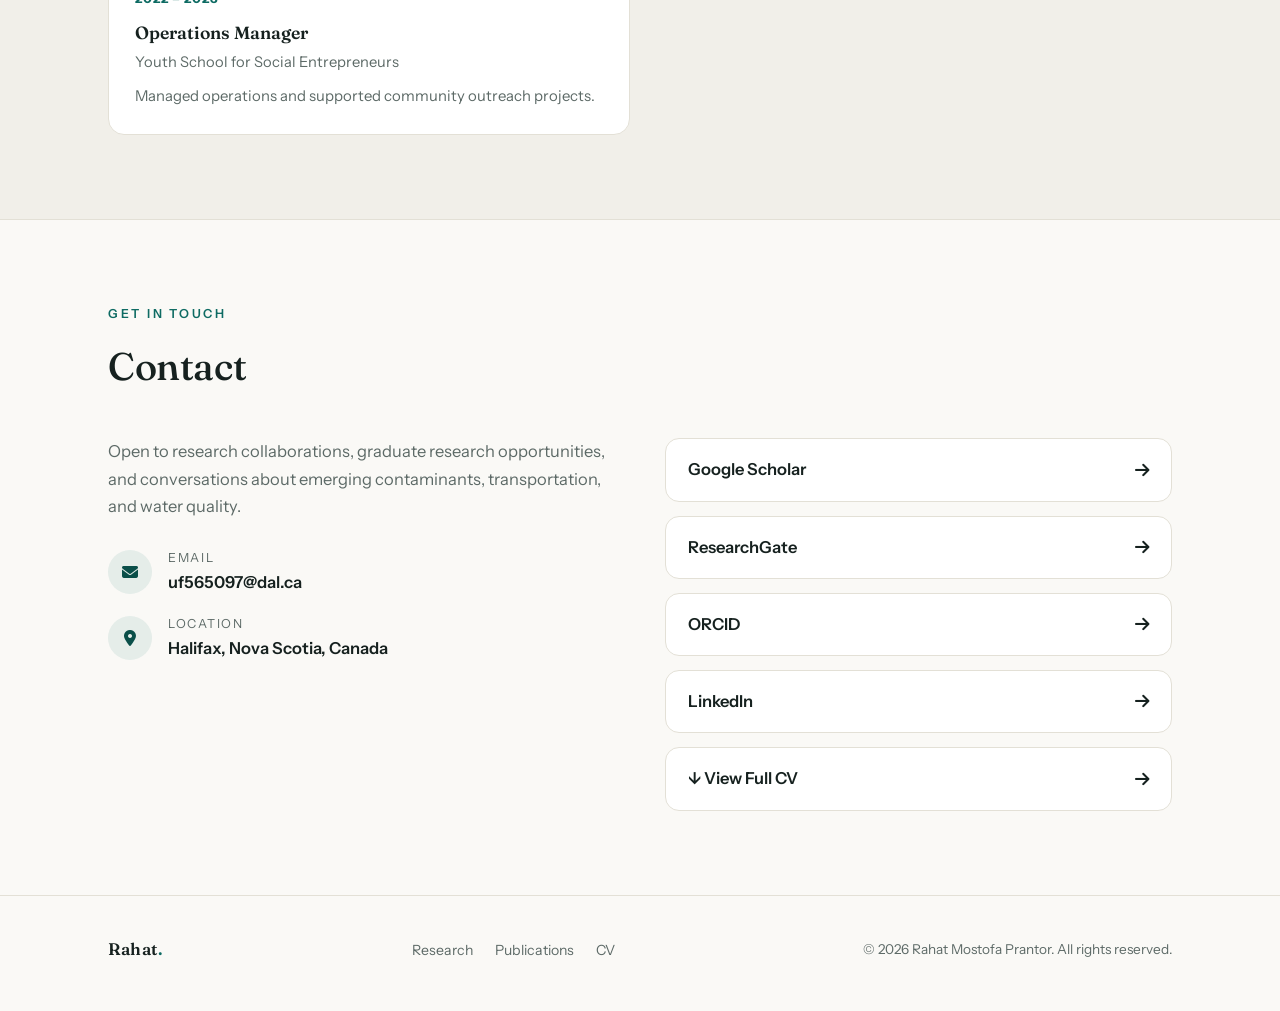
==== commit 2b5993b3: "Update index.html" ====
--- a/index.html
+++ b/index.html
@@ -202,7 +202,34 @@
   <div class="wrap reveal">
     <p class="sec-eyebrow">Industry &amp; Teaching</p>
     <h2 class="sec-title">Professional Experience</h2>
-
+    <h2 class="sec-title">Professional Experience</h2>
+
+    <article class="entry">
+      <div class="entry-dates">Sep 2026 – Present</div>
+      <div>
+        <img class="org-logo" src="assets/images/dalhousie-logo.png" alt="Dalhousie University logo">
+        <h3>Graduate Teaching Assistant</h3>
+        <p class="org">Department of Civil and Resource Engineering, <em>Dalhousie University</em> — Halifax, NS, Canada</p>
+        <ul>
+          <li>Supporting course delivery through tutorials, laboratory sessions, and student consultations.</li>
+          <li>Assisting with assignment and laboratory report assessment, and providing feedback to students.</li>
+        </ul>
+      </div>
+    </article>
+
+    <article class="entry">
+      <div class="entry-dates">Sep 2026 – Present</div>
+      <div>
+        <img class="org-logo" src="assets/images/dalhousie-logo.png" alt="Dalhousie University logo">
+        <h3>Proctor</h3>
+        <p class="org">Mark A. Hill Accessibility Centre, <em>Dalhousie University</em> — Halifax, NS, Canada</p>
+        <ul>
+          <li>Invigilating accommodated examinations and ensuring accessibility requirements are met.</li>
+          <li>Maintaining exam integrity, confidentiality, and a supportive testing environment for students.</li>
+        </ul>
+      </div>
+    </article>
+    
     <article class="entry">
       <div class="entry-dates">Mar 2025 – Aug 2026</div>
       <div>
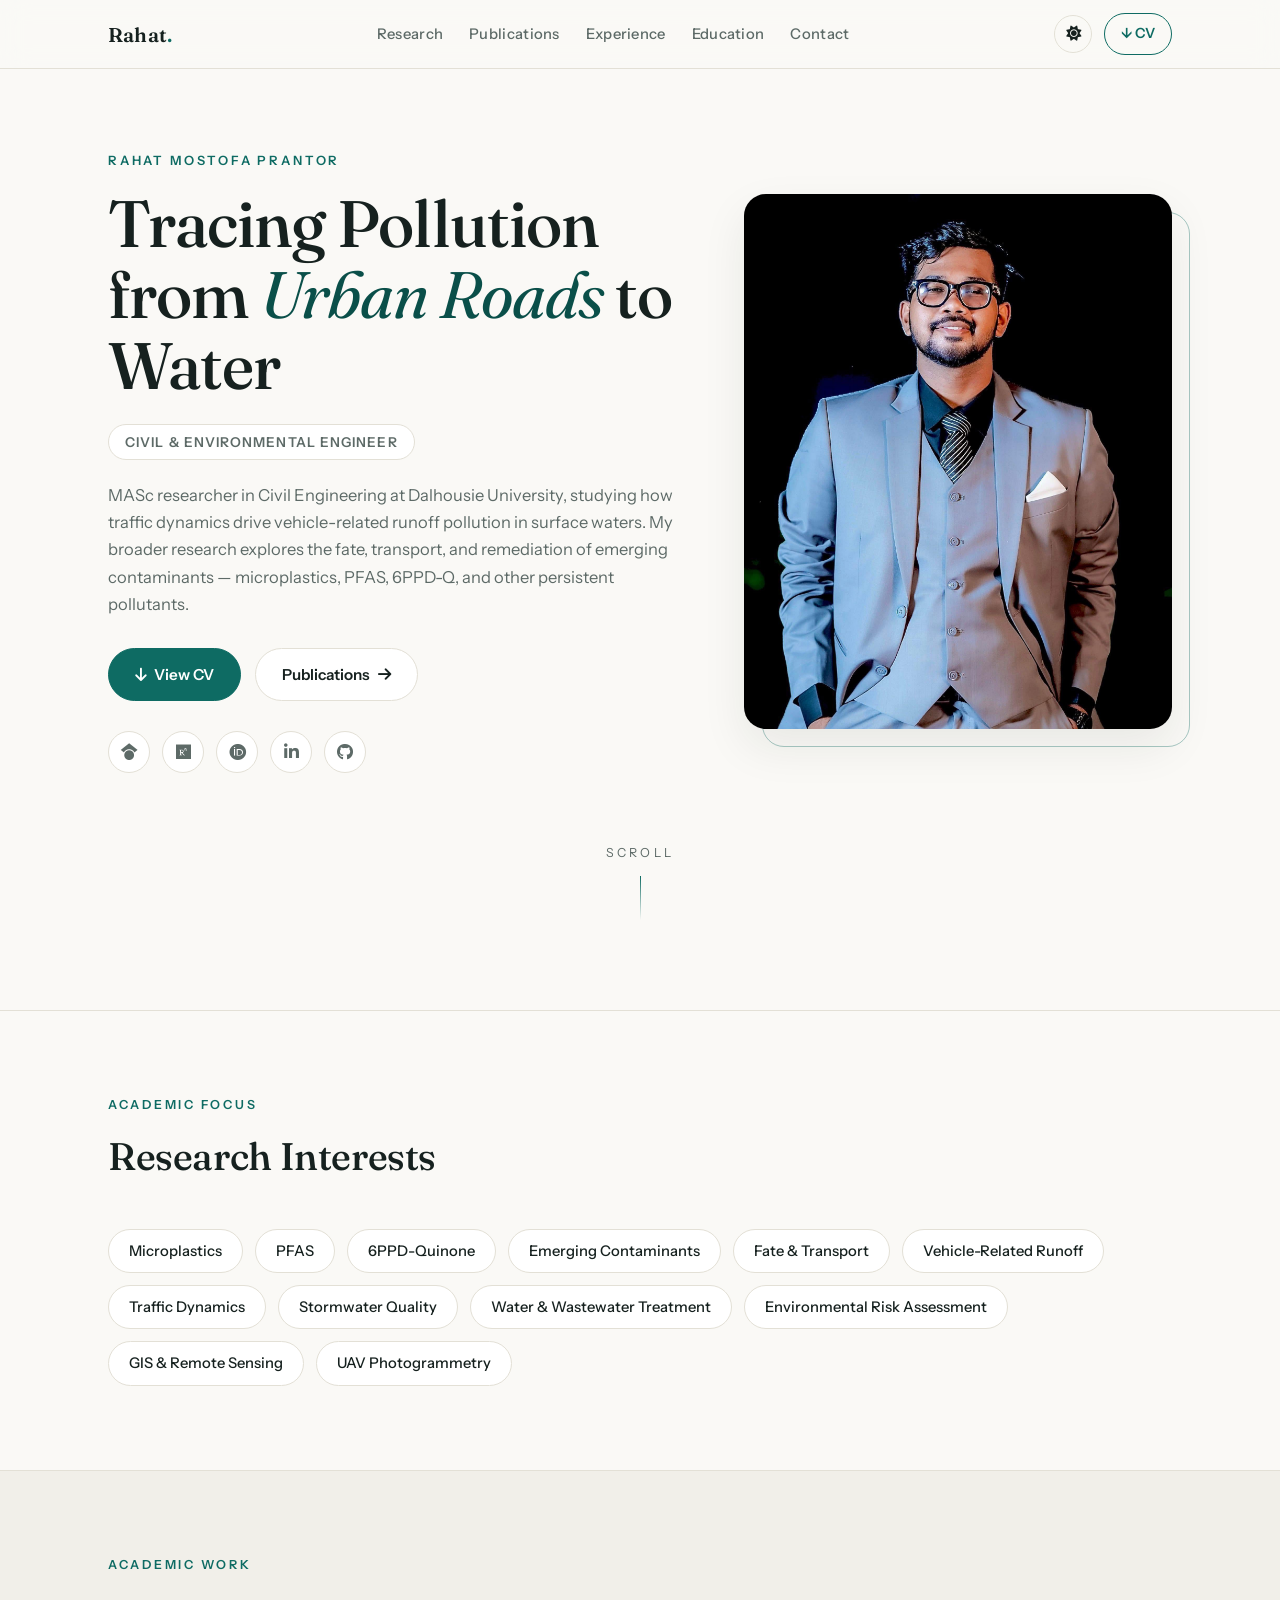
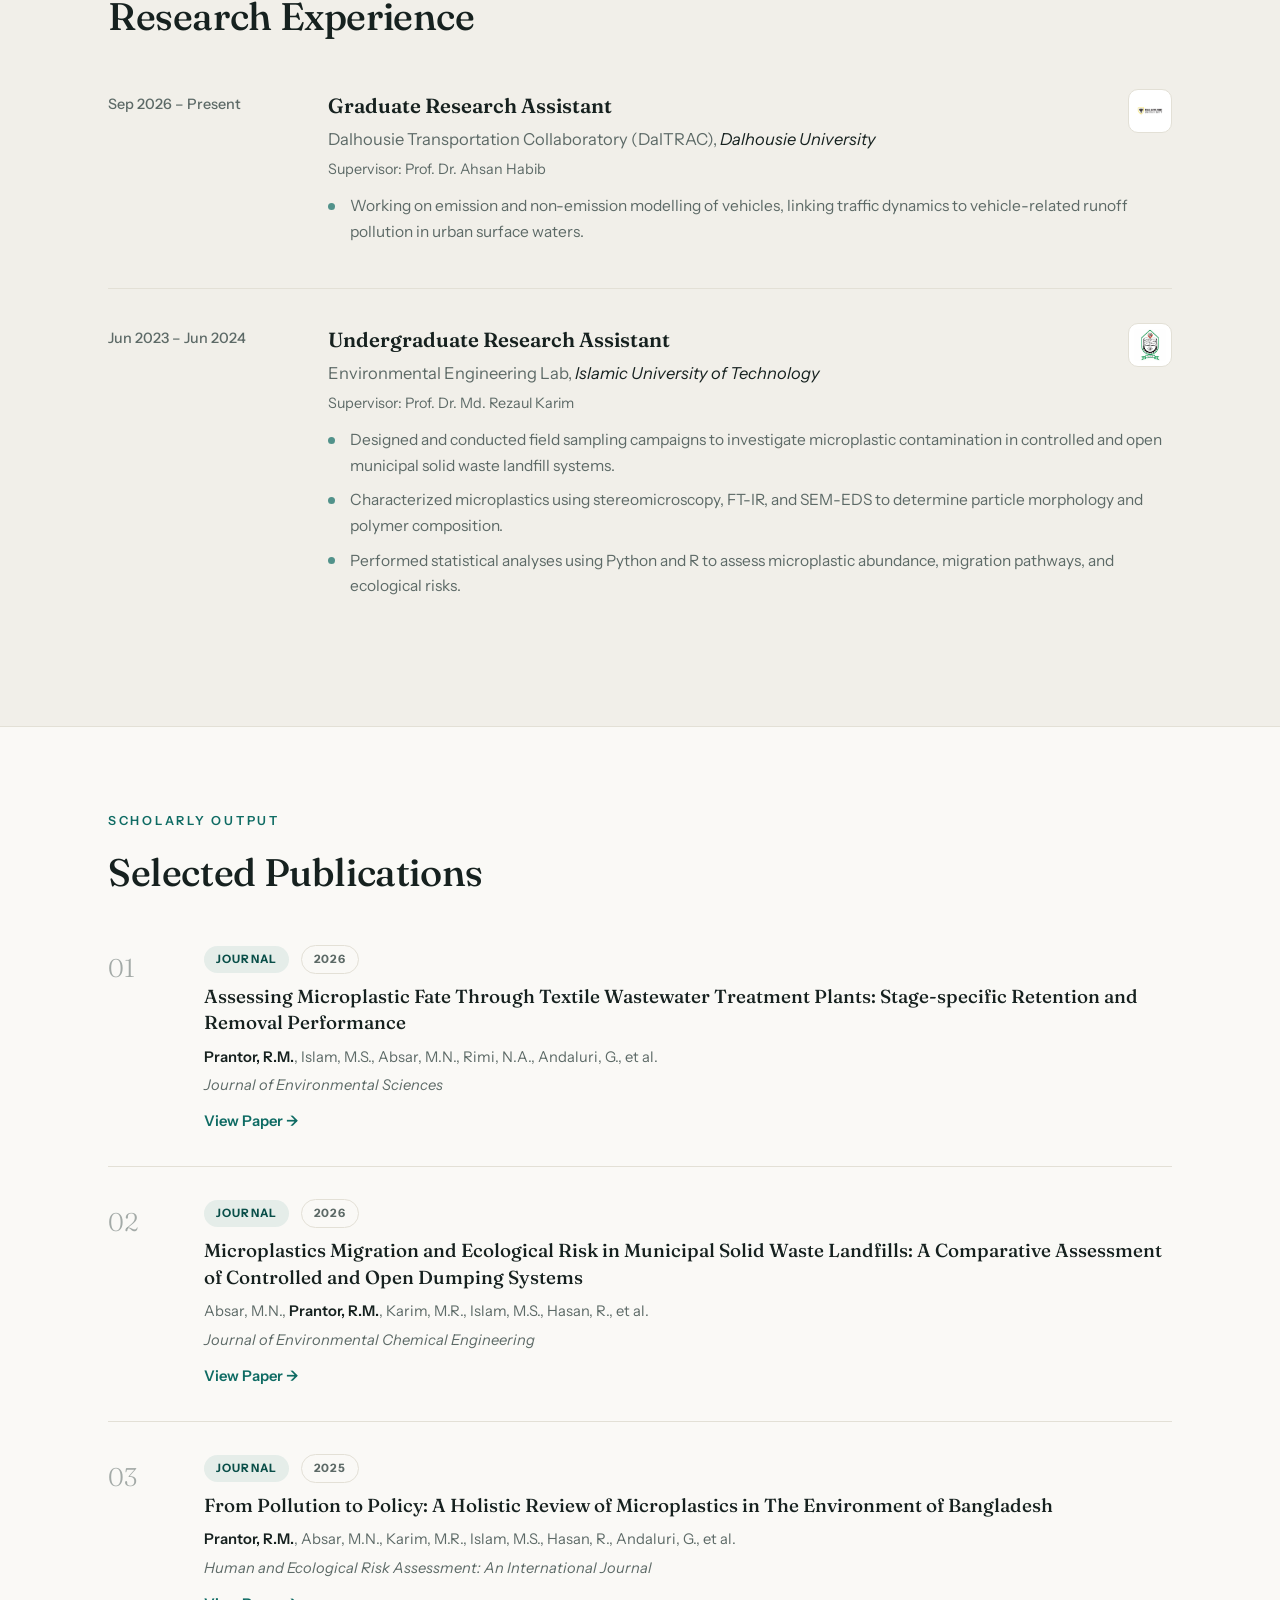
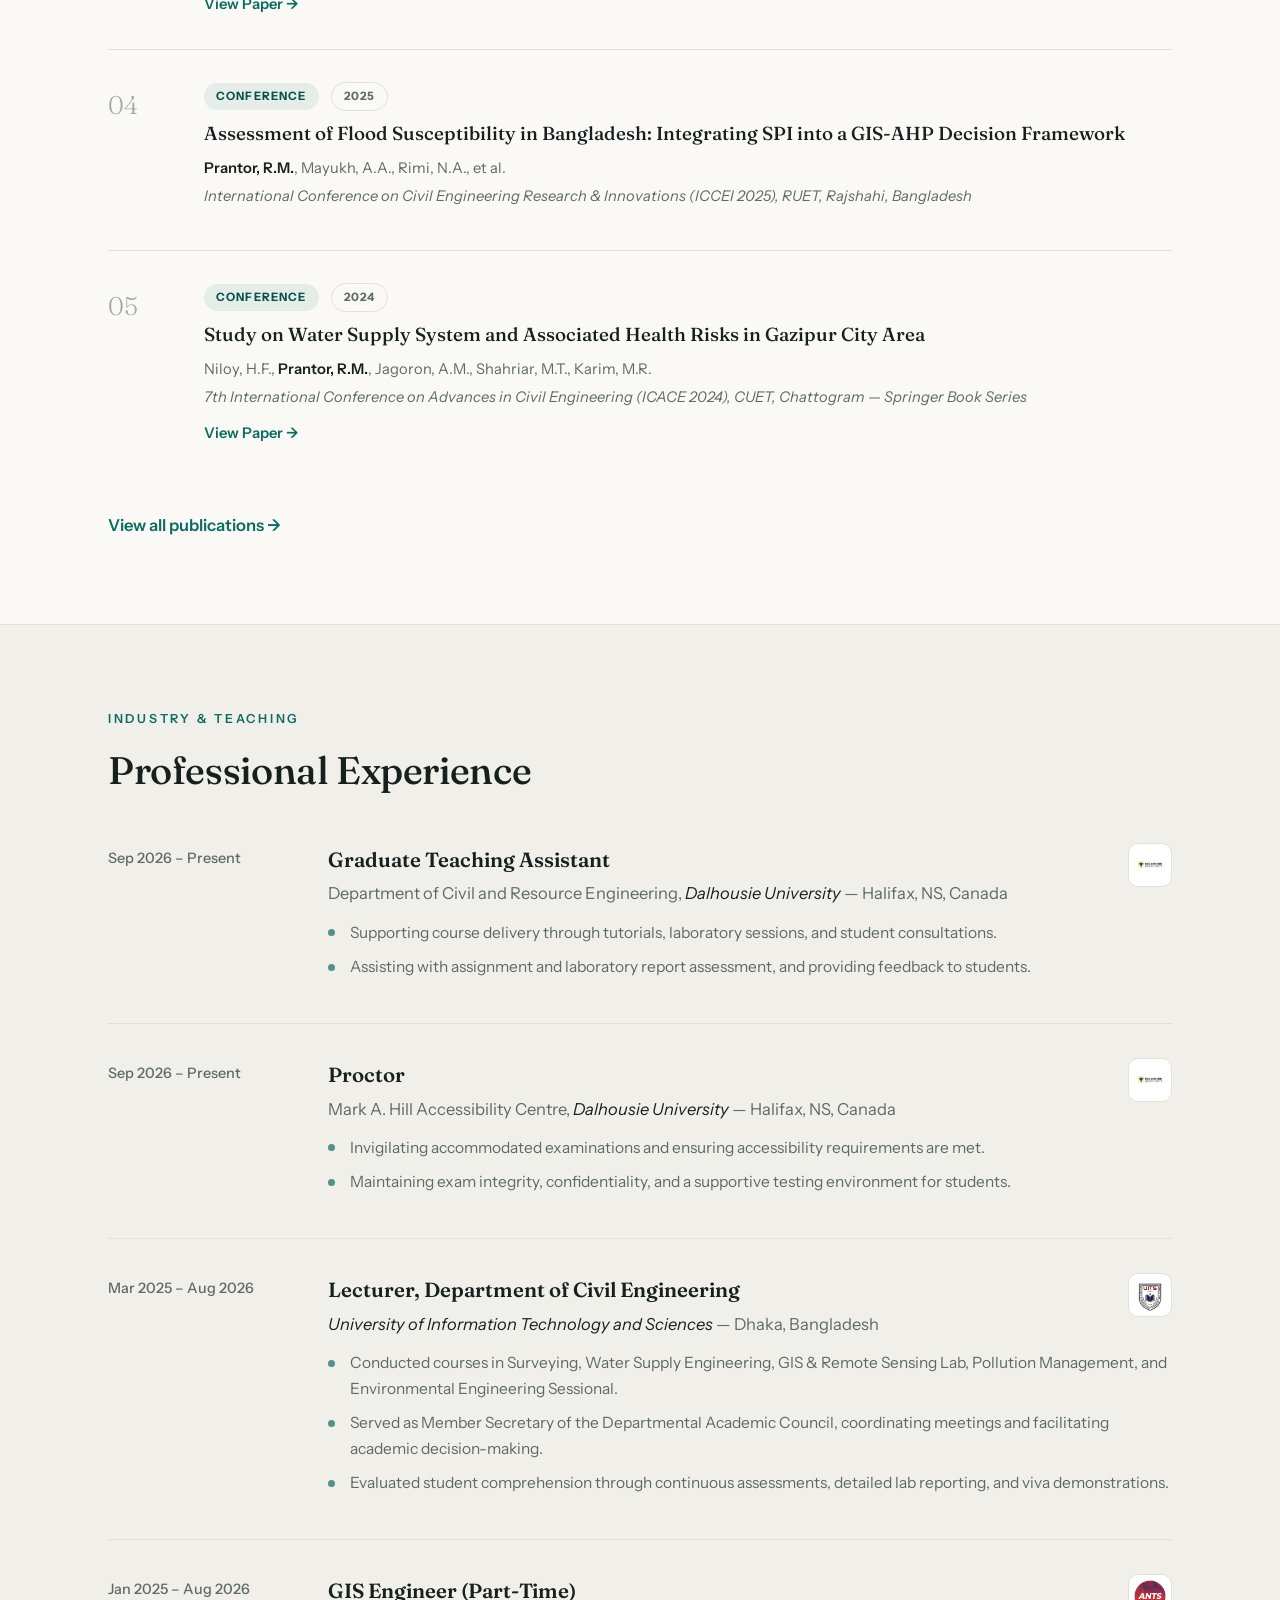
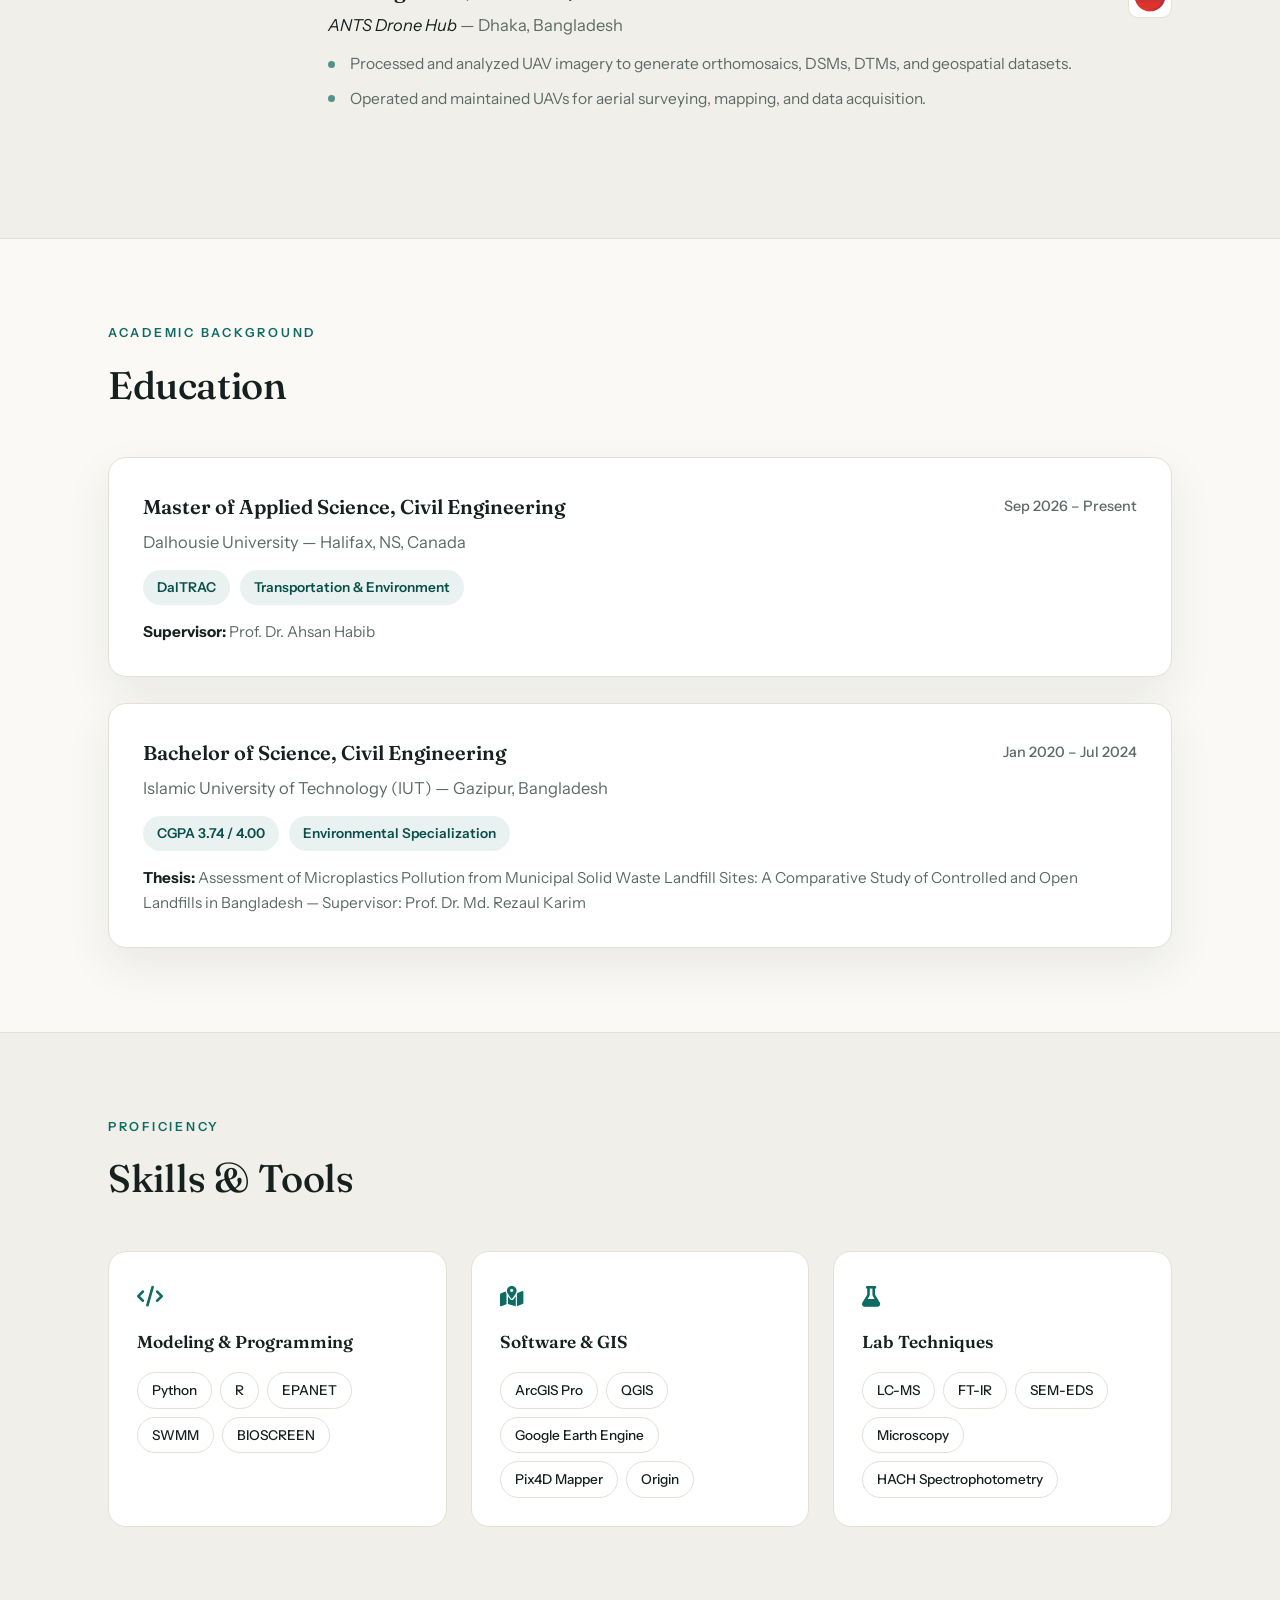
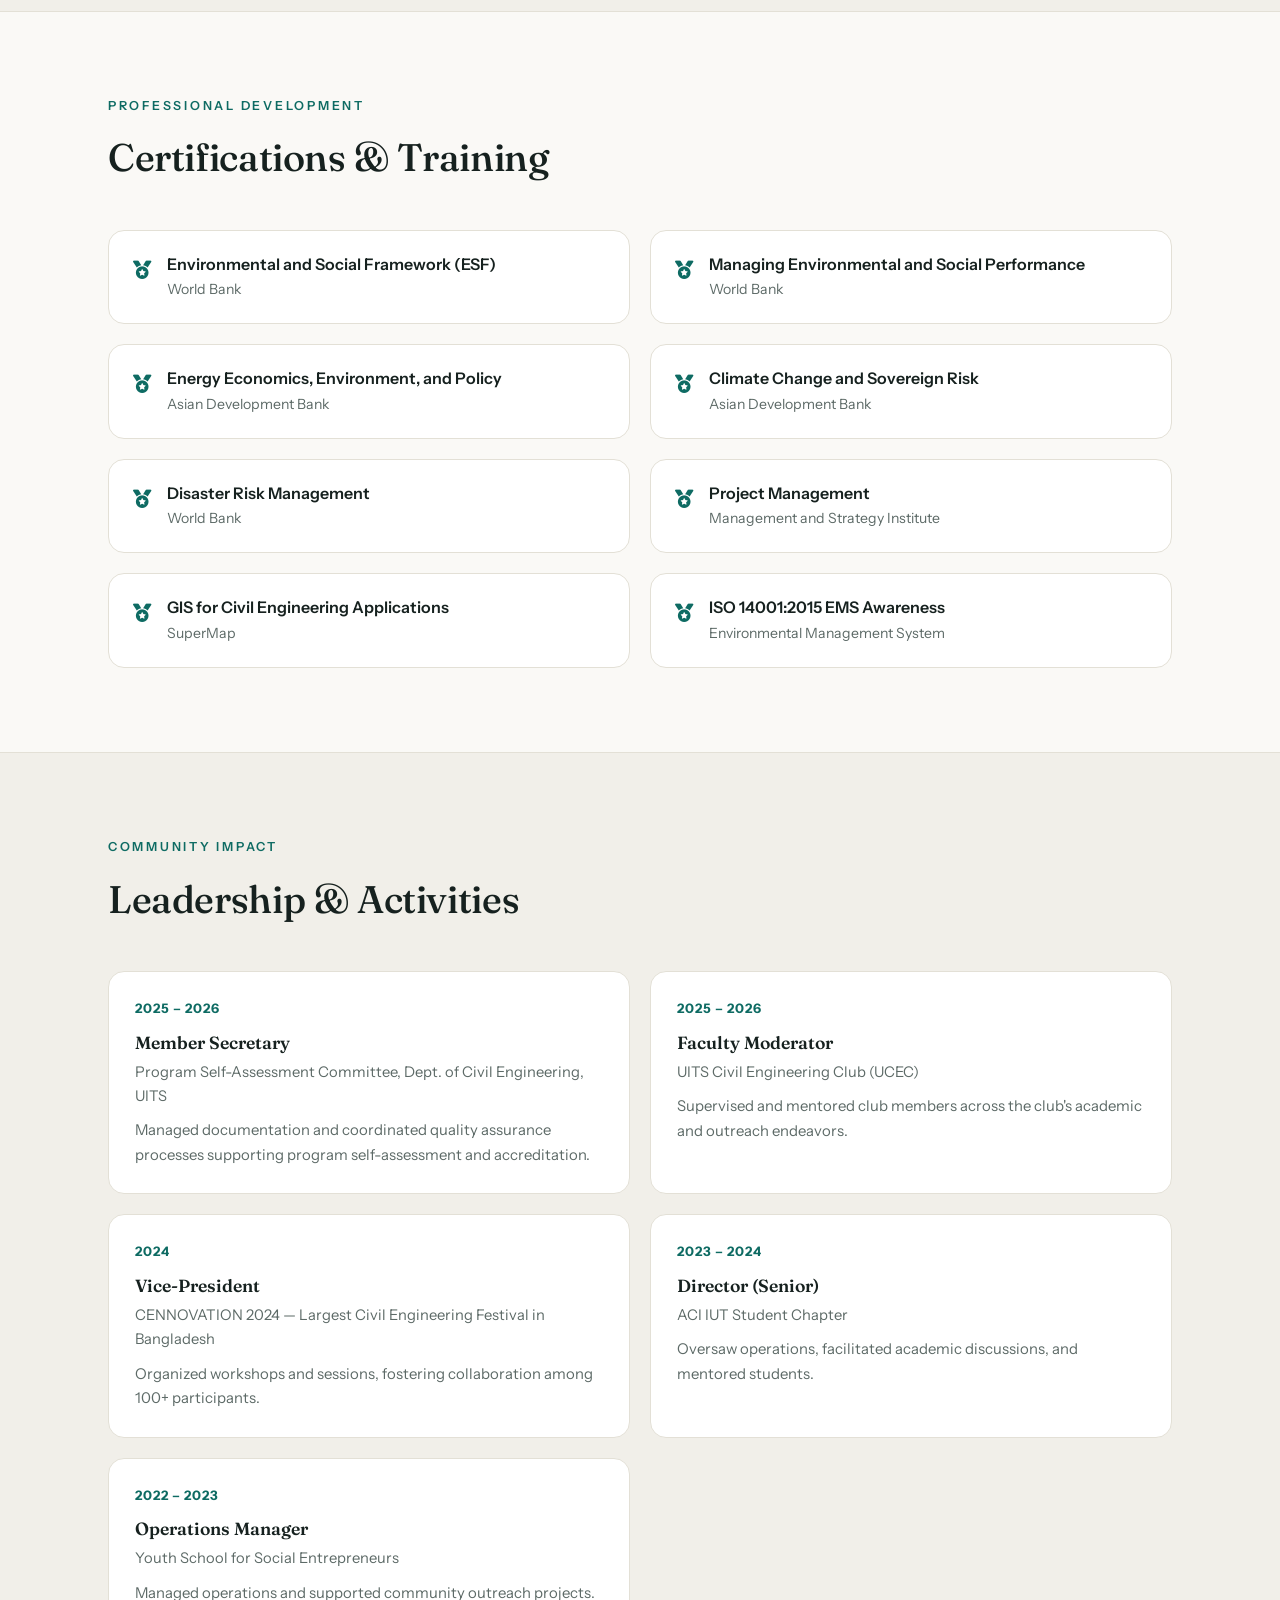
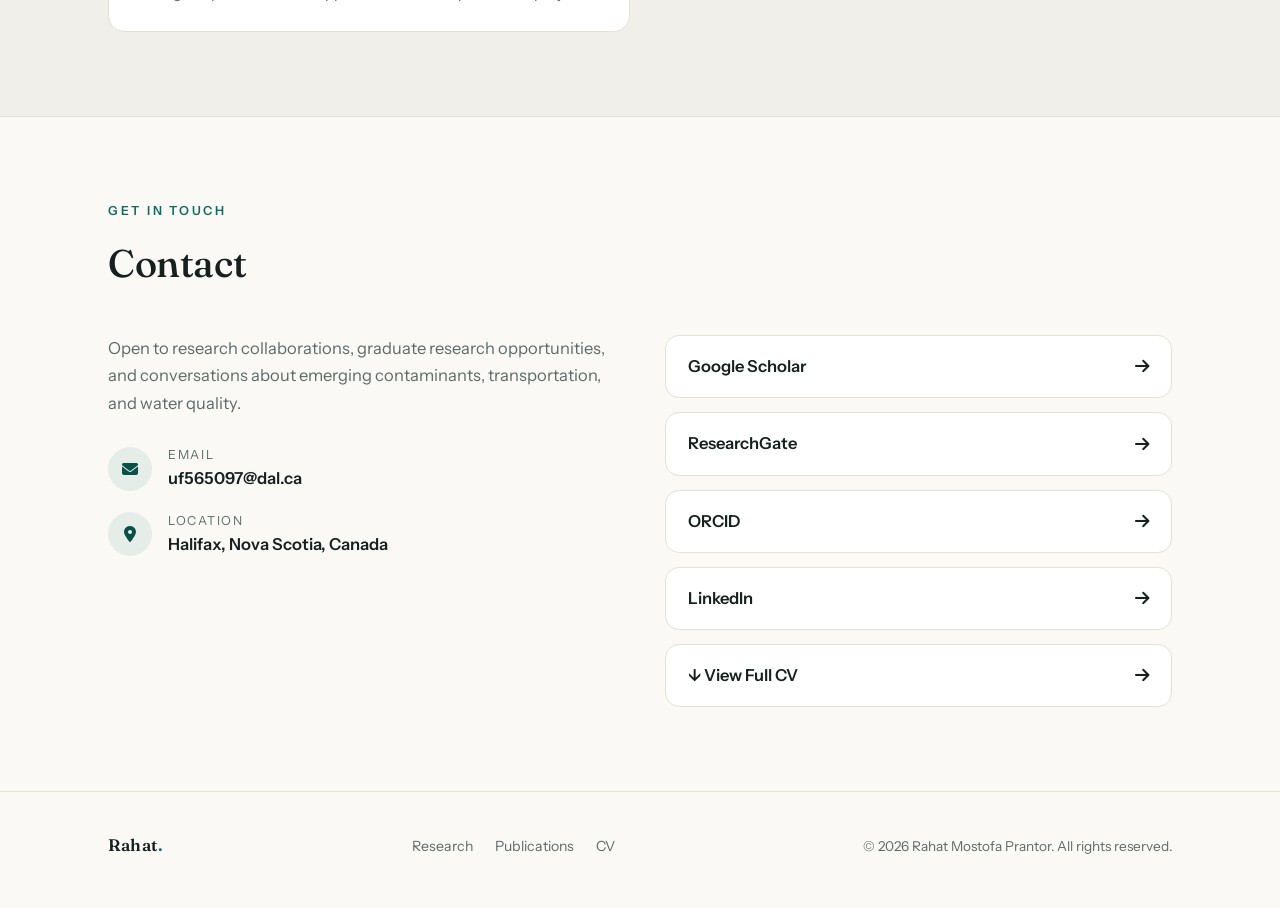
==== commit 0795a6d1: "Update index.html" ====
--- a/index.html
+++ b/index.html
@@ -202,7 +202,6 @@
   <div class="wrap reveal">
     <p class="sec-eyebrow">Industry &amp; Teaching</p>
     <h2 class="sec-title">Professional Experience</h2>
-    <h2 class="sec-title">Professional Experience</h2>
 
     <article class="entry">
       <div class="entry-dates">Sep 2026 – Present</div>
